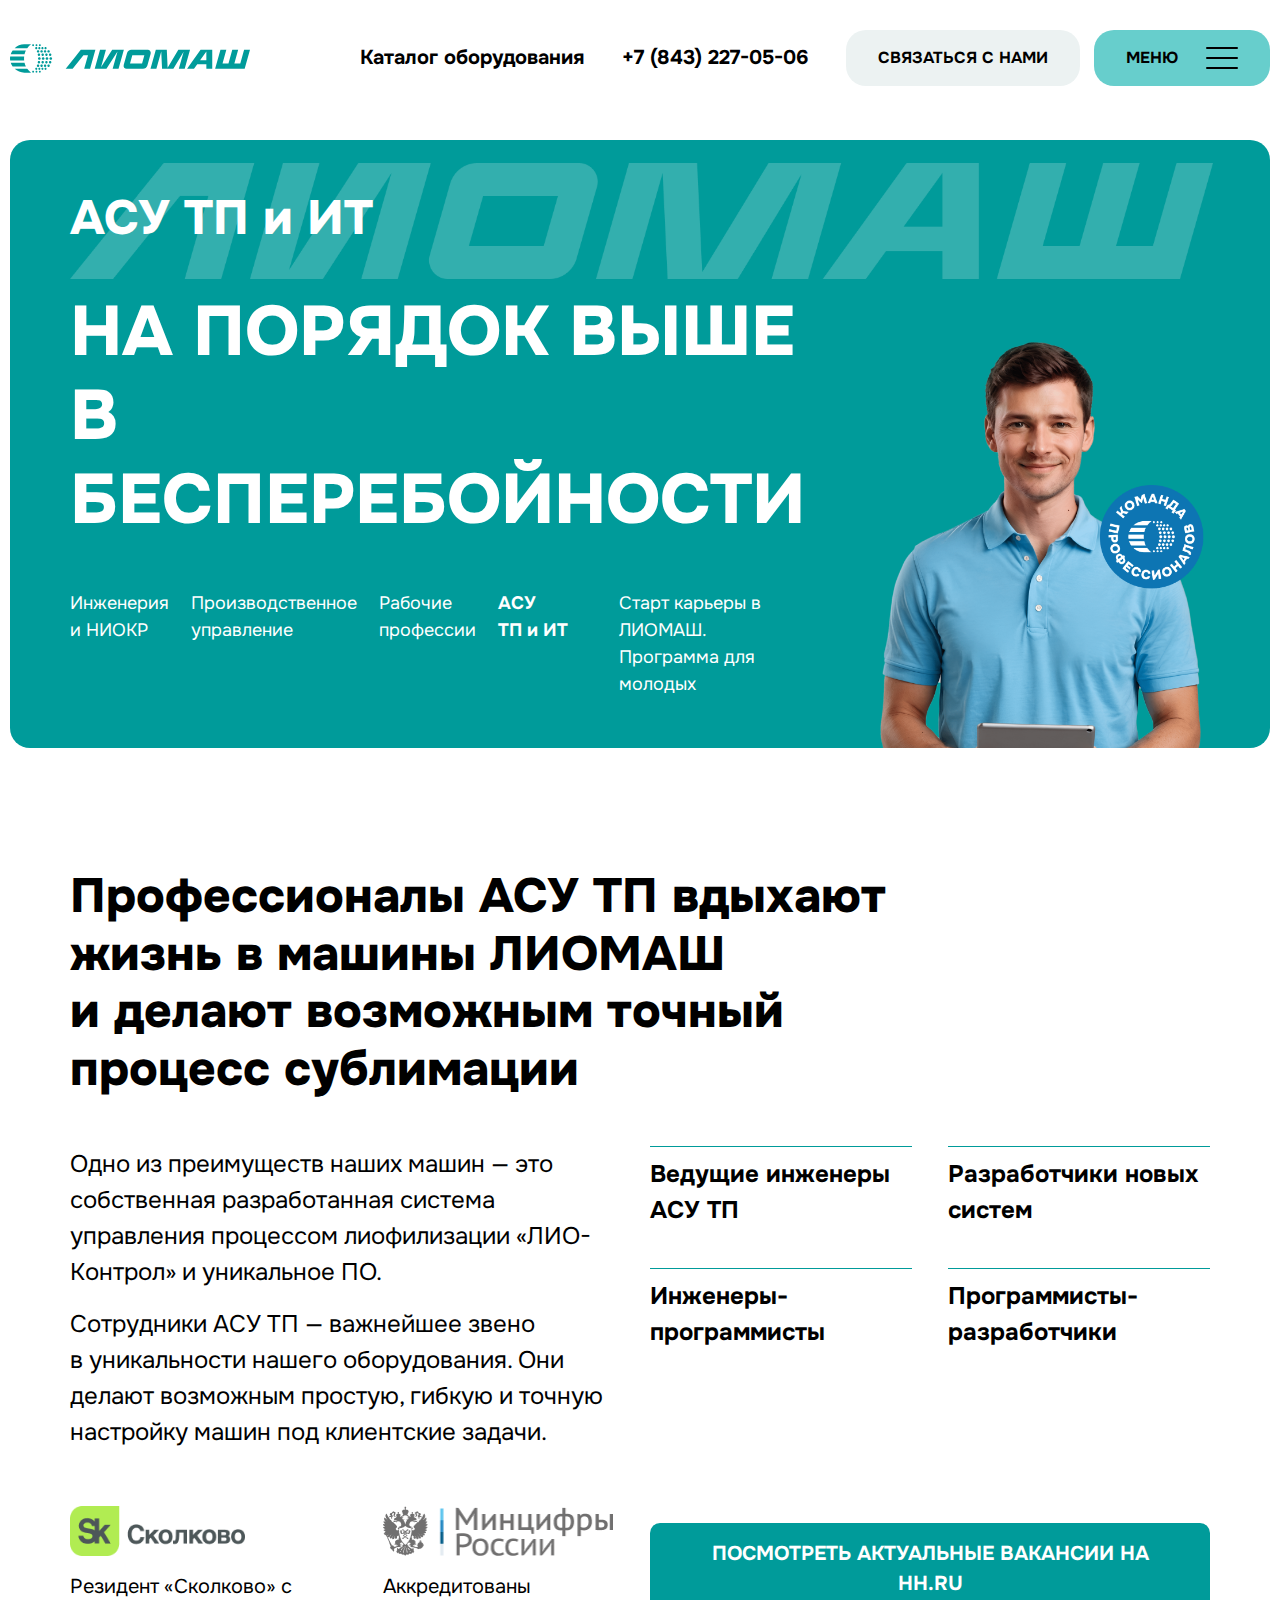
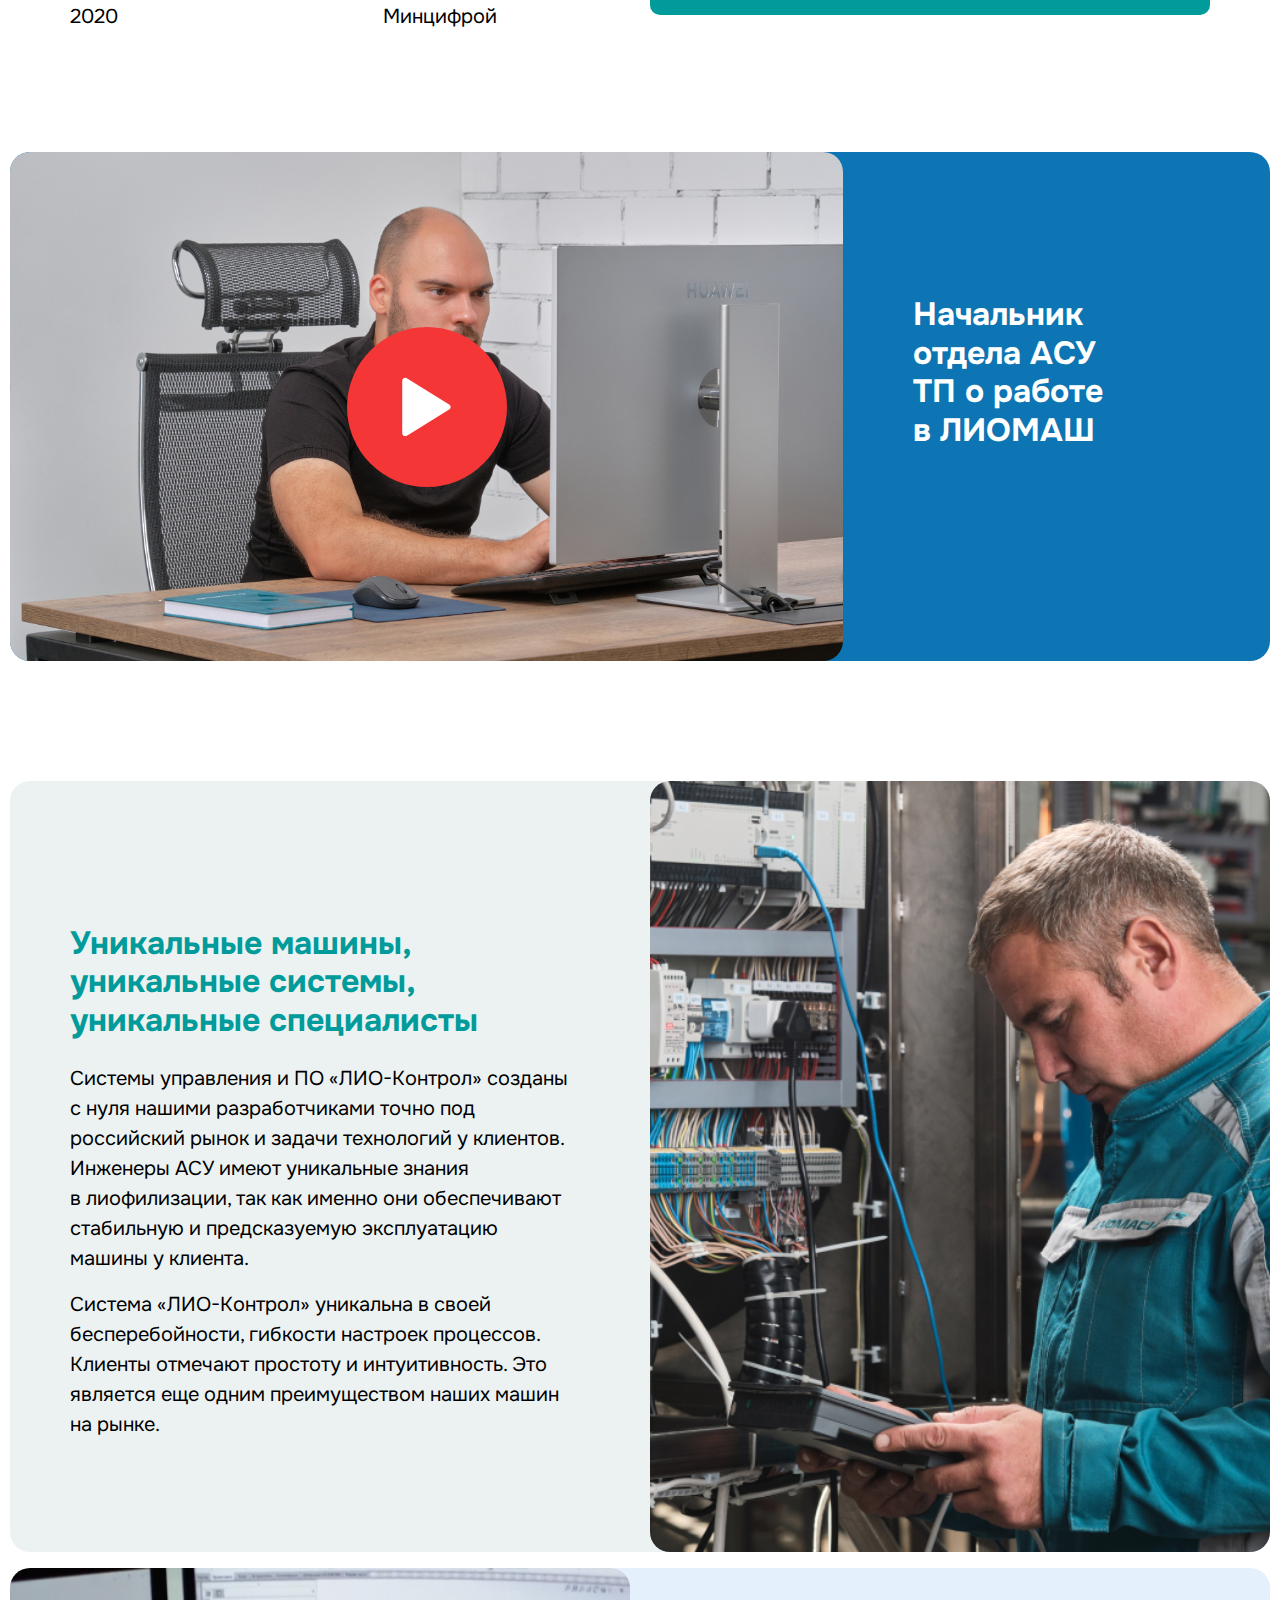
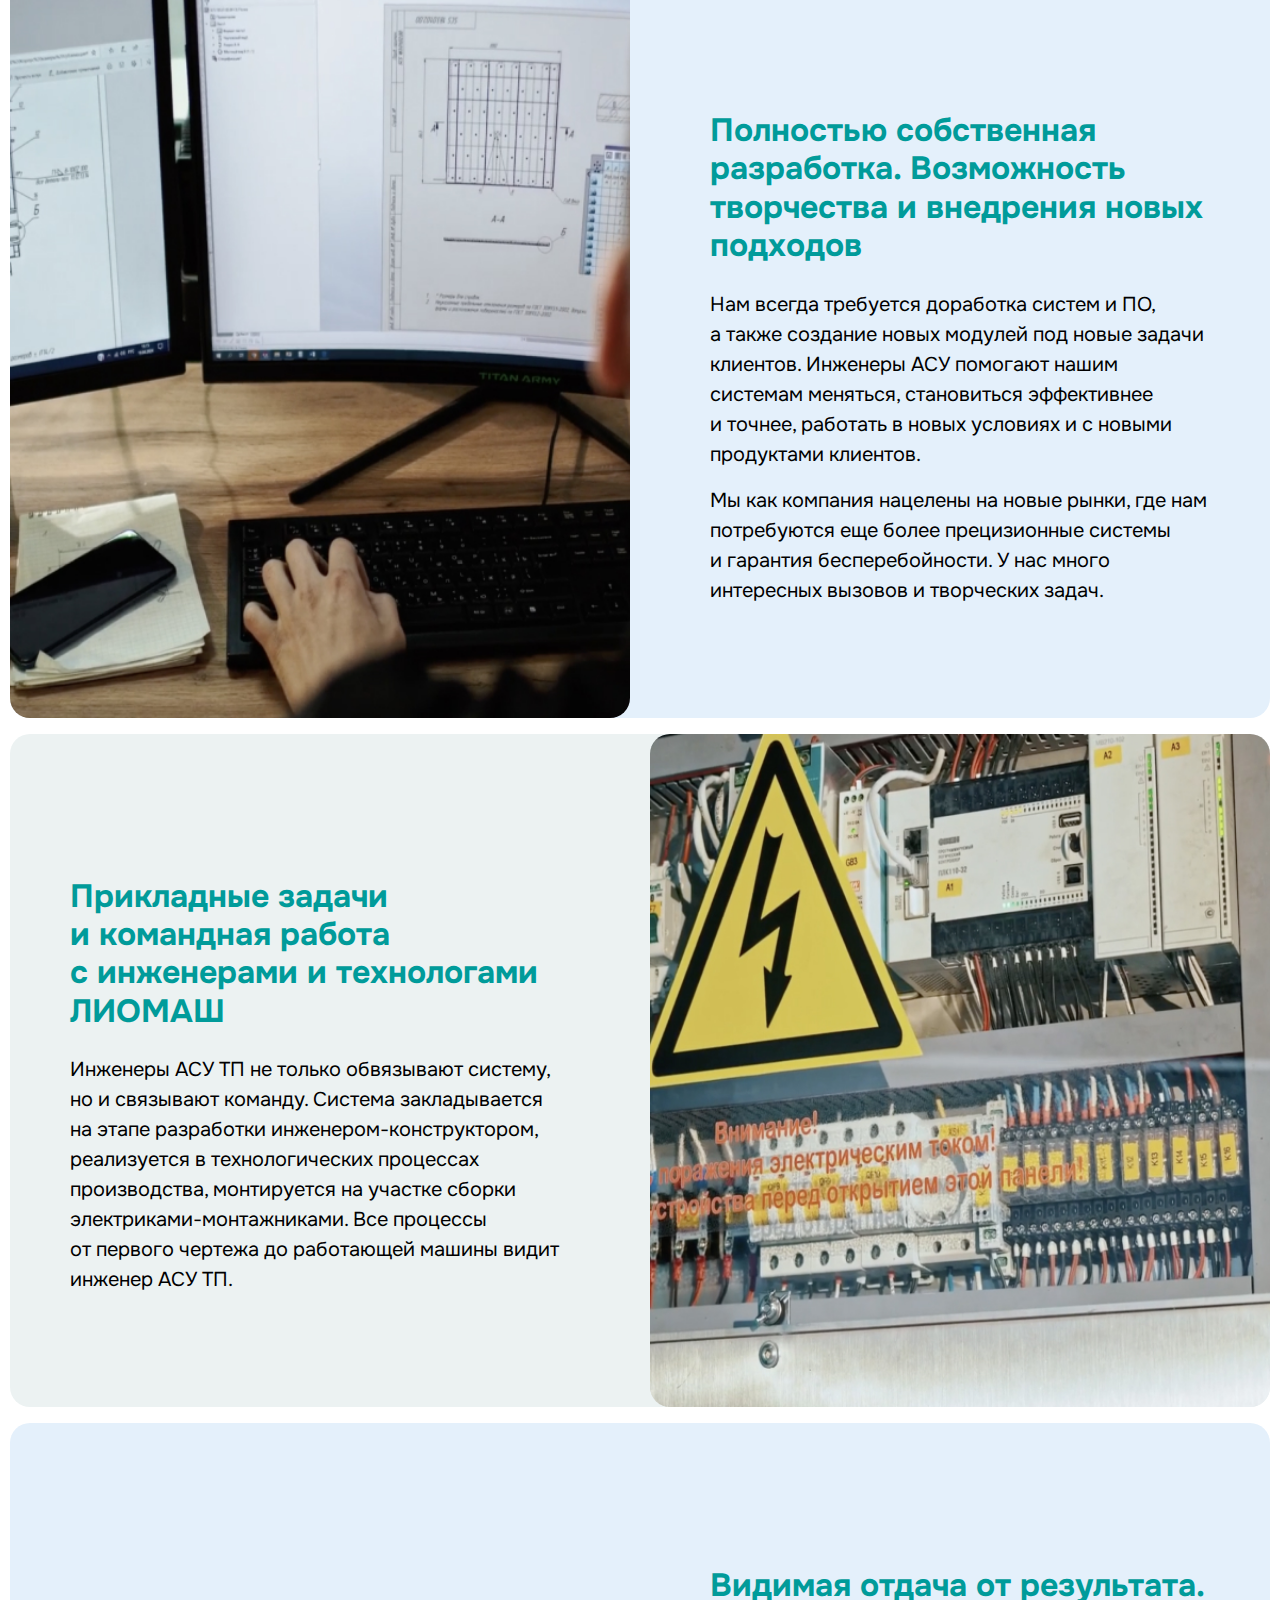
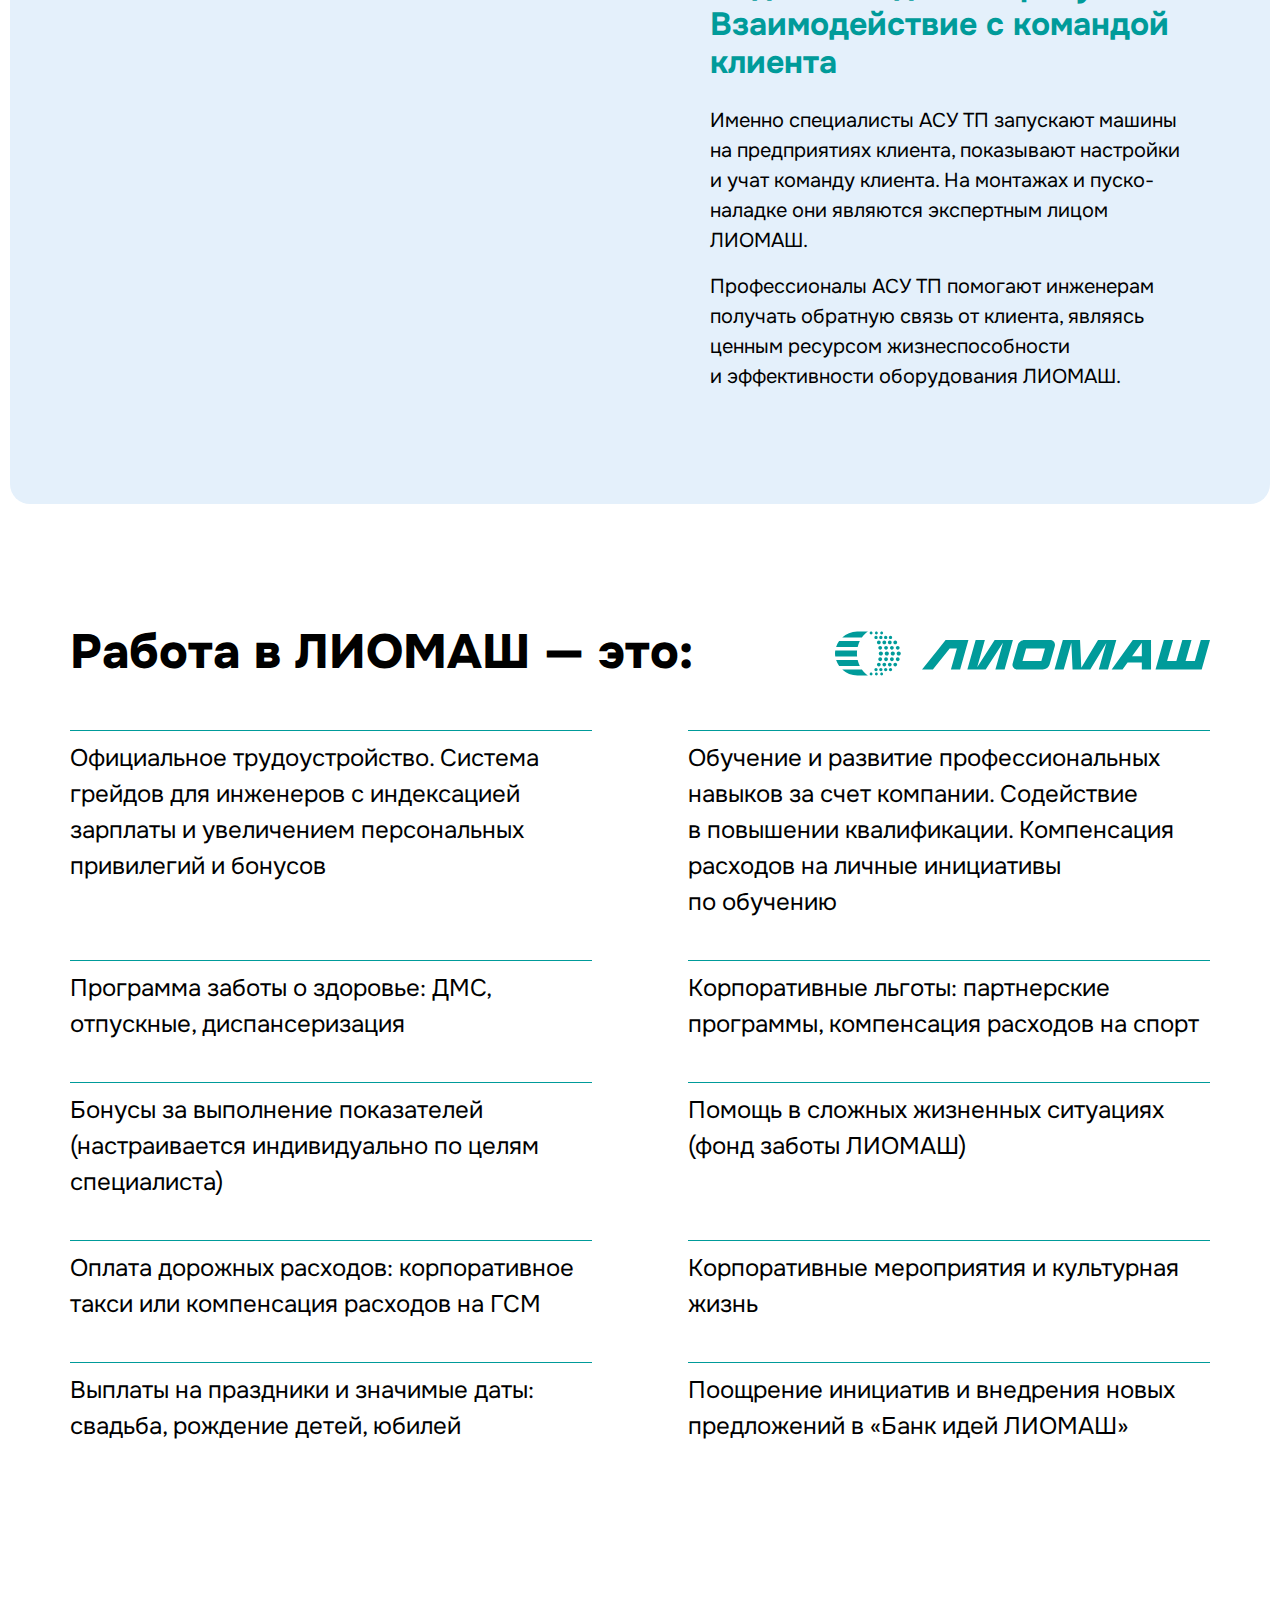
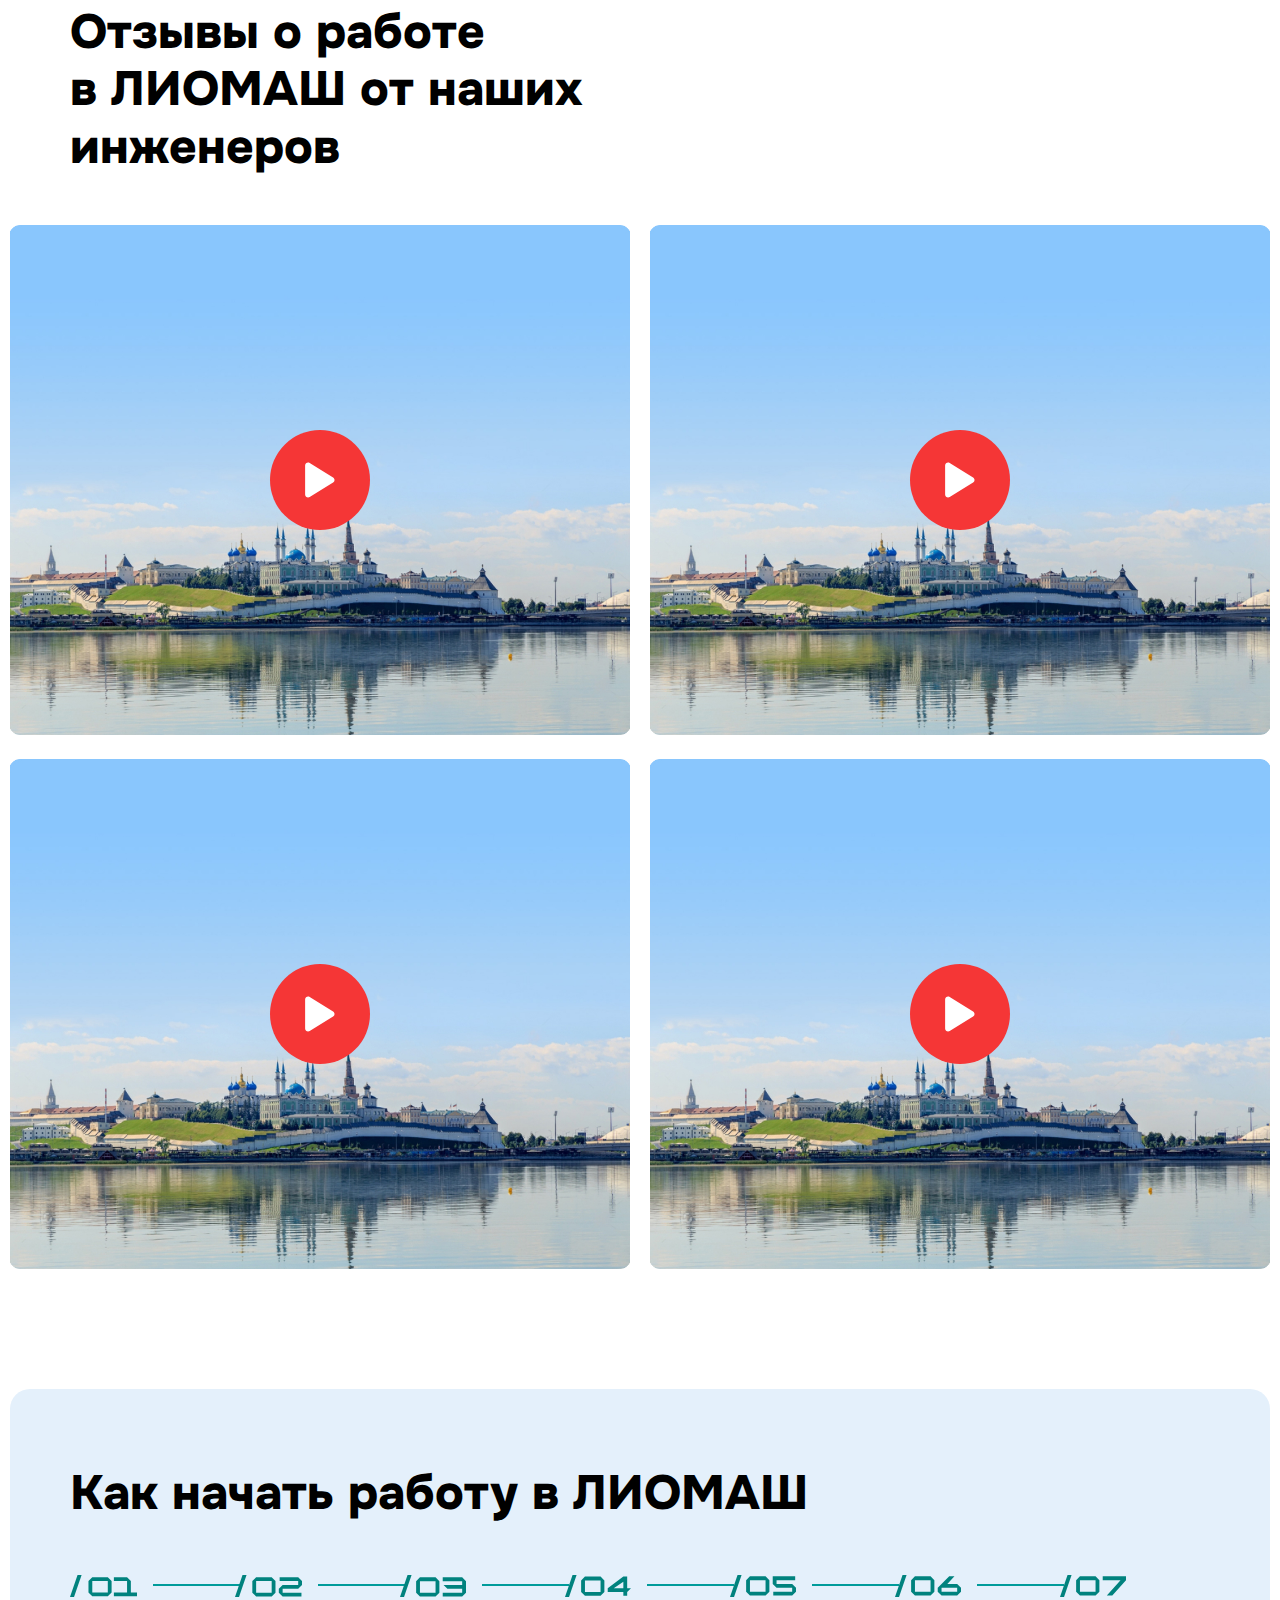
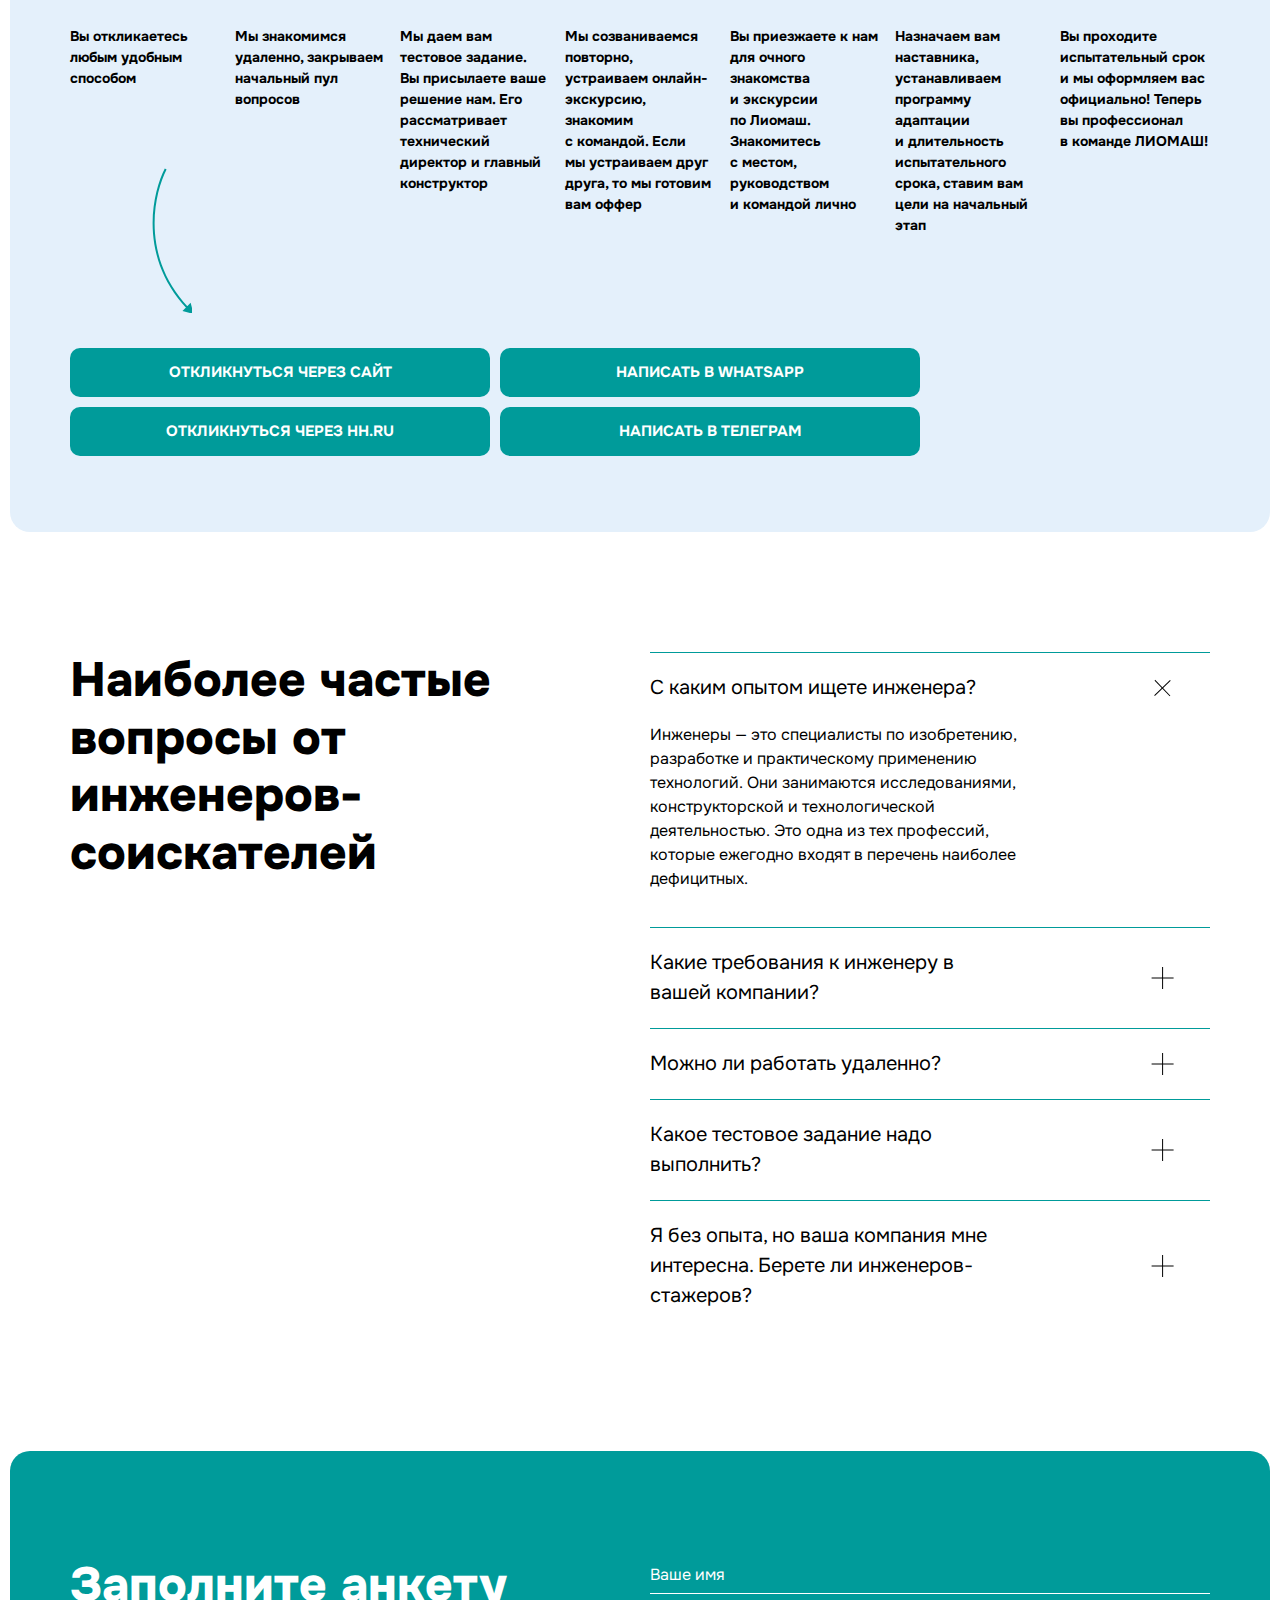
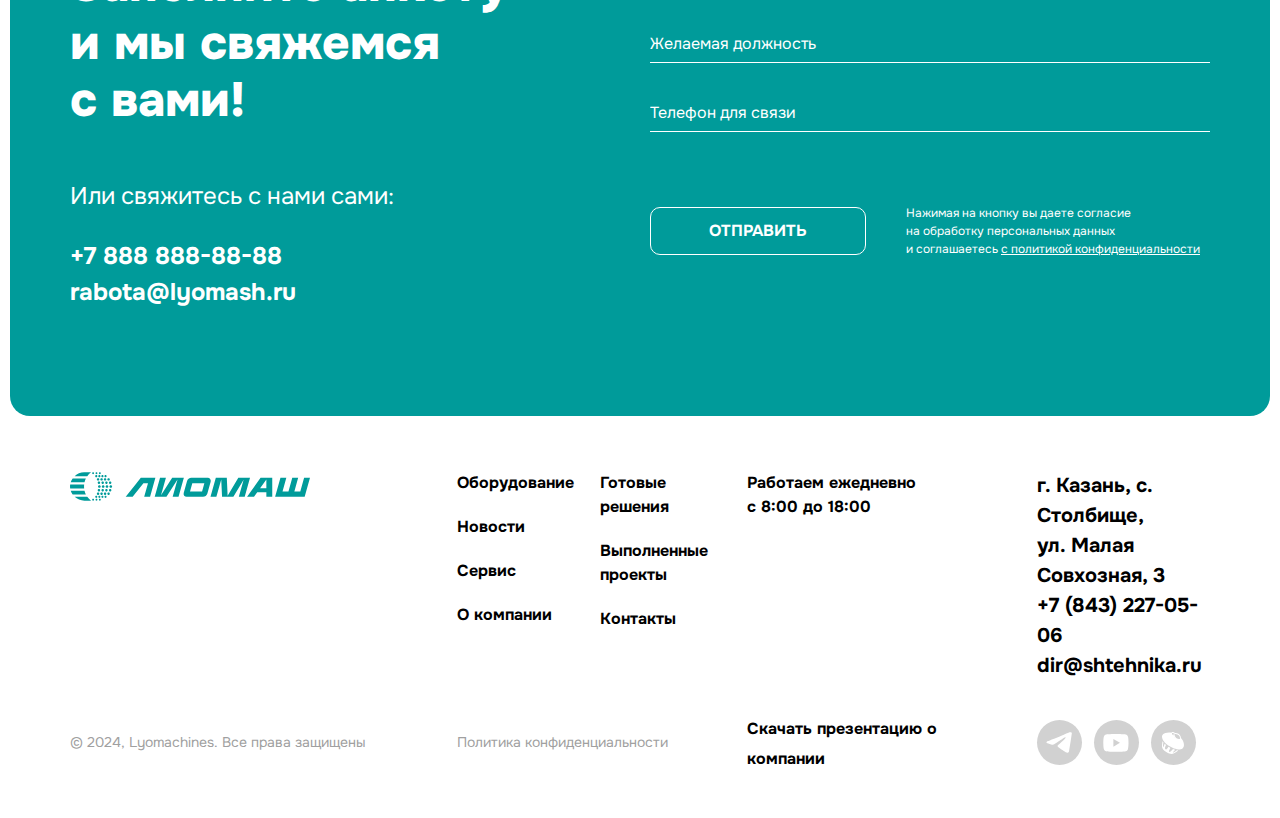
==== asu.html @ 0f443fe7 "markup1" ====
<!DOCTYPE html>
<html>

<head>

	<meta charset="utf-8">
	<!-- <base href="/"> -->

	<title>ЛИОМАШ - АСУ ТП и ТП</title>
	<meta name="description" content="">

	<meta name="viewport"
		content="width=device-width, initial-scale=1.0, minimum-scale=1.0, maximum-scale=1.0, user-scalable=no">

	<link rel="icon" href="images/favicon.png">

	<link rel="stylesheet" href="libs/bootstrap/css/bootstrap-reboot.min.css">
	<link rel="stylesheet" href="libs/bootstrap/css/bootstrap-grid.min.css">
	<link rel="stylesheet" href="libs/fancybox/fancybox.min.css">
	<link rel="stylesheet" href="libs/swiper/swiper-bundle.min.css">

	<link rel="stylesheet" href="css/main.css">
	<link rel="stylesheet" href="css/media.css">

	<script src="libs/jquery/jquery-3.6.0.min.js" defer></script>
	<script src="libs/fancybox/fancybox.umd.js" defer></script>
	<script src="libs/swiper/swiper-bundle.min.js" defer></script>

	<script src="js/common.js" defer></script>

</head>

<body>

	<div class="app">
		<header>
			<div class="container-fluid relative">
				<div class="row">
					<div class="col-12">
						<div class="d-flex align-items-center justify-content-between">
							<a href="#" class="logo">
								<img src="images/logo.svg" alt="">
							</a>
							<div class="d-flex align-items-center justify-content-end">
								<div class="header_items d-none d-xl-flex align-items-center">
									<nav>
										<ul class="d-flex align-items-center">
											<li><a href="#">Каталог оборудования</a></li>
											<li><a href="#">+7 (843) 227-05-06</a></li>
										</ul>
									</nav>
									<a href="#" class="btn gray_btn">Связаться с нами</a>
								</div>
								<div class="btn menu_button d-flex align-items-center">
									<span class="d-none d-xl-inline">Меню</span>
									<div class="menu_button_toggle">
										<span></span>
									</div>
								</div>
							</div>
						</div>
					</div>
				</div>
				<aside>
					<div class="container-fluid">
						<div class="row">
							<div class="col-12">
								<div class="aside_wrap">
									<ul>
										<li><a href="#">Главная</a></li>
										<li><a href="#">Производственное управление</a></li>
										<li><a href="#">Инженерия и ниокр</a></li>
										<li><a href="#">Рабочие профессии</a></li>
										<li><a href="#">Асу тп и ит</a></li>
										<li><a href="#">Старт карьеры для молодых</a></li>
										<li><a href="#">Контакты</a></li>
									</ul>
									<div>
										<a href="" class="md_text">+7 (843) 227-05-06</a>
										<div class="regular_text">
											<a href="mailto:dir@shtehnika.ru">dir@shtehnika.ru</a>
											<div class="mt-2">
												Респ. Татарстан, село Столбищи <br>
												(г. Казань), ул. Малая Совхозная, 3
											</div>
										</div>
									</div>
								</div>
							</div>
						</div>
					</div>
				</aside>
			</div>

		</header>



		<main>
			<div class="promo_widget container-fluid">
				<div class="row">
					<div class="col-12">
						<div class="promo_widget_wrapper ">
							<div class="row h-100 grid_widget promo_widget_wrapper_padding relative">
								<div class="layer_before"></div>
								<div class="col-lg-8 col-7 white_text d-flex flex-column justify-content-between ">
									<h1 class="two order-1 order-lg-0 mb-3 mb-lg-0">АСУ ТП и ИТ</h1>
									<div>
										<div class="mb-5 order-0 order-lg-1">
											<h2 class="one uppercase">НА ПОРЯДОК ВЫШЕ в бесперебойности</h2>
										</div>
										<div class="promo_widget_nav d-lg-flex d-none sm_text">
											<a href="#">Инженерия <br> и НИОКР</a>
											<a href="#">Производственное <br> управление</a>
											<a href="#">Рабочие <br> профессии</a>
											<a href="#" class="current">АСУ ТП и ИТ</a>
											<a href="#">Старт карьеры в ЛИОМАШ. <br>
												Программа для молодых</a>
										</div>
									</div>
								</div>
								<div class="col-lg-4 col-5 relative">
									<div class="promo_widget_image">
										<img src="images/asu.png" loading="lazy" alt="">
									</div>
								</div>
							</div>
						</div>
					</div>
				</div>
			</div>
			<section class="container-fluid">
				<div>
					<div class="row grid_widget">
						<div class="col-lg-9">
							<h2 class="mb-lg-5 mb-3">Профессионалы АСУ ТП вдыхают жизнь в машины ЛИОМАШ и делают возможным точный процесс сублимации</h2>
						</div>
					</div>
					<div class="row grid_widget">
						<div class="col-lg-6">
							<div class="lg_text">
								<p>Одно из преимуществ наших машин — это собственная разработанная система управления процессом лиофилизации «ЛИО-Контрол» и уникальное ПО. </p>
								<p>Сотрудники АСУ ТП — важнейшее звено в уникальности нашего оборудования. Они делают возможным простую, гибкую и точную настройку машин под клиентские задачи.</p>
							</div>
						</div>
						<div class="col-lg-6">
							<div class="grid_widget_two">
								<div class="line_item lg_text bold_text">
									Ведущие инженеры АСУ ТП
								</div>
								<div class="line_item lg_text bold_text">
									Разработчики новых систем
								</div>
								<div class="line_item lg_text bold_text">
									Инженеры-программисты
								</div>
								<div class="line_item lg_text bold_text">
									Программисты-разработчики
								</div>
							</div>
						</div>
					</div>
					<div class="row gy-4 align-items-center grid_widget mt-3">
						<div class="col-lg-6">
							<div class="d-flex flex-lg-row flex-column align-items-lg-center align-items-start partners_widget">
								<div>
									<img src="images/sk.png" loading="lazy" alt="">
									<div class="md_text mt-3">Резидент «Сколково» с 2020</div>
								</div>
								<div class="mt-lg-0 mt-4">
									<img src="images/mc.png" loading="lazy" alt="">
									<div class="md_text mt-3">Аккредитованы Минцифрой</div>
								</div>
							</div>
						</div>
						<div class="col-lg-6">
							<a href="#" class="btn d-flex justify-content-center">посмотреть актуальные вакансии на hh.ru</a>
						</div>
					</div>
				</div>
			</section>
			<section class="section_np">
				<div class="container-fluid">
					<div class="row">
						<div class="col-lg-12">
							<div class="section_video_widget bg_blue section_wrapper_radius">
								<div class="row">
									<div class="col-lg-8 relative order-1 order-lg-0">
										<div class="section_video_widget_item">
											<img src="images/video_bg.jpg" loading="lazy" alt="">
										</div>
										<a href="#" class="play_btn d-flex justify-content-center align-items-center"
											data-fancybox="gallery">
											<svg width="49" height="60" viewBox="0 0 49 60" fill="none" xmlns="http://www.w3.org/2000/svg">
												<path fill-rule="evenodd" clip-rule="evenodd"
													d="M4.80582 58.8321C2.80725 60.0695 0.226562 58.632 0.226562 56.2814V3.81642C0.226562 1.46593 2.80697 0.0284424 4.80555 1.26557L47.179 27.495C49.0736 28.6678 49.0737 31.4236 47.1793 32.5965L4.80582 58.8321Z"
													fill="white" />
											</svg>
										</a>
									</div>
									<div
										class="col-lg-4 order-0 order-lg-1 white_text video_padding d-flex flex-column justify-content-between">
										<div class="section_text section_with_image grid_widget  mb-lg-0 mb-4">
											<h3 class="mb-4">Начальник отдела АСУ ТП о работе в ЛИОМАШ</h3>
										</div>
										<div class="justify-content-end d-none d-xxl-flex">
											<svg width="176" height="117" viewBox="0 0 176 117" fill="none"
												xmlns="http://www.w3.org/2000/svg">
												<path
													d="M96.6035 0.0371094C94.488 0.0371094 92.7539 1.76942 92.7539 3.88284C92.7539 5.99625 94.488 7.72856 96.6035 7.72856C98.7191 7.72856 100.453 5.99625 100.453 3.88284C100.453 1.76942 98.7537 0.0371094 96.6035 0.0371094Z"
													fill="white" />
												<path
													d="M110.615 7.72856C112.731 7.72856 114.465 5.99625 114.465 3.88284C114.465 1.76942 112.731 0.0371094 110.615 0.0371094C108.5 0.0371094 106.766 1.76942 106.766 3.88284C106.766 5.99625 108.5 7.72856 110.615 7.72856Z"
													fill="white" />
												<path
													d="M124.623 7.72856C126.739 7.72856 128.473 5.99625 128.473 3.88284C128.473 1.76942 126.739 0.0371094 124.623 0.0371094C122.507 0.0371094 120.773 1.76942 120.773 3.88284C120.773 5.99625 122.507 7.72856 124.623 7.72856Z"
													fill="white" />
												<path
													d="M109.679 20.1288C112.072 20.1288 114.014 18.1886 114.014 15.7634C114.014 13.3728 112.072 11.4326 109.679 11.4326C107.286 11.4326 105.344 13.4074 105.344 15.798C105.344 18.1886 107.286 20.1288 109.679 20.1288Z"
													fill="white" />
												<path
													d="M122.511 20.1288C124.904 20.1288 126.881 18.1886 126.881 15.7634C126.881 13.3728 124.939 11.4326 122.511 11.4326C120.118 11.4326 118.176 13.3728 118.176 15.7634C118.176 18.1886 120.118 20.1288 122.511 20.1288Z"
													fill="white" />
												<path
													d="M135.375 20.1288C137.768 20.1288 139.71 18.1886 139.71 15.7634C139.71 13.3728 137.768 11.4326 135.375 11.4326C132.982 11.4326 131.04 13.3728 131.04 15.7634C131.005 18.1886 132.947 20.1288 135.375 20.1288Z"
													fill="white" />
												<path
													d="M148.21 20.1288C150.603 20.1288 152.545 18.1886 152.545 15.7634C152.545 13.3728 150.603 11.4326 148.21 11.4326C145.817 11.4326 143.84 13.3728 143.84 15.7634C143.84 18.1886 145.817 20.1288 148.21 20.1288Z"
													fill="white" />
												<path
													d="M112.137 29.0671C112.137 31.8735 114.426 34.1255 117.2 34.1255C119.975 34.1255 122.264 31.8388 122.264 29.0671C122.264 26.2608 119.975 24.0088 117.2 24.0088C114.426 24.0088 112.137 26.2608 112.137 29.0671Z"
													fill="white" />
												<path
													d="M136.799 29.0666C136.799 26.2603 134.51 24.0083 131.735 24.0083C128.926 24.0083 126.672 26.295 126.672 29.0666C126.672 31.873 128.961 34.125 131.735 34.125C134.544 34.1596 136.799 31.873 136.799 29.0666Z"
													fill="white" />
												<path
													d="M146.263 34.1621C149.072 34.1621 151.326 31.8754 151.326 29.1038C151.326 26.2974 149.038 24.0454 146.263 24.0454C143.454 24.0454 141.2 26.3321 141.2 29.1038C141.165 31.8754 143.454 34.1621 146.263 34.1621Z"
													fill="white" />
												<path
													d="M160.798 34.1621C163.607 34.1621 165.862 31.8754 165.862 29.1038C165.862 26.2974 163.573 24.0454 160.798 24.0454C157.989 24.0454 155.735 26.3321 155.735 29.1038C155.7 31.8754 157.989 34.1621 160.798 34.1621Z"
													fill="white" />
												<path
													d="M120.774 48.3999C123.584 48.3999 125.838 46.1132 125.838 43.3415C125.838 40.5699 123.549 38.2832 120.774 38.2832C117.965 38.2832 115.711 40.5699 115.711 43.3415C115.711 46.1132 117.965 48.3999 120.774 48.3999Z"
													fill="white" />
												<path
													d="M131.25 43.3419C131.25 46.1483 133.539 48.4003 136.313 48.4003C139.123 48.4003 141.377 46.1136 141.377 43.3419C141.377 40.5702 139.088 38.2836 136.313 38.2836C133.539 38.2489 131.25 40.5356 131.25 43.3419Z"
													fill="white" />
												<path
													d="M146.785 43.3419C146.785 46.1483 149.074 48.4003 151.849 48.4003C154.658 48.4003 156.912 46.1136 156.912 43.3419C156.912 40.5702 154.623 38.2836 151.849 38.2836C149.074 38.2489 146.785 40.5356 146.785 43.3419Z"
													fill="white" />
												<path
													d="M162.359 43.3419C162.359 46.1483 164.648 48.4003 167.423 48.4003C170.232 48.4003 172.486 46.1136 172.486 43.3419C172.486 40.5702 170.197 38.2836 167.423 38.2836C164.614 38.2489 162.359 40.5356 162.359 43.3419Z"
													fill="white" />
												<path
													d="M96.6035 117C98.7296 117 100.453 115.278 100.453 113.154C100.453 111.03 98.7296 109.309 96.6035 109.309C94.4774 109.309 92.7539 111.03 92.7539 113.154C92.7539 115.278 94.4774 117 96.6035 117Z"
													fill="white" />
												<path
													d="M110.615 117C112.741 117 114.465 115.278 114.465 113.154C114.465 111.03 112.741 109.309 110.615 109.309C108.489 109.309 106.766 111.03 106.766 113.154C106.766 115.278 108.489 117 110.615 117Z"
													fill="white" />
												<path
													d="M124.623 117C126.749 117 128.473 115.278 128.473 113.154C128.473 111.03 126.749 109.309 124.623 109.309C122.497 109.309 120.773 111.03 120.773 113.154C120.773 115.278 122.497 117 124.623 117Z"
													fill="white" />
												<path
													d="M109.679 105.566C112.073 105.566 114.014 103.627 114.014 101.235C114.014 98.8433 112.073 96.9043 109.679 96.9043C107.285 96.9043 105.344 98.8433 105.344 101.235C105.344 103.627 107.285 105.566 109.679 105.566Z"
													fill="white" />
												<path
													d="M126.881 101.236C126.881 98.845 124.939 96.8701 122.511 96.8701C120.118 96.8701 118.176 98.8103 118.176 101.236C118.176 103.661 120.118 105.601 122.511 105.601C124.939 105.566 126.881 103.626 126.881 101.236Z"
													fill="white" />
												<path
													d="M135.378 105.566C137.772 105.566 139.713 103.627 139.713 101.235C139.713 98.8433 137.772 96.9043 135.378 96.9043C132.984 96.9043 131.043 98.8433 131.043 101.235C131.043 103.627 132.984 105.566 135.378 105.566Z"
													fill="white" />
												<path
													d="M148.21 96.8701C145.817 96.8701 143.84 98.8103 143.84 101.236C143.84 103.661 145.782 105.601 148.21 105.601C150.603 105.601 152.545 103.661 152.545 101.236C152.545 98.8103 150.603 96.8701 148.21 96.8701Z"
													fill="white" />
												<path
													d="M117.2 92.9907C119.997 92.9907 122.264 90.726 122.264 87.9324C122.264 85.1387 119.997 82.874 117.2 82.874C114.404 82.874 112.137 85.1387 112.137 87.9324C112.137 90.726 114.404 92.9907 117.2 92.9907Z"
													fill="white" />
												<path
													d="M131.735 92.9907C134.532 92.9907 136.799 90.726 136.799 87.9324C136.799 85.1387 134.532 82.874 131.735 82.874C128.939 82.874 126.672 85.1387 126.672 87.9324C126.672 90.726 128.939 92.9907 131.735 92.9907Z"
													fill="white" />
												<path
													d="M146.267 92.9907C149.063 92.9907 151.33 90.726 151.33 87.9324C151.33 85.1387 149.063 82.874 146.267 82.874C143.47 82.874 141.203 85.1387 141.203 87.9324C141.203 90.726 143.47 92.9907 146.267 92.9907Z"
													fill="white" />
												<path
													d="M160.798 92.9907C163.594 92.9907 165.861 90.726 165.861 87.9324C165.861 85.1387 163.594 82.874 160.798 82.874C158.001 82.874 155.734 85.1387 155.734 87.9324C155.734 90.726 158.001 92.9907 160.798 92.9907Z"
													fill="white" />
												<path
													d="M115.711 73.6921C115.711 76.4985 118 78.7505 120.774 78.7505C123.584 78.7505 125.838 76.4638 125.838 73.6921C125.838 70.8858 123.549 68.6338 120.774 68.6338C117.965 68.6338 115.711 70.8858 115.711 73.6921Z"
													fill="white" />
												<path
													d="M136.313 78.7505C139.11 78.7505 141.377 76.4858 141.377 73.6921C141.377 70.8985 139.11 68.6338 136.313 68.6338C133.517 68.6338 131.25 70.8985 131.25 73.6921C131.25 76.4858 133.517 78.7505 136.313 78.7505Z"
													fill="white" />
												<path
													d="M151.884 78.7505C154.68 78.7505 156.947 76.4858 156.947 73.6921C156.947 70.8985 154.68 68.6338 151.884 68.6338C149.087 68.6338 146.82 70.8985 146.82 73.6921C146.82 76.4858 149.087 78.7505 151.884 78.7505Z"
													fill="white" />
												<path
													d="M167.423 78.7505C170.219 78.7505 172.486 76.4858 172.486 73.6921C172.486 70.8985 170.219 68.6338 167.423 68.6338C164.626 68.6338 162.359 70.8985 162.359 73.6921C162.359 76.4858 164.626 78.7505 167.423 78.7505Z"
													fill="white" />
												<path
													d="M128.059 58.4833C128.059 55.4345 125.597 52.9399 122.51 52.9399C119.458 52.9399 116.961 55.3998 116.961 58.4833C116.961 61.5668 119.423 64.0267 122.51 64.0267C125.597 64.0267 128.059 61.5668 128.059 58.4833Z"
													fill="white" />
												<path
													d="M138.361 52.9746C135.31 52.9746 132.812 55.4345 132.812 58.518C132.812 61.6015 135.275 64.0614 138.361 64.0614C141.413 64.0614 143.91 61.6015 143.91 58.518C143.91 55.4345 141.413 52.9746 138.361 52.9746Z"
													fill="white" />
												<path
													d="M148.66 58.4833C148.66 61.5322 151.123 64.0267 154.209 64.0267C157.261 64.0267 159.758 61.5668 159.758 58.4833C159.758 55.3998 157.296 52.9399 154.209 52.9399C151.157 52.9746 148.66 55.4345 148.66 58.4833Z"
													fill="white" />
												<path
													d="M170.057 52.9746C167.005 52.9746 164.508 55.4345 164.508 58.518C164.508 61.6015 166.97 64.0614 170.057 64.0614C173.109 64.0614 175.606 61.6015 175.606 58.518C175.606 55.4345 173.109 52.9746 170.057 52.9746Z"
													fill="white" />
												<path
													d="M59.4266 0.0346462C44.1322 0.311816 30.2598 6.27096 19.8555 15.9026H72.1199C76.5591 9.59699 81.9693 4.19219 88.0732 0.0346462L88.1079 0C79.9925 0 70.4205 0 60.467 0C60.1202 0 59.7734 0.0346462 59.4266 0.0346462Z"
													fill="white" />
												<path
													d="M66.5356 25.293H11.566C8.16727 30.1088 5.42747 35.4443 3.55469 41.1609H60.8825C62.2004 35.5829 64.1079 30.2474 66.5356 25.293Z"
													fill="white" />
												<path
													d="M58.9391 58.4828C58.9391 55.815 59.1125 53.1473 59.3553 50.5488H1.33377C0.917599 53.1473 0.674831 55.815 0.605469 58.4828C0.674831 61.1852 0.917599 63.853 1.33377 66.4514H59.3553C59.1125 63.853 58.9391 61.1852 58.9391 58.4828Z"
													fill="white" />
												<path
													d="M60.9172 75.8394H3.55469C5.42747 81.556 8.16727 86.8915 11.6007 91.7073H66.5702C64.1079 86.7876 62.2004 81.452 60.9172 75.8394Z"
													fill="white" />
												<path
													d="M72.1199 101.098H19.8555C30.5372 110.937 44.7912 116.966 60.467 116.966C70.4205 116.966 79.9578 116.966 88.1079 116.966C81.9693 112.808 76.5938 107.403 72.1199 101.098Z"
													fill="white" />
											</svg>
										</div>
									</div>
								</div>
							</div>
						</div>
					</div>
				</div>
			</section>
			<section class="section_np">
				<div class="container-fluid">
					<div class="row">
						<div class="col-lg-12">
							<div class="section_video_widget light_accent_bg section_wrapper_radius">
								<div class="row ">
									<div class="col-xxl-5 col-lg-6 d-flex flex-column justify-content-between">
										<div class="section_text section_with_image grid_widget  mb-lg-0 mb-4">
											<h3 class="mb-4 accent_text">Уникальные машины, уникальные системы, уникальные специалисты</h3>
											<p>Системы управления и ПО «ЛИО-Контрол» созданы с нуля нашими разработчиками точно под российский рынок и задачи технологий у клиентов. Инженеры АСУ имеют уникальные знания в лиофилизации, так как именно они обеспечивают стабильную и предсказуемую эксплуатацию машины у клиента.</p>
											<p>Система «ЛИО-Контрол» уникальна в своей бесперебойности, гибкости настроек процессов. Клиенты отмечают простоту и интуитивность. Это является еще одним преимуществом наших машин на рынке.</p>
										</div>
									</div>
									<div class="col-xxl-7 col-lg-6 relative">
										<div class="section_video_widget_item">
											<img src="images/s11.jpg" loading="lazy" alt="">
										</div>
									</div>
								</div>
							</div>
						</div>
					</div>
				</div>
			</section>
			<section class="mt-3 pt-0">
				<div class="container-fluid">
					<div class="row">
						<div class="col-lg-12">
							<div class="section_video_widget light_blue_bg section_wrapper_radius">
								<div class="row ">
									<div class="col-xxl-7 order-1 order-lg-0 col-lg-6 relative">
										<div class="section_video_widget_item">
											<img src="images/s12.jpg" loading="lazy" alt="">
										</div>
									</div>
									<div class="col-xxl-5 order-0 order-lg-1 col-lg-6 d-flex flex-column justify-content-between">
										<div class="section_text section_with_image grid_widget  mb-lg-0 mb-4">
											<h3 class="mb-4 accent_text">Полностью собственная разработка. Возможность творчества и внедрения
												новых подходов</h3>
											<p>Нам всегда требуется доработка систем и ПО, а также создание новых модулей под новые задачи клиентов. Инженеры АСУ помогают нашим системам меняться, становиться эффективнее и точнее, работать в новых условиях и с новыми продуктами клиентов.</p>
											<p>
												Мы как компания нацелены на новые рынки, где нам потребуются еще более прецизионные системы и гарантия бесперебойности. У нас много интересных вызовов и творческих задач.</p>
										</div>
									</div>
								</div>
							</div>
						</div>
					</div>
				</div>
			</section>
			<section class="mt-3 pt-0">
				<div class="container-fluid">
					<div class="row">
						<div class="col-lg-12">
							<div class="section_video_widget light_accent_bg section_wrapper_radius">
								<div class="row ">
									<div class="col-xxl-5 col-lg-6 d-flex flex-column justify-content-between">
										<div class="section_text section_with_image grid_widget  mb-lg-0 mb-4">
											<h3 class="mb-4 accent_text">Прикладные задачи и командная работа с инженерами и технологами ЛИОМАШ</h3>
											<p>Инженеры АСУ ТП не только обвязывают систему, но и связывают команду. Система закладывается на этапе разработки инженером-конструктором, реализуется в технологических процессах производства, монтируется на участке сборки электриками-монтажниками. Все процессы от первого чертежа до работающей машины видит инженер АСУ ТП.</p>
										</div>
									</div>
									<div class="col-xxl-7 col-lg-6 relative">
										<div class="section_video_widget_item">
											<img src="images/s13.jpg" loading="lazy" alt="">
										</div>
									</div>
								</div>
							</div>
						</div>
					</div>
				</div>
			</section>
			<section class="mt-3 pt-0">
				<div class="container-fluid">
					<div class="row">
						<div class="col-lg-12">
							<div class="section_video_widget light_blue_bg section_wrapper_radius">
								<div class="row ">
									<div class="col-xxl-7 order-1 order-lg-0 col-lg-6 relative">
										<div class="section_video_widget_item">
											<img src="images/s14.jpg" loading="lazy" alt="">
										</div>
									</div>
									<div class="col-xxl-5 order-0 order-lg-1 col-lg-6 d-flex flex-column justify-content-between">
										<div class="section_text section_with_image grid_widget  mb-lg-0 mb-4">
											<h3 class="mb-4 accent_text">Видимая отдача от результата. Взаимодействие с командой клиента</h3>
											<p>Именно специалисты АСУ ТП запускают машины на предприятиях клиента, показывают настройки и учат команду клиента. На монтажах и пуско-наладке они являются экспертным лицом ЛИОМАШ.</p>
											<p>Профессионалы АСУ ТП помогают инженерам получать обратную связь от клиента, являясь ценным ресурсом жизнеспособности и эффективности оборудования ЛИОМАШ.</p>
										</div>
									</div>
								</div>
							</div>
						</div>
					</div>
				</div>
			</section>
			<section class="container-fluid">
				<div class="container-fluid grid_widget">
					<div class="row">
						<div class="col-12">
							<div class="d-flex align-items-center justify-content-between mb-lg-5 mb-3">
								<h2 class="mb-0">Работа в ЛИОМАШ — это:</h2>
								<img src="images/logo.svg" class="d-none d-lg-block" alt="">
							</div>
						</div>
					</div>
					<div class="row">
						<div class="col-12">
							<div class="grid_widget_two grid_widget_full">
								<div class="line_item lg_text">
									Официальное трудоустройство. Система грейдов для инженеров с индексацией зарплаты и увеличением
									персональных привилегий и бонусов
								</div>
								<div class="line_item lg_text">
									Обучение и развитие профессиональных навыков за счет компании. Содействие в повышении квалификации.
									Компенсация расходов на личные инициативы по обучению
								</div>
								<div class="line_item lg_text">
									Программа заботы о здоровье: ДМС, отпускные, диспансеризация
								</div>
								<div class="line_item lg_text">
									Корпоративные льготы: партнерские программы, компенсация расходов на спорт
								</div>
								<div class="line_item lg_text">
									Бонусы за выполнение показателей (настраивается индивидуально по целям специалиста)
								</div>
								<div class="line_item lg_text">
									Помощь в сложных жизненных ситуациях (фонд заботы ЛИОМАШ)
								</div>
								<div class="line_item lg_text">
									Оплата дорожных расходов: корпоративное такси или компенсация расходов на ГСМ
								</div>
								<div class="line_item lg_text">
									Корпоративные мероприятия и культурная жизнь
								</div>
								<div class="line_item lg_text">
									Выплаты на праздники и значимые даты: свадьба, рождение детей, юбилей
								</div>
								<div class="line_item lg_text">
									Поощрение инициатив и внедрения новых предложений в «Банк идей ЛИОМАШ»
								</div>
							</div>
						</div>
					</div>
				</div>
			</section>
			<section class="container-fluid">
				<div class="container-fluid grid_widget mb-lg-5 mb-3">
					<div class="row">
						<div class="col-lg-6">
							<h2 class="mb-0">Отзывы о работе в ЛИОМАШ от наших инженеров</h2>
						</div>
					</div>
				</div>
				<div class="row gy-4 d-none d-xl-flex">
					<div class="col-lg-6">
						<div class="video_widget relative">
							<img src="images/city.jpg" loading="lazy" alt="">
							<a href="#" class="play_btn d-flex justify-content-center align-items-center" data-fancybox="gallery">
								<svg width="30" height="36" viewBox="0 0 30 36" fill="none" xmlns="http://www.w3.org/2000/svg">
									<path fill-rule="evenodd" clip-rule="evenodd"
										d="M4.70007 35.0009C2.70149 36.238 0.121094 34.8005 0.121094 32.45V3.49567C0.121094 1.14532 2.70122 -0.29219 4.6998 0.944647L28.0905 15.4202C29.9855 16.5928 29.9856 19.3491 28.0908 20.522L4.70007 35.0009Z"
										fill="white" />
								</svg>
							</a>
						</div>
					</div>
					<div class="col-lg-6">
						<div class="video_widget relative">
							<img src="images/city.jpg" loading="lazy" alt="">
							<a href="#" class="play_btn d-flex justify-content-center align-items-center" data-fancybox="gallery">
								<svg width="30" height="36" viewBox="0 0 30 36" fill="none" xmlns="http://www.w3.org/2000/svg">
									<path fill-rule="evenodd" clip-rule="evenodd"
										d="M4.70007 35.0009C2.70149 36.238 0.121094 34.8005 0.121094 32.45V3.49567C0.121094 1.14532 2.70122 -0.29219 4.6998 0.944647L28.0905 15.4202C29.9855 16.5928 29.9856 19.3491 28.0908 20.522L4.70007 35.0009Z"
										fill="white" />
								</svg>
							</a>
						</div>
					</div>
					<div class="col-lg-6">
						<div class="video_widget relative">
							<img src="images/city.jpg" loading="lazy" alt="">
							<a href="#" class="play_btn d-flex justify-content-center align-items-center" data-fancybox="gallery">
								<svg width="30" height="36" viewBox="0 0 30 36" fill="none" xmlns="http://www.w3.org/2000/svg">
									<path fill-rule="evenodd" clip-rule="evenodd"
										d="M4.70007 35.0009C2.70149 36.238 0.121094 34.8005 0.121094 32.45V3.49567C0.121094 1.14532 2.70122 -0.29219 4.6998 0.944647L28.0905 15.4202C29.9855 16.5928 29.9856 19.3491 28.0908 20.522L4.70007 35.0009Z"
										fill="white" />
								</svg>
							</a>
						</div>
					</div>
					<div class="col-lg-6">
						<div class="video_widget relative">
							<img src="images/city.jpg" loading="lazy" alt="">
							<a href="#" class="play_btn d-flex justify-content-center align-items-center" data-fancybox="gallery">
								<svg width="30" height="36" viewBox="0 0 30 36" fill="none" xmlns="http://www.w3.org/2000/svg">
									<path fill-rule="evenodd" clip-rule="evenodd"
										d="M4.70007 35.0009C2.70149 36.238 0.121094 34.8005 0.121094 32.45V3.49567C0.121094 1.14532 2.70122 -0.29219 4.6998 0.944647L28.0905 15.4202C29.9855 16.5928 29.9856 19.3491 28.0908 20.522L4.70007 35.0009Z"
										fill="white" />
								</svg>
							</a>
						</div>
					</div>
				</div>
				<div class="row d-xl-none d-flex gy-4">
					<div class="col-12">
						<div class="reviews_carousel">
							<div class="swiper-wrapper">
								<div class="swiper-slide">
									<div class="video_widget relative">
										<img src="images/city.jpg" loading="lazy" alt="">
										<a href="#" class="play_btn d-flex justify-content-center align-items-center" data-fancybox="gallery">
											<svg width="30" height="36" viewBox="0 0 30 36" fill="none" xmlns="http://www.w3.org/2000/svg">
												<path fill-rule="evenodd" clip-rule="evenodd"
													d="M4.70007 35.0009C2.70149 36.238 0.121094 34.8005 0.121094 32.45V3.49567C0.121094 1.14532 2.70122 -0.29219 4.6998 0.944647L28.0905 15.4202C29.9855 16.5928 29.9856 19.3491 28.0908 20.522L4.70007 35.0009Z"
													fill="white" />
											</svg>
										</a>
									</div>
								</div>
								<div class="swiper-slide">
									<div class="video_widget relative">
										<img src="images/city.jpg" loading="lazy" alt="">
										<a href="#" class="play_btn d-flex justify-content-center align-items-center" data-fancybox="gallery">
											<svg width="30" height="36" viewBox="0 0 30 36" fill="none" xmlns="http://www.w3.org/2000/svg">
												<path fill-rule="evenodd" clip-rule="evenodd"
													d="M4.70007 35.0009C2.70149 36.238 0.121094 34.8005 0.121094 32.45V3.49567C0.121094 1.14532 2.70122 -0.29219 4.6998 0.944647L28.0905 15.4202C29.9855 16.5928 29.9856 19.3491 28.0908 20.522L4.70007 35.0009Z"
													fill="white" />
											</svg>
										</a>
									</div>
								</div>
								<div class="swiper-slide">
									<div class="video_widget relative">
										<img src="images/city.jpg" loading="lazy" alt="">
										<a href="#" class="play_btn d-flex justify-content-center align-items-center" data-fancybox="gallery">
											<svg width="30" height="36" viewBox="0 0 30 36" fill="none" xmlns="http://www.w3.org/2000/svg">
												<path fill-rule="evenodd" clip-rule="evenodd"
													d="M4.70007 35.0009C2.70149 36.238 0.121094 34.8005 0.121094 32.45V3.49567C0.121094 1.14532 2.70122 -0.29219 4.6998 0.944647L28.0905 15.4202C29.9855 16.5928 29.9856 19.3491 28.0908 20.522L4.70007 35.0009Z"
													fill="white" />
											</svg>
										</a>
									</div>
								</div>
								<div class="swiper-slide">
									<div class="video_widget relative">
										<img src="images/city.jpg" loading="lazy" alt="">
										<a href="#" class="play_btn d-flex justify-content-center align-items-center" data-fancybox="gallery">
											<svg width="30" height="36" viewBox="0 0 30 36" fill="none" xmlns="http://www.w3.org/2000/svg">
												<path fill-rule="evenodd" clip-rule="evenodd"
													d="M4.70007 35.0009C2.70149 36.238 0.121094 34.8005 0.121094 32.45V3.49567C0.121094 1.14532 2.70122 -0.29219 4.6998 0.944647L28.0905 15.4202C29.9855 16.5928 29.9856 19.3491 28.0908 20.522L4.70007 35.0009Z"
													fill="white" />
											</svg>
										</a>
									</div>
								</div>
							</div>
						</div>
					</div>
				</div>
				<div class="container-fluid grid_widget mt-3  d-xl-none d-flex">
					<div class="row">
						<div class="col-12">
							<div class="d-flex">
								<div class="sl_nav prev_btn">
									<svg width="12" height="19" viewBox="0 0 12 19" fill="none" xmlns="http://www.w3.org/2000/svg">
										<path d="M11.2676 17.668L2.38193 9.42666L11.2676 1.18535" fill="#009B9A" />
										<path d="M11.2676 17.668L2.38193 9.42666L11.2676 1.18535" stroke="white" stroke-width="2" stroke-miterlimit="10" />
									</svg>
								</div>
								<div class="sl_nav next_btn">
									<svg width="12" height="18" viewBox="0 0 12 18" fill="none" xmlns="http://www.w3.org/2000/svg">
										<path d="M0.732422 0.761719L9.61807 9.00303L0.732422 17.2443" fill="#009B9A" />
										<path d="M0.732422 0.761719L9.61807 9.00303L0.732422 17.2443" stroke="white" stroke-width="2" stroke-miterlimit="10" />
									</svg>
								</div>
							</div>
						</div>
					</div>
				</div>
			</section>
			<section class="container-fluid">
				<div class="container-fluid grid_widget section_steps radius_widget light_blue_bg">
					<div class="row">
						<div class="col-lg-12">
							<h2 class="mb-lg-5 mb-4">Как начать работу в ЛИОМАШ</h2>
						</div>
					</div>
					<div class="row order-1 order-lg-0">
						<div class="col-12">
							<div class="d-flex flex-column flex-xl-row justify-content-between steps_widget">
								<div>
									<span>
										<svg width="67" height="22" viewBox="0 0 67 22" fill="none" xmlns="http://www.w3.org/2000/svg">
											<path
												d="M41.6012 17.4462V5.96877H41.603L37.8006 2.14358H22.2847L18.4823 5.96877H18.4804V17.4462L22.2828 21.2714H37.7987L41.6012 17.4462ZM22.2828 17.4462V5.96877H37.7987V17.4462H22.2828Z"
												fill="#00827E" />
											<path
												d="M60.8594 17.448V5.97057L57.0551 2.14349H43.8792V5.97057H57.0569H57.0551V17.448H43.8792V21.2732H67V17.448H60.8594Z"
												fill="#00827E" />
											<path d="M4.02911 22H0L7.54584 0H11.5982L4.02911 22Z" fill="#00827E" />
										</svg>
									</span>
									<div class="less_text bold_text">Вы откликаетесь любым удобным способом</div>
								</div>
								<div class="btn_grid relative mt-4 mb-4 d-grid d-xl-none">
									<a href="#" class="btn">откликнуться через сайт</a>
									<a href="#" class="btn">написать в Whatsapp</a>
									<a href="#" class="btn">откликнуться через HH.ru</a>
									<a href="#" class="btn">написать в телеграм</a>
								</div>
								<div>
									<span>
										<svg width="67" height="22" viewBox="0 0 67 22" fill="none" xmlns="http://www.w3.org/2000/svg">
											<path
												d="M40.4831 17.6496V6.09634H40.485L36.6774 2.2459H21.1402L17.3326 6.09634H17.3307V17.6496L21.1383 21.5H36.6755L40.4831 17.6496ZM21.1383 17.6496V6.09634H36.6755V17.6496H21.1383Z"
												fill="#00827E" />
											<path
												d="M67 9.94775V6.09768L63.1883 2.24573H44.6372V6.09768H63.1883V9.94775H47.6345L43.821 13.7997V17.6498H43.8228L47.6345 21.4998H66.4552L66.4571 17.6498H47.6345V13.7997H63.1883L67 9.94775Z"
												fill="#00827E" />
											<path d="M4.00816 22H0L7.50661 0H11.5379L4.00816 22Z" fill="#00827E" />
										</svg>
									</span>
									<div class="less_text bold_text">Мы знакомимся удаленно, закрываем начальный пул вопросов</div>
								</div>
								<div class="mt-4 mt-xl-0">
									<span>
										<svg width="66" height="22" viewBox="0 0 66 22" fill="none" xmlns="http://www.w3.org/2000/svg">
											<path d="M4.0246 22H0L7.53741 0H11.5853L4.0246 22Z" fill="#00827E" />
											<path
												d="M39.3743 17.7064V6.15321H39.3762L35.5529 2.30276H19.9521L16.1288 6.15321H16.127V17.7064L19.9502 21.5569H35.5511L39.3743 17.7064ZM19.9502 17.7064V6.15321H35.5511V17.7064H19.9502Z"
												fill="#00827E" />
											<path
												d="M66 6.15417L62.1708 2.30259H42.7259V6.15417H62.1727H62.1708V10.0039H43.5455L47.3728 13.8554H62.1708V17.7051H42.7259V21.5567L62.1708 21.5548L66 17.7051V6.15417Z"
												fill="#00827E" />
										</svg>
									</span>
									<div class="less_text bold_text">Мы даем вам тестовое задание. Вы присылаете ваше решение нам. Его
										рассматривает технический директор и главный конструктор</div>
								</div>
								<div class="mt-4 mt-xl-0">
									<span>
										<svg width="66" height="22" viewBox="0 0 66 22" fill="none" xmlns="http://www.w3.org/2000/svg">
											<path d="M4.0246 22H0L7.53741 0H11.5853L4.0246 22Z" fill="#00827E" />
											<path
												d="M39.3743 16.99V5.43681H39.3762L35.5529 1.58637H19.9521L16.1288 5.43681H16.127V16.99L19.9502 20.8405H35.5511L39.3743 16.99ZM19.9502 16.99V5.43681H35.5511V16.99H19.9502Z"
												fill="#00827E" />
											<path
												d="M62.1724 13.1396V1.58638H58.3447L42.7259 13.1396V16.99H58.3447V20.8405H62.1724V16.99L66 13.1396H62.1724ZM48.7399 13.1396L58.3447 6.63015V13.1396H48.7399Z"
												fill="#00827E" />
										</svg>
									</span>
									<div class="less_text bold_text">Мы созваниваемся повторно, устраиваем онлайн-экскурсию, знакомим
										с командой. Если мы устраиваем друг друга, то мы готовим вам оффер</div>
								</div>
								<div class="mt-4 mt-xl-0">
									<span>
										<svg width="66" height="22" viewBox="0 0 66 22" fill="none" xmlns="http://www.w3.org/2000/svg">
											<path d="M4.02458 22H0L7.53737 0H11.5852L4.02458 22Z" fill="#00827E" />
											<path
												d="M39.3741 16.7064V5.15321H39.376L35.5528 1.30276H19.952L16.1288 5.15321H16.1269V16.7064L19.9501 20.5569H35.5509L39.3741 16.7064ZM19.9501 16.7064V5.15321H35.5509V16.7064H19.9501Z"
												fill="#00827E" />
											<path
												d="M66 16.7068V12.8567L62.1724 9.00479H46.5536V5.15472H65.1803V1.30277H42.726V9.00479L46.5536 12.8567H62.1724V16.7068H43.2712V20.5569H62.1724L66 16.7068Z"
												fill="#00827E" />
										</svg>
									</span>
									<div class="less_text bold_text">Вы приезжаете к нам для очного знакомства и экскурсии по Лиомаш.
										Знакомитесь с местом, руководством и командой лично</div>
								</div>
								<div class="mt-4 mt-xl-0">
									<span>
										<svg width="66" height="22" viewBox="0 0 66 22" fill="none" xmlns="http://www.w3.org/2000/svg">
											<path d="M4.02459 22H0L7.53738 0H11.5852L4.02459 22Z" fill="#00827E" />
											<path
												d="M39.3741 16.7064V5.15321H39.376L35.5528 1.30276H19.952L16.1288 5.15321H16.1269V16.7064L19.9501 20.5569H35.5509L39.3741 16.7064ZM19.9501 16.7064V5.15321H35.5509V16.7064H19.9501Z"
												fill="#00827E" />
											<path
												d="M66 16.7034V12.8482L62.172 8.99292H52.3088L59.4533 1.28057H54.2453L42.7595 12.8084L42.7219 12.8463V16.7015L46.5499 20.5567H62.1701L65.9981 16.7015L66 16.7034ZM46.5499 16.7034V12.8482H62.1701V16.7034H46.5499Z"
												fill="#00827E" />
										</svg>
									</span>
									<div class="less_text bold_text">Назначаем вам наставника, устанавливаем программу адаптации
										и длительность испытательного срока, ставим вам цели на начальный этап</div>
								</div>
								<div class="mt-4 mt-xl-0">
									<span>
										<svg width="66" height="22" viewBox="0 0 66 22" fill="none" xmlns="http://www.w3.org/2000/svg">
											<path d="M4.0246 22H0L7.53741 0H11.5853L4.0246 22Z" fill="#00827E" />
											<path
												d="M39.3743 16.7064V5.15321H39.3762L35.5529 1.30276H19.9521L16.1288 5.15321H16.1269V16.7064L19.9502 20.5569H35.5511L39.3743 16.7064ZM19.9502 16.7064V5.15321H35.5511V16.7064H19.9502Z"
												fill="#00827E" />
											<path d="M66 5.1309V1.27536H42.7219V5.1309H60.534H60.5321L46.8397 20.5569H52.3076L66 5.1309Z"
												fill="#00827E" />
										</svg>
									</span>
									<div class="less_text bold_text">Вы проходите испытательный срок и мы оформляем вас официально! Теперь
										вы профессионал в команде ЛИОМАШ!</div>
								</div>
							</div>
						</div>
					</div>
					<div class="row mt-lg-5 mt-3 pt-lg-5 pt-0 order-0 order-lg-1 d-none d-xl-block">
						<div class="col-lg-9">
							<div class="btn_grid relative mt-3">
								<a href="#" class="btn">откликнуться через сайт</a>
								<a href="#" class="btn">написать в Whatsapp</a>
								<a href="#" class="btn">откликнуться через HH.ru</a>
								<a href="#" class="btn">написать в телеграм</a>
							</div>
						</div>
					</div>
				</div>
			</section>
			<section class="container-fluid">
				<div class="container-fluid grid_widget">
					<div class="row">
						<div class="col-lg-5">
							<h2 class="mb-4">Наиболее частые вопросы от инженеров-соискателей</h2>
						</div>
						<div class="col-lg-6 offset-lg-1">
							<div class="faq_widget">
								<div class="active">
									<div>
										<span>С каким опытом ищете инженера?</span>
										<svg width="23" height="22" viewBox="0 0 23 22" fill="none" xmlns="http://www.w3.org/2000/svg">
											<path d="M11.6055 0V22" stroke="black" />
											<path d="M22.6055 11L0.605469 11" stroke="black" />
										</svg>
									</div>
									<div class="regular_text">
										<p>Инженеры — это специалисты по изобретению, разработке и практическому применению технологий. Они
											занимаются исследованиями, конструкторской и технологической деятельностью. Это одна из тех
											профессий, которые ежегодно входят в перечень наиболее дефицитных.</p>
									</div>
								</div>
								<div>
									<div>
										<span>Какие требования к инженеру в вашей компании?</span>
										<svg width="23" height="22" viewBox="0 0 23 22" fill="none" xmlns="http://www.w3.org/2000/svg">
											<path d="M11.6055 0V22" stroke="black" />
											<path d="M22.6055 11L0.605469 11" stroke="black" />
										</svg>
									</div>
									<div class="regular_text">
										<p>Инженеры — это специалисты по изобретению, разработке и практическому применению технологий. Они
											занимаются исследованиями, конструкторской и технологической деятельностью. Это одна из тех
											профессий, которые ежегодно входят в перечень наиболее дефицитных.</p>
									</div>
								</div>
								<div>
									<div>
										<span>Можно ли работать удаленно?</span>
										<svg width="23" height="22" viewBox="0 0 23 22" fill="none" xmlns="http://www.w3.org/2000/svg">
											<path d="M11.6055 0V22" stroke="black" />
											<path d="M22.6055 11L0.605469 11" stroke="black" />
										</svg>
									</div>
									<div class="regular_text">
										<p>Инженеры — это специалисты по изобретению, разработке и практическому применению технологий. Они
											занимаются исследованиями, конструкторской и технологической деятельностью. Это одна из тех
											профессий, которые ежегодно входят в перечень наиболее дефицитных.</p>
									</div>
								</div>
								<div>
									<div>
										<span>Какое тестовое задание надо выполнить?</span>
										<svg width="23" height="22" viewBox="0 0 23 22" fill="none" xmlns="http://www.w3.org/2000/svg">
											<path d="M11.6055 0V22" stroke="black" />
											<path d="M22.6055 11L0.605469 11" stroke="black" />
										</svg>
									</div>
									<div class="regular_text">
										<p>Инженеры — это специалисты по изобретению, разработке и практическому применению технологий. Они
											занимаются исследованиями, конструкторской и технологической деятельностью. Это одна из тех
											профессий, которые ежегодно входят в перечень наиболее дефицитных.</p>
									</div>
								</div>
								<div>
									<div>
										<span>Я без опыта, но ваша компания мне интересна. Берете ли инженеров-стажеров?</span>
										<svg width="23" height="22" viewBox="0 0 23 22" fill="none" xmlns="http://www.w3.org/2000/svg">
											<path d="M11.6055 0V22" stroke="black" />
											<path d="M22.6055 11L0.605469 11" stroke="black" />
										</svg>
									</div>
									<div class="regular_text">
										<p>Инженеры — это специалисты по изобретению, разработке и практическому применению технологий. Они
											занимаются исследованиями, конструкторской и технологической деятельностью. Это одна из тех
											профессий, которые ежегодно входят в перечень наиболее дефицитных.</p>
									</div>
								</div>
							</div>
						</div>
					</div>
				</div>
			</section>
			<section class="container-fluid">
				<div class="grid_widget section_form radius_widget accent_bg">
					<div class="row white_text gy-4">
						<div class="col-lg-5">
							<h2 class="mb-lg-5 mb-3">Заполните анкету и мы свяжемся с вами!</h2>
							<div class="lg_text mb-4">Или свяжитесь с нами сами:</div>
							<div class="lg_text bold_text">
								+7 888 888-88-88
								<br>
								rabota@lyomash.ru
							</div>
						</div>
						<div class="col-lg-6 offset-lg-1">
							<form class="contact_form">
								<div class="form_group">
									<input type="text" placeholder="Ваше имя">
								</div>
								<div class="form_group">
									<input type="text" placeholder="Желаемая должность">
								</div>
								<div class="form_group">
									<input type="text" class="phone" placeholder="Телефон для связи">
								</div>
								<div class="d-flex align-items-start align-items-lg-center pt-4 mt-lg-5 mt-3 flex-column flex-lg-row">
									<button class="btn">Отправить</button>
									<p class="mb-0 mt-3 mt-lg-0">Нажимая на кнопку вы даете согласие на обработку персональных данных<br>
										и соглашаетесь <a href="#">с политикой конфиденциальности</a></p>
								</div>
							</form>
						</div>
					</div>
				</div>
			</section>
		</main>
		<footer class="container-fluid">
			<div class="container-fluid grid_widget">
				<div class="row gy-3">
					<div class="col-lg-4">
						<a href="#" class="logo mb-3 mb-lg-0 d-block">
							<img src="images/logo.svg" alt="">
						</a>
					</div>
					<div class="col-xl-3 col-lg-5 d-lg-flex d-none">
						<nav>
							<ul class="regular_text">
								<li><a href="#">Оборудование</a></li>
								<li><a href="#">Новости</a></li>
								<li><a href="#">Сервис</a></li>
								<li><a href="#">О компании</a></li>
								<li><a href="#">Готовые решения</a></li>
								<li><a href="#">Выполненные проекты</a></li>
								<li><a href="#">Контакты</a></li>
							</ul>
						</nav>

					</div>
					<div class="col-lg-3 col-xl-3 md_text d-lg-block d-none">
						<div class="regular_text">
							<div>Работаем ежедневно</div>
							<div>с 8:00 до 18:00</div>
						</div>
					</div>
					<div class="col-xl-2 d-flex flex-column">
						<div class="text_balance order-1 order-lg-0 d-flex">
							г. Казань, с. Столбище, ул. Малая Совхозная, 3
						</div>
						<div class="order-0 order-lg-1 d-flex flex-column mb-lg-0 mb-2">
							<a href="#" class="md_text phone">+7 (843) 227-05-06 </a>
							<a href="#" class="md_text">dir@shtehnika.ru</a>
						</div>
					</div>
				</div>
				<div class="row gy-3 mt-3 align-items-center">
					<div class="col-lg-4  order-lg-0 order-3">
						<div class="f_widget_sm less_text">© 2024, Lyomachines. Все права защищены</div>
					</div>
					<div class="col-lg-3  order-lg-0 order-2">
						<div class="f_widget_sm less_text">
							<a href="#">Политика конфиденциальности</a>
						</div>
					</div>
					<div class="col-lg-3">
						<a href="#" class="regular_text fw-normal">Скачать презентацию о компании</a>
					</div>
					<div class="col-lg-2 order-lg-0 order-1">
						<div class="f_widget_social d-flex align-items-center">
							<a href="#">
								<svg width="26" height="21" viewBox="0 0 26 21" fill="none" xmlns="http://www.w3.org/2000/svg">
									<path
										d="M2.05187 9.10724C2.05187 9.10724 13.247 4.57966 17.1296 2.98539C18.618 2.34774 23.6655 0.307065 23.6655 0.307065C23.6655 0.307065 25.9952 -0.585652 25.801 1.58246C25.7362 2.47527 25.2186 5.59991 24.7009 8.9797C23.9243 13.7624 23.0831 18.9915 23.0831 18.9915C23.0831 18.9915 22.9537 20.4582 21.8536 20.7133C20.7535 20.9683 18.9415 19.8206 18.618 19.5654C18.3591 19.3741 13.7646 16.5045 12.0822 15.1015C11.6292 14.719 11.1115 13.9538 12.1468 13.061C14.4765 10.9566 17.259 8.34205 18.9415 6.68406C19.7181 5.91878 20.4946 4.13326 17.259 6.30138C12.6646 9.42611 8.13475 12.3595 8.13475 12.3595C8.13475 12.3595 7.09934 12.9972 5.15802 12.4232C3.21661 11.8494 0.9517 11.0841 0.9517 11.0841C0.9517 11.0841 -0.601287 10.1276 2.05187 9.10724Z"
										fill="white" />
								</svg>
							</a>
							<a href="#">
								<svg width="26" height="18" viewBox="0 0 26 18" fill="none" xmlns="http://www.w3.org/2000/svg">
									<path
										d="M25.004 2.79085C24.714 1.70589 23.8594 0.851261 22.7744 0.561248C20.8079 0.0341796 12.9218 0.0341797 12.9218 0.0341797C12.9218 0.0341797 5.03566 0.0341796 3.06917 0.561248C1.98421 0.851261 1.12958 1.70589 0.839568 2.79085C0.3125 4.75734 0.3125 8.86068 0.3125 8.86068C0.3125 8.86068 0.3125 12.964 0.839568 14.9305C1.12958 16.0155 1.98421 16.8701 3.06917 17.1601C5.03566 17.6872 12.9218 17.6872 12.9218 17.6872C12.9218 17.6872 20.8079 17.6872 22.7744 17.1601C23.8594 16.8701 24.714 16.0155 25.004 14.9305C25.5311 12.964 25.5311 8.86068 25.5311 8.86068C25.5311 8.86068 25.5311 4.75734 25.004 2.79085Z"
										fill="white" />
									<path d="M10.3984 12.6437L16.9497 8.86091L10.3984 5.07812V12.6437Z" fill="#D1D1D1" />
								</svg>
							</a>
							<a href="#">
								<svg width="22" height="22" viewBox="0 0 22 22" fill="none" xmlns="http://www.w3.org/2000/svg">
									<path
										d="M10.6855 0.00439219C10.5781 -0.00146406 10.4766 -0.00146406 10.3789 0.00439219C9.98633 0.0336729 9.66211 0.189836 9.44922 0.398705C9.29688 0.549012 9.21289 0.711032 9.1543 0.863291C9.16602 0.830106 9.16992 0.802777 9.1875 0.769593C7.9707 0.529491 7.04883 0.511923 7 0.511923C1.28516 0.511923 0 3.47317 0 4.5097C0 11.0822 11.0723 17.5025 17.4922 17.5025H17.5117C17.7324 17.5025 19.5332 17.4635 20.7969 16.22C21.5957 15.4333 22 14.3519 22 12.9972C21.998 12.8371 21.9102 9.0443 18.9785 6.11624C18.9844 6.21188 18.9902 6.30558 18.9941 6.39928C18.9609 4.31645 17.9883 2.90513 16.7695 2.09308C15.5801 1.30445 14.2129 1.05069 13.1543 1.03117C12.4609 0.54706 11.8008 0.267918 11.791 0.265966C11.3672 0.109803 11.0039 0.0239129 10.6855 0.00439219ZM10.4531 1.00189C10.6465 0.988221 10.9727 1.02531 11.4512 1.20295C11.457 1.20685 11.4629 1.2088 11.4688 1.21075C11.4688 1.21075 12.0312 1.39425 12.6953 1.90568C12.7832 1.974 12.8906 2.01109 13 2.01109C13.9062 2.01109 15.2012 2.25314 16.2168 2.9266C17.2305 3.60005 18 4.65611 18 6.5086C18 6.51055 18 6.51445 18 6.5164C18.0039 6.66086 17.9863 6.72918 17.8945 6.80726C17.8027 6.88729 17.5566 7.00832 17 7.00832C15.4766 7.00832 14.3809 6.27825 13.625 5.33347C12.8691 4.38868 12.5 3.20574 12.5 2.54205C12.5039 2.36051 12.4082 2.19263 12.2539 2.10284C12.0977 2.01109 11.9043 2.01109 11.748 2.10284C11.5938 2.19263 11.498 2.36051 11.5 2.54205C11.5 2.84266 11.6211 3.20379 11.7031 3.5493C10.6211 2.97345 10.2383 2.41321 10.0977 2.03842C10.0273 1.85102 10.0156 1.70267 10.0156 1.60507C10.0176 1.50942 10.0234 1.50356 10.0234 1.50356C10.0391 1.45476 10.0469 1.40205 10.0469 1.3513C10.0469 1.3513 10.0586 1.19904 10.1484 1.10925C10.1953 1.0663 10.2578 1.01555 10.4531 1.00189ZM9.04688 1.29274C9.04688 1.2986 9.04883 1.2986 9.04688 1.30445C9.04688 1.31226 9.04688 1.31031 9.04492 1.32007C9.04688 1.31226 9.04688 1.30055 9.04688 1.29274ZM9.04297 1.33178C9.03516 1.38058 9.02734 1.45086 9.02344 1.51918C9.02734 1.44305 9.03516 1.38058 9.04297 1.33178ZM9.02344 1.67924C9.02539 1.73 9.0293 1.7827 9.03516 1.83931C9.0293 1.78075 9.02539 1.73 9.02344 1.67924ZM10.1016 3.67423C10.2031 3.76207 10.3125 3.84991 10.4316 3.93776C10.5508 4.02365 10.6777 4.11149 10.8164 4.19738C10.9551 4.28132 11.1016 4.36721 11.2598 4.44919H11.2617C11.2617 4.45114 11.2637 4.45114 11.2637 4.4531C11.2637 4.4531 11.3105 4.47652 11.3184 4.48042C11.3105 4.47652 11.2637 4.4531 11.2598 4.45114C11.0996 4.36721 10.9551 4.28132 10.8164 4.19738C10.6777 4.10954 10.5508 4.02365 10.4316 3.93776C10.3125 3.84991 10.2031 3.76207 10.1016 3.67423ZM11.7773 4.71076C11.9375 4.78885 12.1074 4.87278 12.2578 4.9372C12.4434 5.28076 12.584 5.63018 12.8438 5.95617C12.9453 6.08305 13.0527 6.20408 13.166 6.32315C12.75 5.88199 12.4023 5.39398 12.1426 4.8923C11.9961 4.82789 11.9258 4.78494 11.7773 4.71076ZM13.2305 6.39147C13.9922 7.17229 15.0215 7.78913 16.2988 7.95896C15.0176 7.79304 13.998 7.18205 13.2305 6.39147ZM19 6.50274C19 6.50469 19 6.50664 19 6.5086C19.0039 6.81116 18.9238 7.08445 18.7715 7.31284C18.9434 7.04931 19.0039 6.7487 19 6.50274ZM18.752 7.33431C18.7129 7.38897 18.6738 7.44362 18.625 7.49242C18.6133 7.50414 18.5977 7.5139 18.584 7.52561C18.6484 7.4651 18.7051 7.40263 18.752 7.33431ZM18.0918 7.82622C18.0391 7.84574 17.9922 7.86917 17.9355 7.88674C17.9902 7.86917 18.0391 7.84574 18.0918 7.82622ZM16.3652 7.96677C16.5703 7.99215 16.7812 8.00776 17 8.00776C17.0625 8.00776 17.1152 7.99996 17.1719 7.998C17.1133 7.99996 17.0625 8.00776 17 8.00776C16.7812 8.00776 16.5703 7.9902 16.3652 7.96677ZM0.53711 9.18875C0.271485 10.442 0 12.2691 0 14.5042C0 18.6269 7.17188 22 9.5 22C11.1289 22 13.7559 20.577 16.2031 18.4297C15.7734 18.3848 15.332 18.3165 14.8809 18.2287C13.5273 19.3237 12.1426 20.1866 11.0059 20.6414C10.9551 20.0597 11.6406 19.5014 11.6406 19.5014L13.2188 17.8324C12.502 17.6294 11.7734 17.3795 11.0449 17.0926C10.2559 18.0881 8.63477 20.0011 7.83398 20.0011C7.28906 20.0011 7.00586 19.7005 7 19.2476C6.99023 18.3263 7.85547 16.7822 8.41211 15.8862C7.75586 15.5407 7.10938 15.1679 6.48242 14.7696C5.89258 15.7632 4.76758 17.4517 3.91797 17.5005C3.77344 17.5084 3.63672 17.4654 3.51172 17.3619C2.38477 16.4191 3.37891 14.1313 3.99609 12.966C3.52539 12.5755 3.07617 12.1695 2.65234 11.7518C2.25781 13.0831 1.59375 15.0039 1.0625 15.0039C1.05859 15.0039 1.05664 15.0019 1.05078 15.0019C1.01953 14.836 1 14.672 1 14.5042C1 12.8547 1.1582 11.4277 1.34766 10.3112C1.05273 9.94419 0.783203 9.5694 0.53711 9.18875Z"
										fill="white" />
								</svg>
							</a>
						</div>
					</div>
				</div>
			</div>
		</footer>
	</div>
</body>

</html>
---- css/main.css ----
/* USER VARIABLES SECTION */

:root {
	--accent: #009B9A;
	--accent-alt: #67CECC;
	--text: #000;
	--blue: #0D75B3;
	--light_blue: #E4F0FB;
	--gray: #ECF2F2;
	--radius: 20px;
	--sm_radius: 10px;
	--regular-text: 20px;
	--lineheight: 1.5;
	--userfont: Onest, sans-serif;
	--systemfont: -apple-system, BlinkMacSystemFont, Arial, sans-serif;
	--sm_text: 14px;
	--md_text: 20px;
	--lg_text: 24px;
	--bold: 700;
	--ebold: 800;
		--transition: 0.2s ease all;
	--index: calc(1vw + 1vh);
}

/* BOOTSTRAP SETTINGS SECTION */

/* gutter 20px (10px + 10px). Comment this code for default gutter start at 1.5rem (24px) wide. */
.container, .container-fluid, .container-lg, .container-md, .container-sm, .container-xl, .container-xxl { --bs-gutter-x: .625rem; }
.row, .row > * { --bs-gutter-x: 1.25rem; }

/* FONTS LOAD SECTION */

@font-face { src: url("../fonts/Onest-Regular.woff2") format("woff2"); font-family: "Onest"; font-weight: 400; font-style: normal; }
@font-face { src: url("../fonts/Onest-Bold.woff2") format("woff2"); font-family: "Onest"; font-weight: 700; font-style: normal; }
@font-face { src: url("../fonts/Onest-ExtraBold.woff2") format("woff2"); font-family: "Onest"; font-weight: 800; font-style: normal; }
/* GENERAL CSS SETTINGS */

::placeholder,label { color: #fff; }
::selection { background-color: var(--accent); color: #fff; }
input, textarea { outline: none; }
/* input:focus:required:invalid, textarea:focus:required:invalid { border-color: red; }
input:required:valid, textarea:required:valid { border-color: green; } */

body {
	font-family: var(--userfont);
	font-size: var(--regular-text);
	line-height: var(--lineheight);
	color: var(--text);
	min-width: 320px;
	position: relative;
	overflow-x: hidden;
}
body.lock{
	overflow: hidden;
}
.h-100{
	height: 100%;
}
.lh-1{
	line-height: 1;
}
.relative{
	position: relative;
}
.uppercase{
	text-transform: uppercase;
}
/* fix full height page */
html, body {
	height: 100%;
}
.app {
	min-height: 100%;
	display: flex;
	flex-direction: column;
}
main {
	flex: 1 1 auto;
	overflow: hidden;
	margin-top: 140px;
}
/* text styles */
.white_text{
	color: #fff;
}
.accent_text{
	color: var(--accent);
}
.accent_light_text{
	color: #67CECC;
}
.blue_text{
	color: var(--blue);
}
.lg_text{
	font-size: 24px;
}
.md_text{
	font-size: 20px;
}
.sm_text{
	font-size: 18px;
}
.regular_text{
	font-size: 16px;
}
.less_text{
	font-size: 14px;
}
.bold_text{
	font-weight: var(--bold);
}
.ebold_text{
	font-weight: var(--ebold);
}
.section_title{
	font-size: 48px;
	font-weight: 800;
}
h1,.one{
	font-size: 100px;
	font-weight: 800;
}
h2,.two{
	font-size: 48px;
	font-weight: 800;
}
h3,.three{
	font-size: 32px;
	font-weight: 700;
}
h4,.four{
	font-size: 24px;
	font-weight: 700;
}
h5,.five{
	font-size: 18px;
	font-weight: 700;
}
.text_balance{
	text-wrap: balance;
}
/* buttons */
a{
	transition: 0.2s ease all;
}
.btn{
	display: inline-block;
	text-align: center;
	text-decoration: none;
	text-transform: uppercase;
	font-size: var(--md_text);
	font-weight: var(--bold);
	color: #fff;
	background: var(--accent);
	padding: 18px 50px;
	border-radius: var(--sm_radius);
	transition: 0.2s ease all;
}
.gray_btn{
	color: var(--text);
	background: var(--gray);
}
.blue_btn{
	color: #fff;
	background: var(--blue);
}
.menu_button{
	background: var(--accent-alt);
	color: #000;
	padding-right: 90px;
	padding: 20px 28px 20px 36px;
	cursor: pointer;
}
.menu_button_toggle{
	width: 32px;
    height: 22px;
    position: relative;
    z-index: 99;
		margin-left: 28px;
}
header .menu_button_toggle:after, header .menu_button_toggle:before, header .menu_button_toggle span {
	width: 100%;
	height: 2px;
	background: #000;
	transition: all .3s ease;
	border-radius: 3px;
	left: 0;
}
.menu_button_toggle:before {
	content: '';
	position: absolute;
	bottom: 0;
}
.menu_button_toggle:after {
	content: '';
	position: absolute;
	top: 0;
}
.menu_button_toggle span {
	position: absolute;
	top: 10px;
}
.menu_button_toggle.active::before {
	-webkit-transform: rotate(45deg);
	-ms-transform: rotate(45deg);
	transform: rotate(45deg);
	-webkit-transition: .2s ease;
	-o-transition: .2s ease;
	transition: .2s ease;
	bottom: 9px;
}
.menu_button_toggle.active span {
	-webkit-transform: scale(0);
	-ms-transform: scale(0);
	transform: scale(0);
	-webkit-transition: .2s ease;
	-o-transition: .2s ease;
	transition: .2s ease;
}
.menu_button_toggle.active::after {
	width: 100%;
	-webkit-transition: .2s ease;
	-o-transition: .2s ease;
	transition: .2s ease;
	-webkit-transform: rotate(-45deg);
	-ms-transform: rotate(-45deg);
	transform: rotate(-45deg);
	top: 10px;
}
.play_btn{
	position: absolute;
	left: 0;
	right: 0;
	top: 0;
	bottom: 0;
	margin: auto;
	z-index: 1;
	background: #f53636;
	width: 160px;
	height: 160px;
	border-radius: 50%;
}
.btn_grid{
	display: grid;
	grid-template-columns: repeat(2, 1fr);
	grid-gap: 10px;
}
.btn_grid::before{
	content: '';
	height: 145px;
	width: 40px;
	background: url('../images/arrow.svg') no-repeat;
	left: 82px;
	position: absolute;
	top: -180px;
}
.btn_grid .btn{
	font-size: var(--regular-text);
	width: 100%;
	padding: 13px 44px;
}
/* other */
section{
	padding-top: 120px;
	position: relative;
	overflow: hidden;
}
.section_row{
	margin-left: 35px;
	margin-right: 35px;
}
.section_steps{
	padding: 76px 0;
}
.section_form{
	padding: 106px 0;
}
.radius_widget{
	border-radius: var(--radius);
}
.section_wrapper_radius{
	border-radius: var(--radius);
}
.section_np{
	padding-top: 0;
	margin-top: 120px;
}
.text_bg_widget{
	padding: 52px 88px;
}
.text_bg_widget p:last-of-type{
	margin-bottom: 0;
}
.bg_blue{
	background: var(--blue);
}
.accent_bg{
	background: var(--accent);
}
.light_accent_bg{
	background: #ECF2F2;
}
.accent_alt_bg{
	background: #67CECC;
}
.light_blue_bg{
	background: var(--light_blue);
}
.blue_bg{
	background: var(--blue) !important;
}
.image{
	max-width: 100%;
	object-fit: cover;
	border-radius: var(--radius);
	height: 500px;
	width: 100%;
}
header{
	padding: 30px 0 30px 0;
	background: #fff;
	position: fixed;
	top: 0;
	left: 0;
	width: 100%;
	z-index: 2;
	transition: 0.2s ease all;
}
header.active{
	box-shadow: 0 0.125rem 0.5rem 0 rgba(0, 4, 0, 0.1);
}
header a{
	color: var(--text);
	font-weight: var(--bold);
	text-decoration: none;
}
header ul{
	list-style: none;
	padding-left: 0;
	margin-bottom: 0;
	list-style: none;
}
header .btn{
	border-radius: var(--radius);
}
aside{
	
	position: relative;
	z-index: 2;
	opacity: 0;
	visibility: hidden;
	transition: 0.2s ease all;
	
}
.aside_wrap{
	padding: 56px 0;
	min-width: 700px;
	border-radius: var(--sm_radius);
	background: var(--gray);
	position: absolute;
	overflow: auto;
	right: 0;
	top: 28px;
	overflow-x: hidden;
}
.aside_wrap ul li a{
	padding-left: 46px;
	padding-right: 46px;
}
aside.active{
	opacity: 1;
	visibility: visible;
}
aside ul{
	list-style: none;
	padding-left: 0;
	margin-bottom: 0;
}
aside ul + div{
	padding-left: 46px;
	padding-right: 46px;
}
aside ul li{
	width: 100%;
}
aside ul li a{
	color: #000;
	font-size: var(--regular-text);
	text-transform: uppercase;
	padding: 24px 0;
	display: block;
	width: 100%;
	border-bottom: 1px solid #000;
	text-decoration: none;
	font-weight: 800;
}
aside ul li:last-child a{
	border-bottom: none;
}
.start_widget > div + *{
	margin-top: 26px;
}
.start_widget > div svg{
	margin-right: 24px;
}
.promo_widget{
	position: relative;
}
.promo_widget h1 br{
	display: none;
}
.promo_widget_wrapper{
	border-radius: var(--radius);
	 padding: 50px 0; 
	background: var(--accent);
	position: relative;
	overflow: hidden;
	min-height: 745px;
	height: 100%;
	z-index: 1;
}


.promo_widget_image {
	position: absolute;
	right: 0;
	bottom: 0;
	bottom: -53px;
}
.promo_widget_image img{
	width: 100%;
}
.promo_widget_nav > a.current{
	font-weight: 700;
}
.promo_widget_nav > a{
	color: #fff;
	text-decoration: none;
}
.promo_widget_nav > a + *{
	margin-left: 62px;
}
.line_item{
	border-top: 1px solid var(--accent);
	padding-top: 9px;
	padding-bottom: 40px;
}
.grid_widget_two{
	display: grid;
	grid-template-columns: repeat(2, 1fr);
	grid-gap: 0 36px;
}
.grid_widget_two.grid_widget_full{
	grid-gap: 0 96px;
}
.partners_widget img{
	max-width: 230px;
	max-height: 50px;
	height: 100%;
	object-fit: contain;
}
.section_video_widget_item{
	height: 100%;
}
.section_video_widget_item img{
	border-radius: var(--radius);
	object-fit: cover;
	width: 100%;
	max-height: 800px;
	height: 100%;
}
.section_video_widget_item_absolute{
	position: absolute;
	right: 0;
	top: 0;
	bottom: 0;
	height: 100%;
	max-width: 632px;
	width: 100%;
}
.section_with_image{
	position: relative;
	padding: 144px 0 96px 0;
}
.section_with_image img{
	position: absolute;
	top: 0;
	bottom: 0;
	margin: auto;
	max-width: 1060px;
	width: 100%;
	height: 100%;
	object-fit: cover;
	border-radius: var(--radius);
	padding: 0;
}
.section_with_image.with_image_left img{
	left: 0;
}
.section_with_image.with_image_right img{
	right: 0;
}
.section_text{
	max-width: 730px;
}
.video_padding{
	padding: 0 50px 60px 0;
}
.cases_wrap{
	padding: 0 96px;
}
.bordered{
	border: 2px solid var(--accent);
	padding: 30px 120px;
	border-radius: 35px;
}
.bordered svg{
	min-width: 50px;
	height: 50px;
}
.bordered_alt{
	padding: 30px 90px;
	border-radius: 90px;
}
.city_widget{
	z-index: 1;
	min-height: 900px;
	border-radius: var(--radius);
	overflow: hidden;
	padding-top: 62px;
	padding-bottom: 62px;
	height: 100%;
}
.city_widget > img{
	position: absolute;
	z-index: -1;
	width: 100%;
	object-fit: cover;
	height: 100%;
	left: 0;
	top: 0;
}
.grid_widget{
	padding-left: 60px;
	padding-right: 60px;
}
.grid_widget_alt{
	margin-left: 60px;
	margin-right: 60px;
}
.city_widget_grid .line_item,.grade_card .line_item{
	border-color: #fff;
}
.grade_card .line_item{
	padding: 20px 0;
}
.medal_widget_image{
	width: 100%;
	object-fit: cover;
	max-height: 590px;
	height: 100%;
}
.grade_card_content .line_item:first-of-type{
	border: none;
}
.city_widget_grid .line_item:first-child,.city_widget_grid .line_item:nth-child(2),.grade_card .line_item:first-of-type{
	border-color: transparent;
}
/* Карточка .grade_card */
.grade_card {
	display: flex;
	flex-direction: column; /* Вертикальное расположение элементов */
	flex: 1 1 0;
}
.medal_widget img{
	margin-right: 40px;
	max-width: 252px;
	width: 100%;
	object-fit: contain;
}


.video_widget .play_btn{
	width: 100px;
	height: 100px;
}
.video_widget img{
	width: 100%;
	object-fit: cover;
	height: 100%;
}
.video_widget{
	height: 510px;
	background: #d9d9d9;
}
.steps_widget > div > div{
	width: 180px;
}
.steps_widget > div + *{
	margin-left: 12px;
}
.steps_widget span{
	position: relative;
	display: inline;
}
.steps_widget span + div{
	margin-top: 26px;
}
.steps_widget span::after{
	content: '';
	background: var(--accent);
	height: 2px;
	width: calc(var(--index)* 4);
	max-width: 140px;
	top: 0;
	bottom: 0;
	margin-left: 16px !important;
	margin: auto;
	position: absolute;
}
.steps_widget > div:last-child span::after{
	content: none;
}
form{
	position: relative;
}
form button.btn{
	outline: none;
	font-size: 16px;
	border: 1px solid #fff;
	padding: 11px 58px;
}
form p{
	font-size: 12px;
}
form p a{
	color: #fff;
	text-decoration: underline;
}
form .form_group input{
	width: 100%;
	background: transparent;
	border: none;
	font-size: 16px;
	border-bottom: 1px solid #fff;
	color: #fff;
	padding: 6px 0;
}
form .form_group + *{
	margin-top: 32px;
}
form .form_group input::placeholder{
	font-size: 16px;
}
.faq_widget{

}
.faq_widget > div > div{
	position: relative;
}
.faq_widget svg{
	position: absolute;
	right: 0;
	top: 0;
	bottom: 0;
	margin: auto;
	transition: 0.2s ease all;
}
.faq_widget > div{
	border-top: 1px solid var(--accent);
	padding: 20px 36px 20px 0;
	cursor: pointer;
}
.faq_widget > div.active{
	cursor:initial;
}
.faq_widget > div.active svg{
	transform: rotate(136deg);
}
.faq_widget .regular_text{
	margin-top: 20px;
	margin-right: 240px;
}
.faq_widget span{
	display: block;
	width: 90%;
}
.sl_nav{
	padding: 7px 24px;
	border-radius: var(--sm_radius);
	background: var(--accent);
	display: flex;
	align-items: center;
	justify-content: center;
}
.section_button{
	position: absolute;
	width: 86% !important;
	bottom: 40px;
	left: 0;
	right: 0;
	margin: auto;
	z-index: 1;
}
.padding_section_widget{
}
.sl_nav + *{
	margin-left: 10px;
}
.image_none_wrap {
	display: flex;
	flex-direction: column; /* Вертикальное расположение */
	align-items: stretch; /* Растянуть элементы по высоте */
}

/* Блок с текстом */
.text-container {
	flex-grow: 1; /* Заполнить доступное пространство */
	display: flex;
	flex-direction: column; /* Оставить текстовые элементы друг под другом */
	justify-content: space-between; /* Распределить содержимое */
}
.card_item svg{
	height: 100%;
	max-height: 90px;
}

/* footer new */
footer{
	padding: 55px 0 45px 0;
}
footer a, footer *{
	font-weight: 700;
	text-decoration: none;
	color: #000;
}
footer ul{
	list-style: none;
	padding-left: 0;
	margin-bottom: 0;
	column-count: 2;
	column-fill: balance;
}
footer ul li{
	margin-bottom: 20px;
}
footer nav + div{
	margin-left: 50px;
}
.f_widget_sm a,.f_widget_sm{
	color: #a0a0a0;
	font-weight: 400;
}
.f_widget_social a{
	width: 45px;
	height: 45px;
	display: flex;
	align-items: center;
	justify-content: center;
	border-radius: 50%;
	background: #D1D1D1;
}
.f_widget_social a + *{
	margin-left: 12px;
}
---- css/media.css ----
/* === DESKTOP FIRST === */

/* xl <= Extra extra large (xxl) */
@media (max-width : 1400px) {
	.logo img{
		max-width: 300px;
		width: 100%;
	}
	.btn{
		padding: 16px 32px;
	}
	header .btn{
		font-size: 16px;
	}
	.logo img {
		max-width: 240px;
		width: 100%;
}
.btn_grid .btn{
	font-size: calc(var(--index)* 0.7);
}
.steps_widget > div > div{
	width: 150px;
}
.bordered{
	padding: 30px 60px;
	border-radius: var(--sm_radius);
}
.image_none_wrap .image{
	height: 350px;
}
h1, .one{
	font-size: 70px;
}
.promo_widget_nav > a + *{
	margin-left: 22px;
}
.promo_widget_wrapper{
	min-height: 608px;
}
.faq_widget .regular_text{
	margin-right: 140px;
}
.bordered_alt{
	border-radius: 40px;
}
}

/* lg <= Extra large (xl) */
@media (max-width : 1200px) {
	.faq_widget .regular_text{
		margin-right: 40px;
	}
	h1, .one{
		font-size: calc(var(--index)* 2.5);
	}
	h2, .two{
		font-size: calc(var(--index)* 2);
	}
	section{
		padding-top: 56px;
	}
	.section_np{
		margin-top: 56px;
	}
	header{
		padding: 20px 0;
	}
	.menu_button{
		padding: 0;
		background: none;
	}
	main{
		margin-top: 80px;
	}
	.aside_wrap{
		top: 19px;
	}
	.steps_widget span::after{
		content: none;
	}
	.steps_widget > div > div{
		width: 100%;
		margin-top: 12px;
	}
	.steps_widget > div + *{
		margin-left: 0;
	}
	.btn_grid::before{
		content: none;
	}
	.section_with_image{
		padding-top: 40px;
		padding-bottom: 40px;
	}
	.promo_widget_nav > a{
		font-size: 16px;
	}
}

/* md <= Large (lg) */
@media (max-width : 992px) {
	.bordered_alt{
		padding: 30px 30px;
	}
	.section_button{
		bottom: 30px;
	}
	header .btn{
		padding: 0;
	}
	.section_text{
		max-width: 100%;
	}
	.grid_widget_alt{
		margin-left: 18px;
		margin-right: 18px;
	}
	.grid_widget{
		padding-left: 18px !important;
		padding-right: 18px !important;
	}
	.layer_before{
		position: initial;
	}
	.promo_widget_image{
		bottom: -14px;
		position: relative;
		height: 100%;
	}
	.promo_widget_image img{
		width: 110%;
		max-width: 300px;
		display: block;
		margin-left: auto;
		object-fit: contain;
		object-position: bottom;
		height: 100%;
	}
	.promo_widget_wrapper{
		min-height: 165px;
		padding: 18px 0 0 0;
	}
	.promo_widget_image::before{
		width: 100%;
		width: calc(var(--index)* 5);
		height: calc(var(--index)* 5);
		background-size: cover;
		bottom: calc(var(--index)* 2.5);
	}
	.promo_widget h1 br{
		display: block;
	}
	.grid_widget_two{
		grid-template-columns: repeat(1, 1fr);
		grid-gap: 0 18px;
	}
	aside ul li a{
		font-size: calc(var(--index)* 1);
	}
	.phone{
		font-size: calc(var(--index)* 1.7) !important;
	}
	body,.regular_text{
		font-size: calc(var(--index)* 1.5);
	}
	.less_text,.section_text{
		font-size: calc(var(--index)* 1.2);
	}
	.lg_text{
		font-size: calc(var(--index)* 1.5);
	}
	.md_text{
		font-size: calc(var(--index)* 1.5);
	}
	.promo_widget_wrapper h2{
		font-size: calc(var(--index)* 1.5);
		font-weight: 700;
	}
	.promo_widget_wrapper h1{
		font-size: calc(var(--index)* 1.4);
		font-weight: 700;
	}
	.promo_widget_wrapper{
		border-radius: var(--sm_radius);
	}
	footer ul{
		column-count: 1;
	}
	.f_widget_social a{
		background: var(--accent-alt);
	}
	h1, h2, h3, h4, h5, h6{
		font-weight: 700;
	}
	.section_form,.section_steps{
		padding: 54px 18px;
	}
	form p br{
		display: none;
	}
	h2, .two{
		font-size: calc(var(--index)* 2.1);
	}
	h3,.three{
		font-size: calc(var(--index)* 1.7);
	}
	h4,.four{
		font-size: calc(var(--index)* 1.4);
	}
	.faq_widget p{
		font-size: calc(var(--index)* 1.3);
	}
	.faq_widget > div{
		padding: 14px 4px 14px 0;
	}
	.line_item{
		font-size: calc(var(--index)* 1.5);
	}
	.faq_widget > div{
		font-size: calc(var(--index)* 1.5);
	}
	.line_item{
		padding: 14px 0 16px 0;
	}
	.btn_grid .btn,.btn{
		font-size: calc(var(--index)* 1.1);
		padding: 14px 12px;
	}
	.text_bg_widget{
		padding: 27px 18px;
	}
	.h-100{
		height: auto;
	}
	.none_margin{
		margin-bottom: -20px;
		z-index: 1;
	}
	.city_widget{
		min-height: 540px;
	}
	.city_widget_grid .line_item:nth-child(2){
		border-color: #fff;
	}
	.city_widget_grid .line_item:first-child{
		padding-top: 0;
	}
	.city_widget_grid .line_item{
		padding: 8px 0;
		font-size: calc(var(--index)* 1.2);
	}
	.bordered{
		padding-top: 24px;
		padding-bottom: 24px;
	}
	.lg_text p br{
		display: none;
	}
	.fw-normal{
		font-weight: 400;
	}
	.cases_wrap{
		padding: 0 18px;
	}
	.image_none_wrap{
		max-width: none;
		width: 110%;
		margin-left: -18px;
		margin-right: -18px;
	}
	.image_none_wrap > div{
		margin-left: 18px;
		margin-right: 18px;
	}
	.image{
		border-radius: var(--sm_radius);
	}
	.section_with_image{
		padding: 36px 0 0 0;
		border-radius: var(--sm_radius);
	}
	.section_with_image.with_image_right img{
		position: relative;
		border-radius: var(--sm_radius);
	}
	.video_padding{
		padding: 0 18px;
	}
	.section_video_widget_item img{
		max-height: 300px;
	}
	.card_item svg{
		height: 100%;
		max-height: 60px;
		max-width: 60px;
	}
}

/* sm <= Medium (md) */
@media (max-width : 768px) {
	.aside_wrap{
		min-width: 100%;
		top: 19px;
		left: 0;
		height: 100%;
		min-height: 100vh;
		position: absolute;
	}
	aside ul{
		display: grid;
		grid-template-columns: repeat(2, 1fr);
	}
	aside ul li {
    width: 100%;
    height: 100%;
    display: flex
	}
	.aside_wrap ul li a{
		padding: 20px 8px;
	}
	aside ul + div{
		padding-left: 8px;
		padding-right: 8px;
	}
	.btn_grid{
		grid-template-columns: repeat(1, 1fr);
	}
	.video_widget{
		height: 264px;
	}
	.play_btn{
		width: 70px;
		height: 70px;
	}
	.play_btn svg{
		max-width: 20px;
	}
	.image_none_wrap .image{
		height: 192px;
	}
	.medal_widget_image{
		max-height: 390px;
	}
}

/* xs <= Small (sm) */
@media (max-width : 576px) {
	.btn{
		width: 100%;
	}
	.video_widget{
		height: 164px;
	}
	.medal_widget img{
		margin-right: 10px;
		max-width: 250px;
		width: 100%;
	}
	.medal_widget_image{
		max-height: 240px;
	}
}


/* === MOBILE FIRST === */

/* Custom (xs) */
@media (min-width : 0) {

}

/* Small (sm) */
@media (min-width : 576px) {

}

/* Medium (md) */
@media (min-width : 768px) {

}

/* Large (lg) */
@media (min-width : 992px) {
	.layer_before {
		position: absolute;
		top: 0;
		left: 0px;
		right: 0;
		bottom: 0;
		z-index: -1;
		margin: inherit;
}

.layer_before::after {
	content: '';
	position: absolute;
	z-index: -1;
	width: calc(94% - 60px);
	height: calc(100% - 60px);
	background: url(../images/logo_layer.png) no-repeat top center;
	background-size: contain;
	top: -27px;
	left: 20px;
	left: 80px;
}
	.partners_widget > div + *{
		margin-left: 58px;
	}
	form p{
		margin-left: 30px;
	}
	.faq_widget span{
		width: 65%;
	}
	.menu_button,.header_items  * + *{
		margin-left: 14px;
	}
	.header_items nav ul li{
		margin-right: 22px;
	}
	.card_item{
		margin-right: 60px;
	}
}

/* Extra large (xl) */
@media (min-width : 1200px) {
	.menu_button,.header_items  * + *{
		margin-left: 14px;
	}
	.header_items nav ul li{
		margin-right: 24px;
	}
	form p{
		margin-left: 40px;
	}
}

/* Extra extra large (xxl) */
@media (min-width : 1400px) {
	.text {
		font-size: 22px;
	}
	form p{
		margin-left: 52px;
	}
}
@media (hover: hover) {
	.btn:hover{
		color: #fff;
		opacity: 0.8;
	}
	.menu_button:hover{
		opacity: 0.8;
		color: #000;
	}
	.gray_btn:hover{
		color: #000;
		opacity: 0.8;
	}
	a:hover{
		color: #000;
		opacity: 0.8;
	}
	.promo_widget_nav > a:hover{
		color: #fff;
		opacity: 0.8;
	}
}

@media (hover: none){
	.btn:active{
		color: #fff;
		opacity: 0.8;
	}
	.menu_button:active{
		opacity: 0.8;
		color: #000;
	}
	.gray_btn:active{
		color: #000;
		opacity: 0.8;
	}
	a:active{
		color: #000;
		opacity: 0.8;
	}
	.promo_widget_nav > a:active{
		color: #fff;
		opacity: 0.8;
	}
}
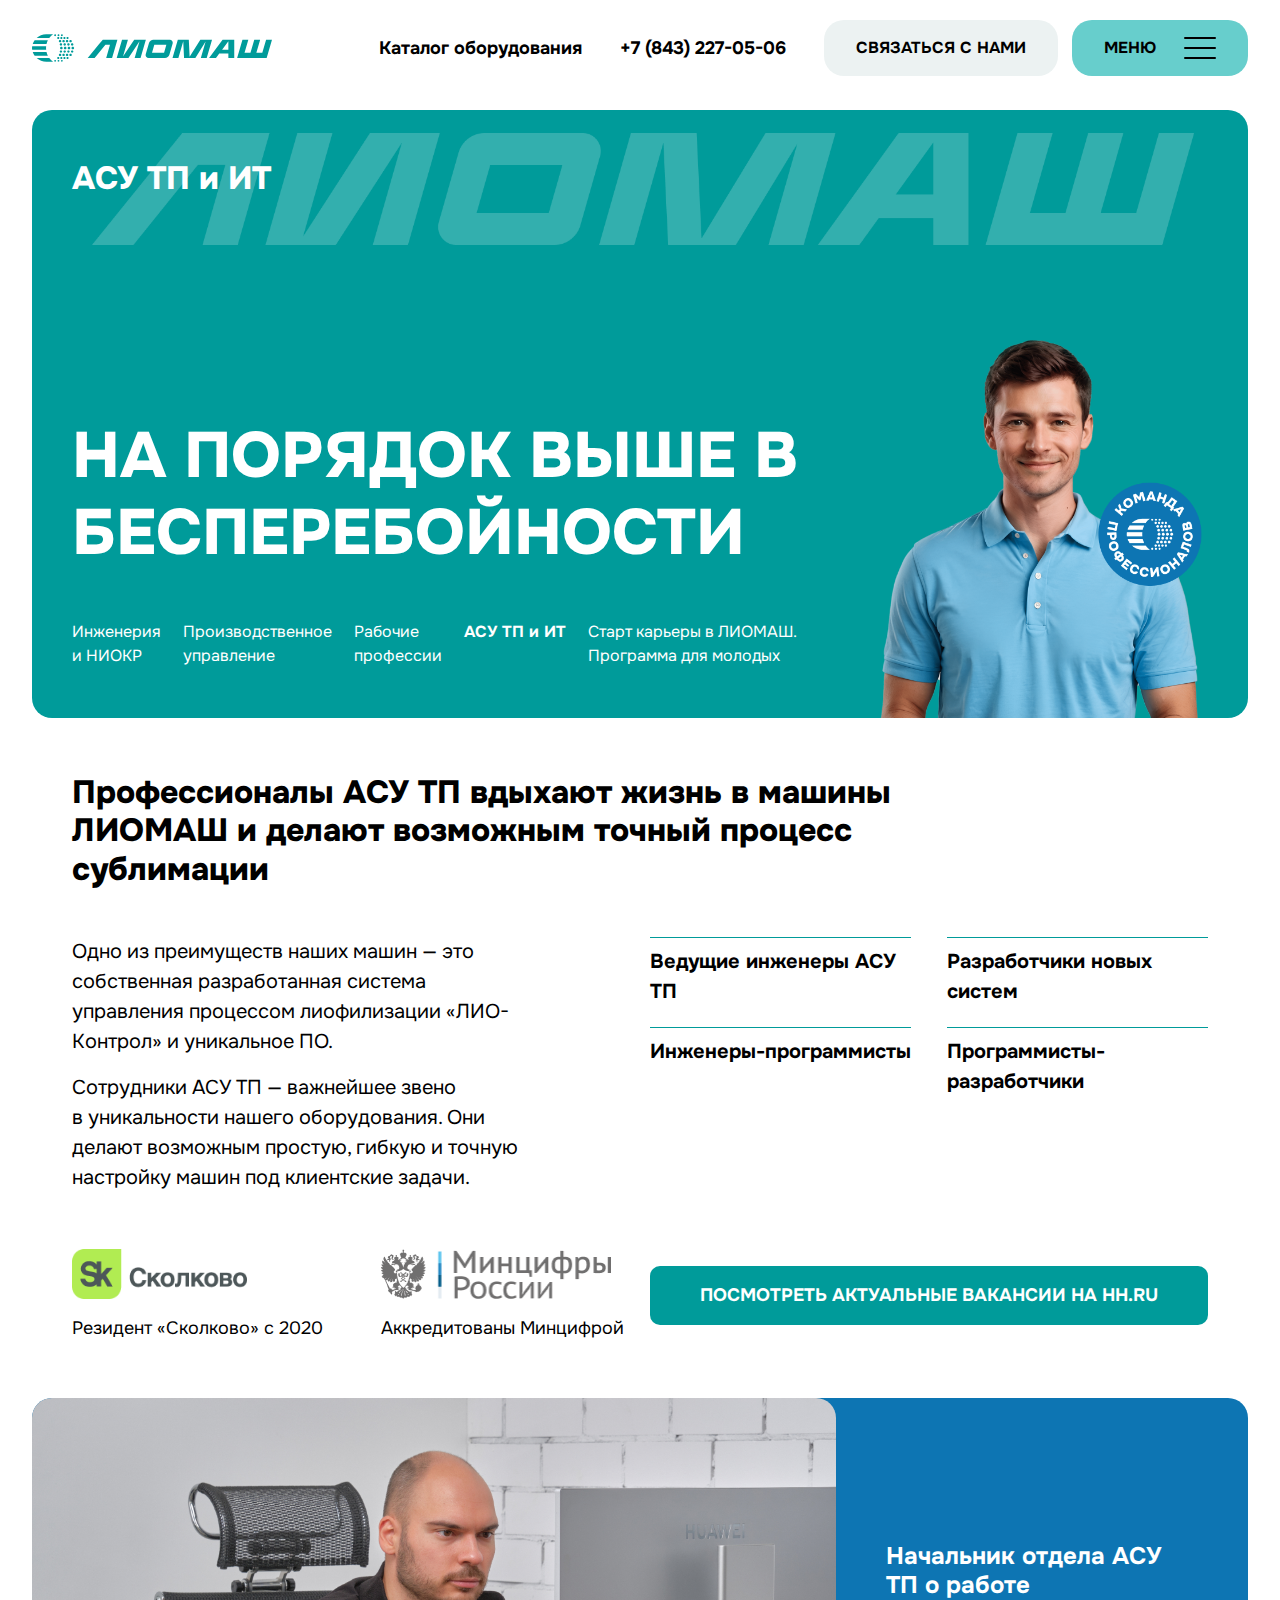
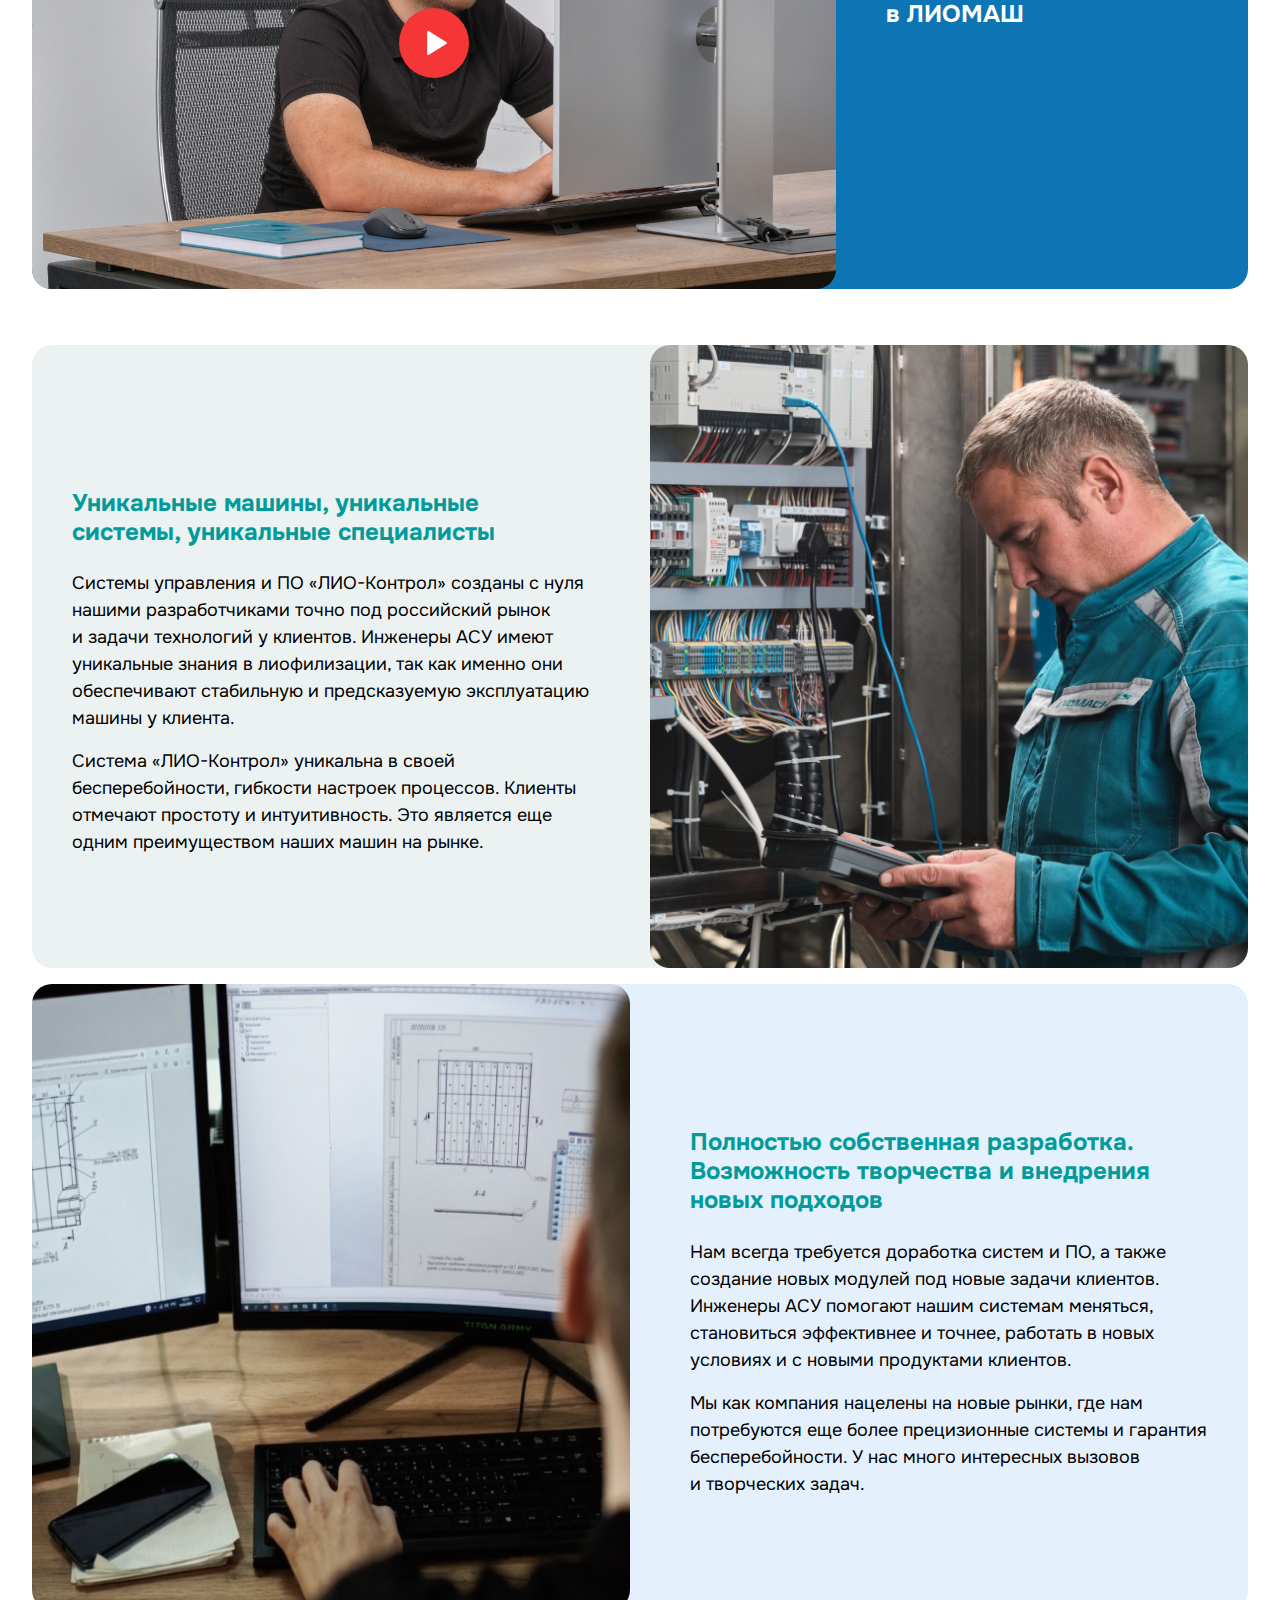
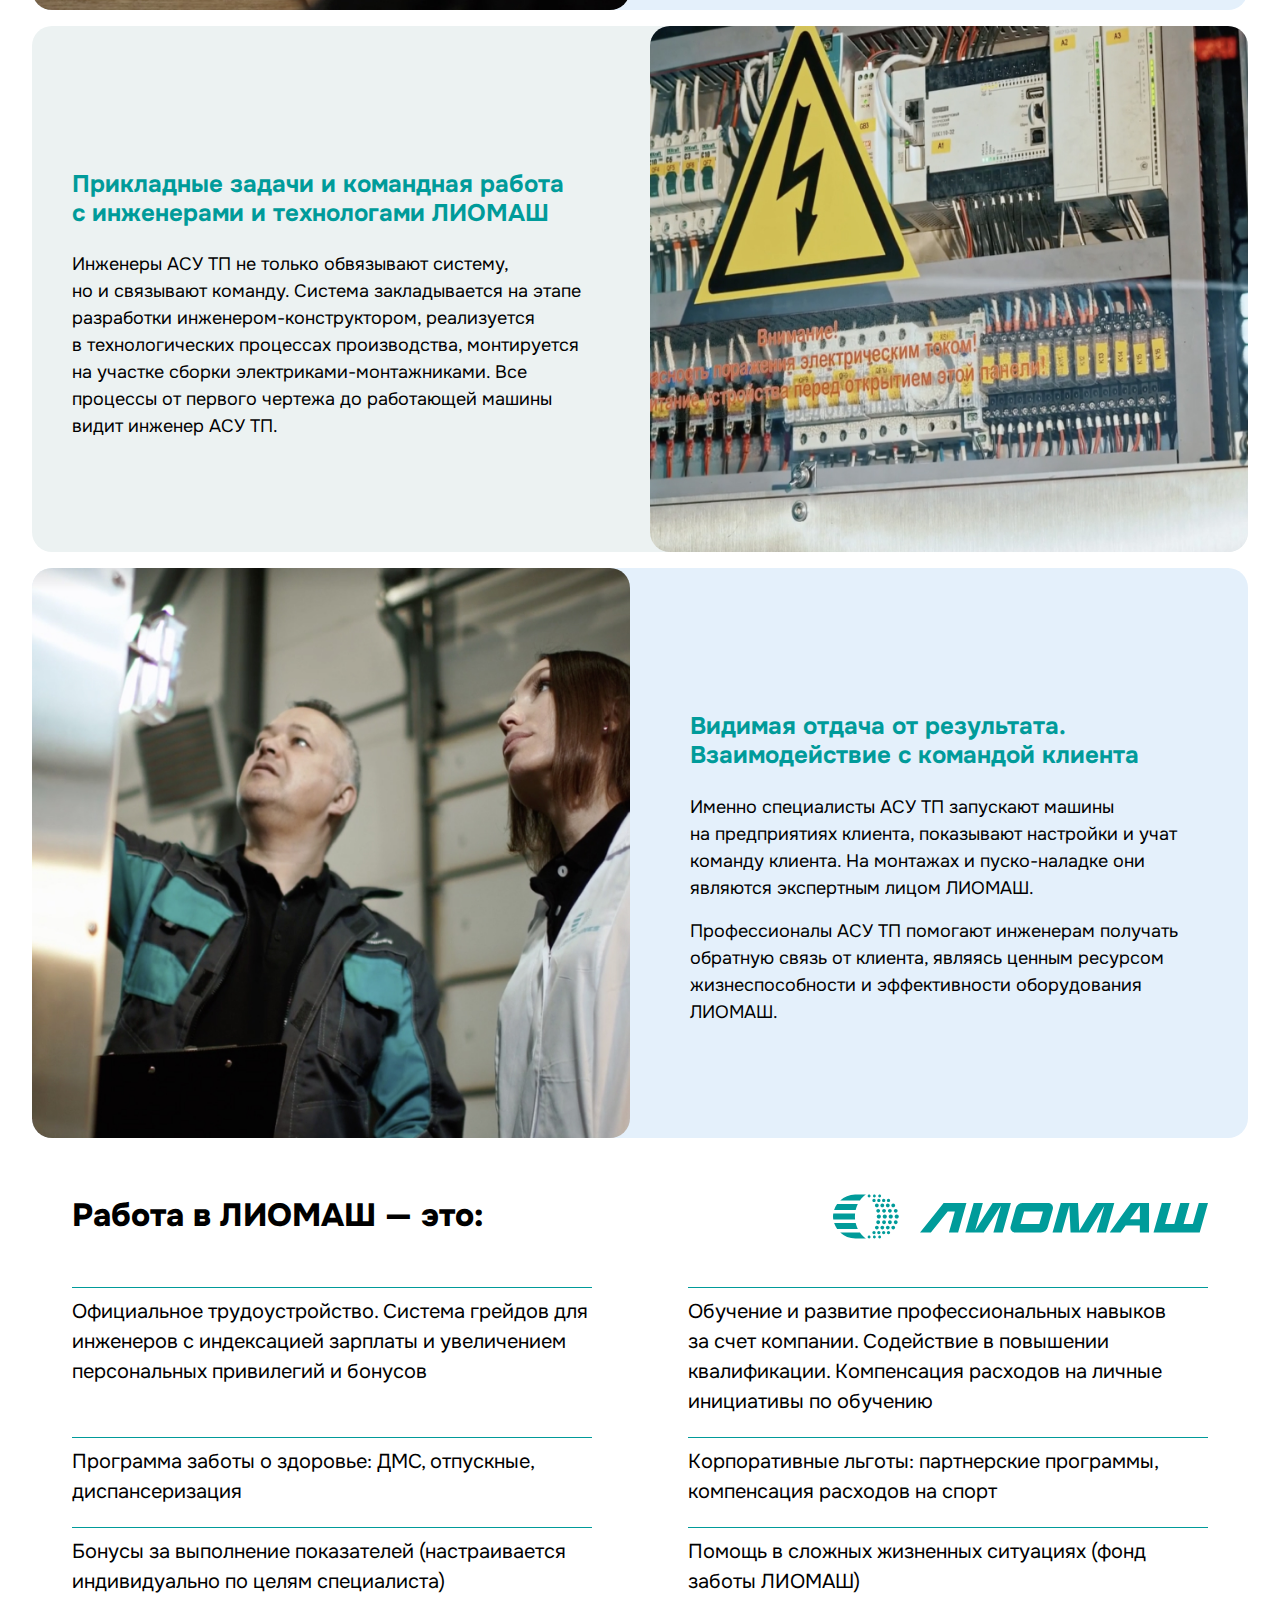
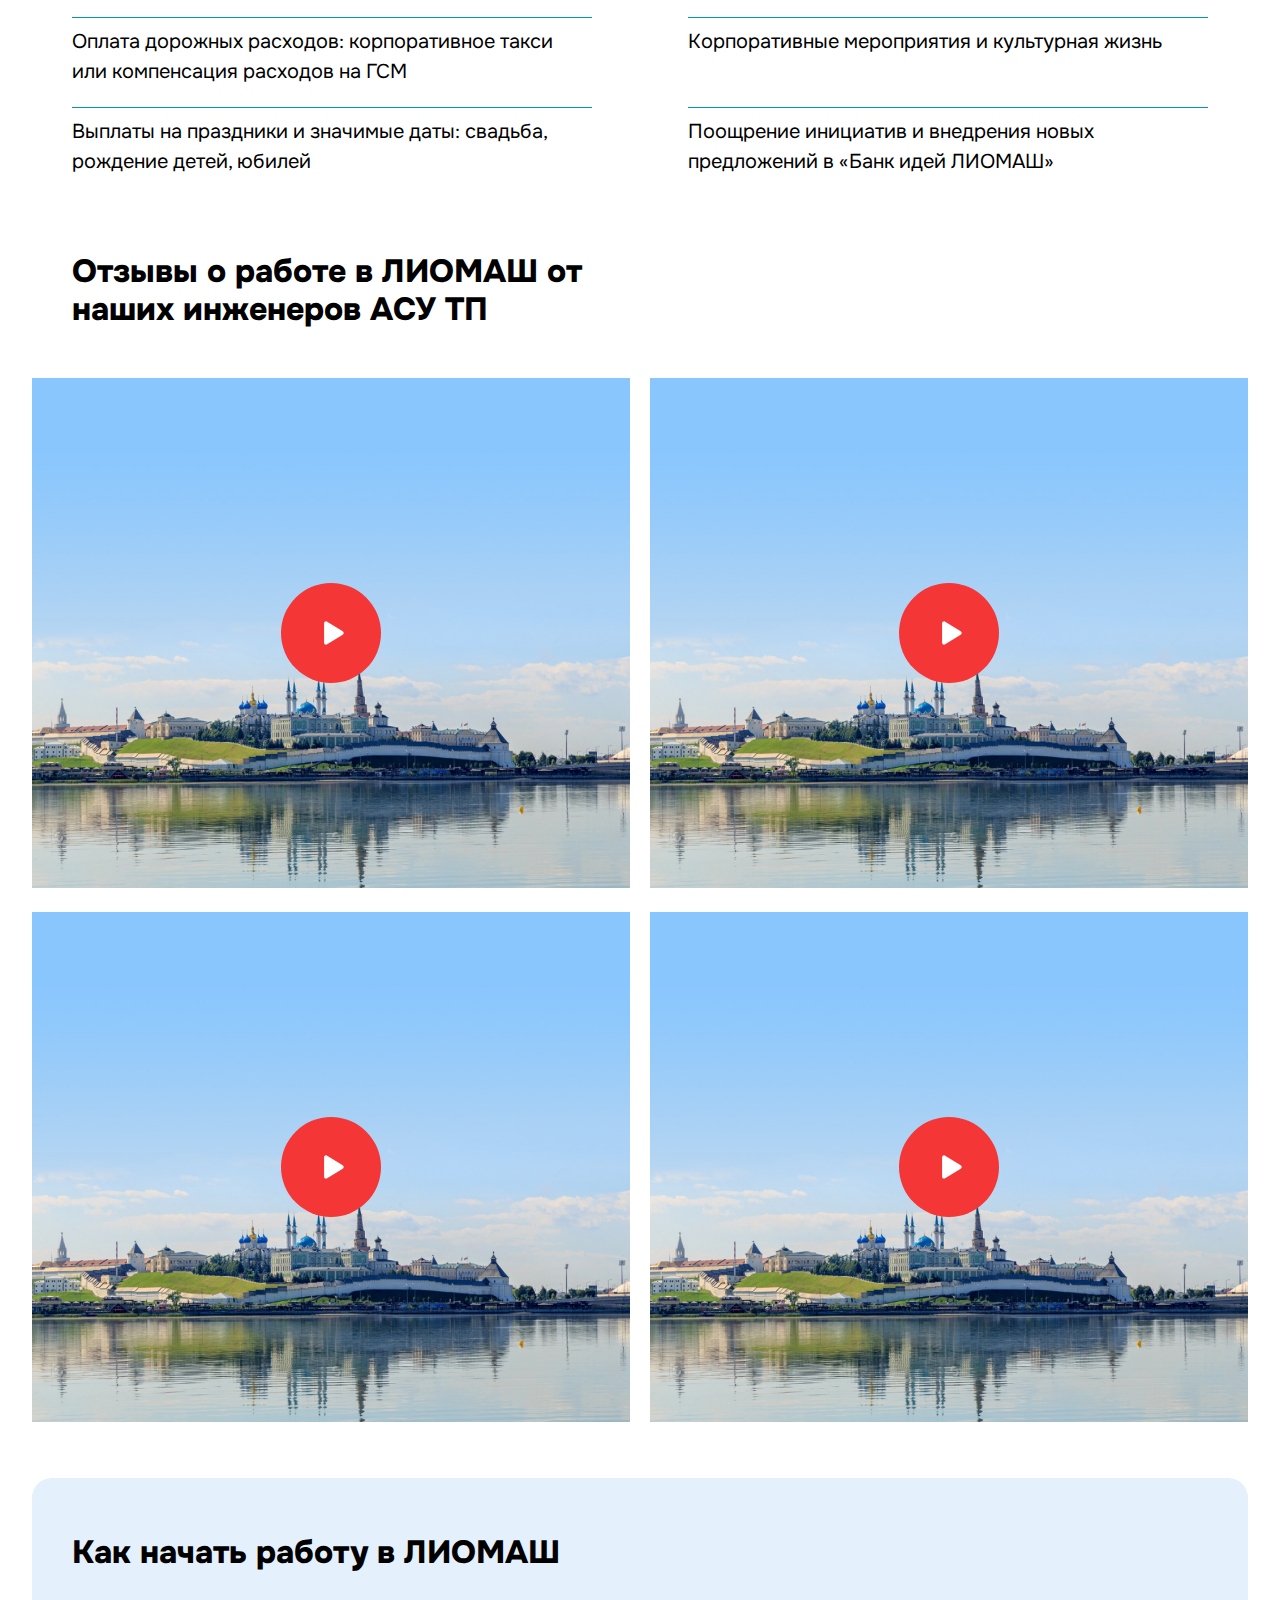
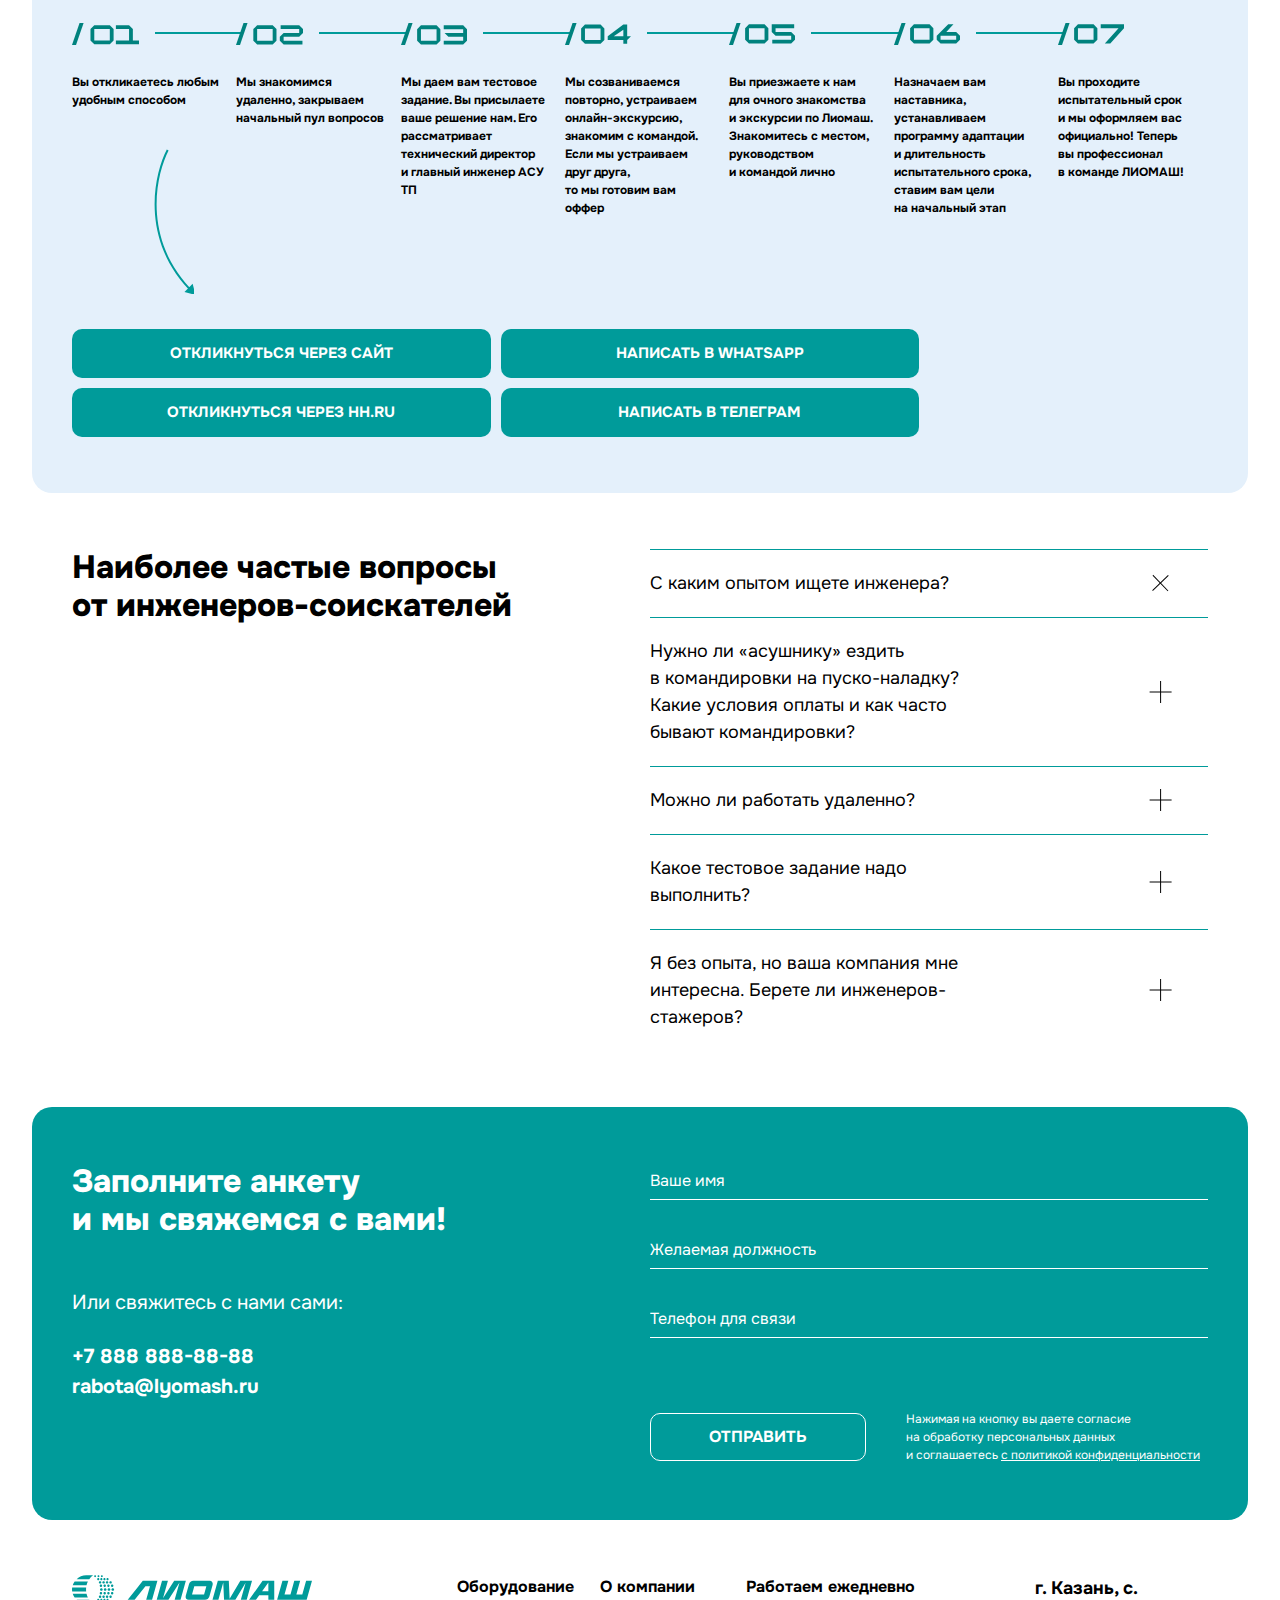
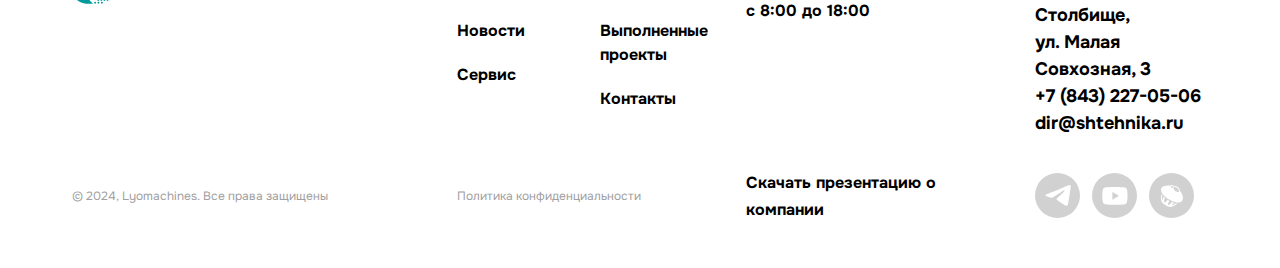
==== commit 7e1dc5a4: "fix_new1" ====
--- a/asu.html
+++ b/asu.html
@@ -12,7 +12,7 @@
 	<meta name="viewport"
 		content="width=device-width, initial-scale=1.0, minimum-scale=1.0, maximum-scale=1.0, user-scalable=no">
 
-	<link rel="icon" href="images/favicon.png">
+	<link rel="icon" href="images/favicon.ico">
 
 	<link rel="stylesheet" href="libs/bootstrap/css/bootstrap-reboot.min.css">
 	<link rel="stylesheet" href="libs/bootstrap/css/bootstrap-grid.min.css">
@@ -38,7 +38,7 @@
 				<div class="row">
 					<div class="col-12">
 						<div class="d-flex align-items-center justify-content-between">
-							<a href="#" class="logo">
+							<a href="/lio/index.html" class="logo">
 								<img src="images/logo.svg" alt="">
 							</a>
 							<div class="d-flex align-items-center justify-content-end">
@@ -49,7 +49,7 @@
 											<li><a href="#">+7 (843) 227-05-06</a></li>
 										</ul>
 									</nav>
-									<a href="#" class="btn gray_btn">Связаться с нами</a>
+									<a href="#contact" class="btn gray_btn">Связаться с нами</a>
 								</div>
 								<div class="btn menu_button d-flex align-items-center">
 									<span class="d-none d-xl-inline">Меню</span>
@@ -67,12 +67,12 @@
 							<div class="col-12">
 								<div class="aside_wrap">
 									<ul>
-										<li><a href="#">Главная</a></li>
-										<li><a href="#">Производственное управление</a></li>
-										<li><a href="#">Инженерия и ниокр</a></li>
-										<li><a href="#">Рабочие профессии</a></li>
-										<li><a href="#">Асу тп и ит</a></li>
-										<li><a href="#">Старт карьеры для молодых</a></li>
+										<li><a href="/lio">Главная</a></li>
+										<li><a href="/lio/upravlenie.html">Производственное управление</a></li>
+										<li><a href="/lio/eng.html">Инженерия и ниокр</a></li>
+										<li><a href="/lio/works.html">Рабочие профессии</a></li>
+										<li><a href="/lio/asu.html">Асу тп и ит</a></li>
+										<li><a href="/lio/molodym.html">Старт карьеры для молодых</a></li>
 										<li><a href="#">Контакты</a></li>
 									</ul>
 									<div>
@@ -91,7 +91,6 @@
 					</div>
 				</aside>
 			</div>
-
 		</header>
 
 
@@ -137,13 +136,13 @@
 						</div>
 					</div>
 					<div class="row grid_widget">
-						<div class="col-lg-6">
+						<div class="col-lg-5">
 							<div class="lg_text">
 								<p>Одно из преимуществ наших машин — это собственная разработанная система управления процессом лиофилизации «ЛИО-Контрол» и уникальное ПО. </p>
 								<p>Сотрудники АСУ ТП — важнейшее звено в уникальности нашего оборудования. Они делают возможным простую, гибкую и точную настройку машин под клиентские задачи.</p>
 							</div>
 						</div>
-						<div class="col-lg-6">
+						<div class="col-lg-6 offset-lg-1">
 							<div class="grid_widget_two">
 								<div class="line_item lg_text bold_text">
 									Ведущие инженеры АСУ ТП
@@ -483,7 +482,8 @@
 				<div class="container-fluid grid_widget mb-lg-5 mb-3">
 					<div class="row">
 						<div class="col-lg-6">
-							<h2 class="mb-0">Отзывы о работе в ЛИОМАШ от наших инженеров</h2>
+							<h2 class="mb-0">Отзывы о работе в ЛИОМАШ 
+								от наших инженеров АСУ ТП</h2>
 						</div>
 					</div>
 				</div>
@@ -670,8 +670,7 @@
 												fill="#00827E" />
 										</svg>
 									</span>
-									<div class="less_text bold_text">Мы даем вам тестовое задание. Вы присылаете ваше решение нам. Его
-										рассматривает технический директор и главный конструктор</div>
+									<div class="less_text bold_text">Мы даем вам тестовое задание. Вы присылаете ваше решение нам. Его рассматривает технический директор и главный инженер АСУ ТП</div>
 								</div>
 								<div class="mt-4 mt-xl-0">
 									<span>
@@ -685,8 +684,7 @@
 												fill="#00827E" />
 										</svg>
 									</span>
-									<div class="less_text bold_text">Мы созваниваемся повторно, устраиваем онлайн-экскурсию, знакомим
-										с командой. Если мы устраиваем друг друга, то мы готовим вам оффер</div>
+									<div class="less_text bold_text">Мы созваниваемся повторно, устраиваем онлайн-экскурсию, знакомим с командой. Если мы устраиваем друг друга, то мы готовим вам оффер</div>
 								</div>
 								<div class="mt-4 mt-xl-0">
 									<span>
@@ -700,8 +698,7 @@
 												fill="#00827E" />
 										</svg>
 									</span>
-									<div class="less_text bold_text">Вы приезжаете к нам для очного знакомства и экскурсии по Лиомаш.
-										Знакомитесь с местом, руководством и командой лично</div>
+									<div class="less_text bold_text">Вы приезжаете к нам для очного знакомства и экскурсии по Лиомаш. Знакомитесь с местом, руководством и командой лично</div>
 								</div>
 								<div class="mt-4 mt-xl-0">
 									<span>
@@ -715,8 +712,7 @@
 												fill="#00827E" />
 										</svg>
 									</span>
-									<div class="less_text bold_text">Назначаем вам наставника, устанавливаем программу адаптации
-										и длительность испытательного срока, ставим вам цели на начальный этап</div>
+									<div class="less_text bold_text">Назначаем вам наставника, устанавливаем программу адаптации и длительность испытательного срока, ставим вам цели на начальный этап</div>
 								</div>
 								<div class="mt-4 mt-xl-0">
 									<span>
@@ -764,14 +760,12 @@
 										</svg>
 									</div>
 									<div class="regular_text">
-										<p>Инженеры — это специалисты по изобретению, разработке и практическому применению технологий. Они
-											занимаются исследованиями, конструкторской и технологической деятельностью. Это одна из тех
-											профессий, которые ежегодно входят в перечень наиболее дефицитных.</p>
+										<p>Инженеры — это специалисты по изобретению, разработке и практическому применению технологий. Они занимаются исследованиями, конструкторской и технологической деятельностью. Это одна из тех профессий, которые ежегодно входят в перечень наиболее дефицитных.</p>
 									</div>
 								</div>
 								<div>
 									<div>
-										<span>Какие требования к инженеру в вашей компании?</span>
+										<span>Нужно ли «асушнику» ездить в командировки на пуско-наладку? Какие условия оплаты и как часто бывают командировки?</span>
 										<svg width="23" height="22" viewBox="0 0 23 22" fill="none" xmlns="http://www.w3.org/2000/svg">
 											<path d="M11.6055 0V22" stroke="black" />
 											<path d="M22.6055 11L0.605469 11" stroke="black" />
@@ -868,20 +862,19 @@
 			<div class="container-fluid grid_widget">
 				<div class="row gy-3">
 					<div class="col-lg-4">
-						<a href="#" class="logo mb-3 mb-lg-0 d-block">
+						<a href="/lio" class="logo mb-3 mb-lg-0 d-block">
 							<img src="images/logo.svg" alt="">
 						</a>
 					</div>
 					<div class="col-xl-3 col-lg-5 d-lg-flex d-none">
 						<nav>
 							<ul class="regular_text">
-								<li><a href="#">Оборудование</a></li>
-								<li><a href="#">Новости</a></li>
-								<li><a href="#">Сервис</a></li>
-								<li><a href="#">О компании</a></li>
-								<li><a href="#">Готовые решения</a></li>
-								<li><a href="#">Выполненные проекты</a></li>
-								<li><a href="#">Контакты</a></li>
+								<li><a href="https://lyomachines.ru/catalog/">Оборудование</a></li>
+								<li><a href="https://lyomachines.ru/news/">Новости</a></li>
+								<li><a href="https://lyomachines.ru/konsalting-i-opredelenie-tekhnicheskogo-zadaniya/">Сервис</a></li>
+								<li><a href="https://lyomachines.ru/about/">О компании</a></li>
+								<li><a href="https://lyomachines.ru/projects/">Выполненные проекты</a></li>
+								<li><a href="https://lyomachines.ru/contacts/">Контакты</a></li>
 							</ul>
 						</nav>
 
--- a/css/main.css
+++ b/css/main.css
@@ -25,7 +25,7 @@
 /* BOOTSTRAP SETTINGS SECTION */
 
 /* gutter 20px (10px + 10px). Comment this code for default gutter start at 1.5rem (24px) wide. */
-.container, .container-fluid, .container-lg, .container-md, .container-sm, .container-xl, .container-xxl { --bs-gutter-x: .625rem; }
+.container, .container-fluid, .container-lg, .container-md, .container-sm, .container-xl, .container-xxl { --bs-gutter-x: 2rem; }
 .row, .row > * { --bs-gutter-x: 1.25rem; }
 
 /* FONTS LOAD SECTION */
@@ -53,6 +53,9 @@
 body.lock{
 	overflow: hidden;
 }
+.overflow-hidden{
+	overflow: hidden;
+}
 .h-100{
 	height: 100%;
 }
@@ -80,6 +83,15 @@
 	margin-top: 140px;
 }
 /* text styles */
+.text_normal{
+	text-transform: none !important;
+}
+.h-f{
+	height: 52px;
+}
+.h_full{
+	height: 100%;
+}
 .white_text{
 	color: #fff;
 }
@@ -116,6 +128,9 @@
 .section_title{
 	font-size: 48px;
 	font-weight: 800;
+}
+.promo_widget_wrapper .one{
+	font-size: 80px;
 }
 h1,.one{
 	font-size: 100px;
@@ -165,12 +180,40 @@
 	color: #fff;
 	background: var(--blue);
 }
+.arrows_btn::before,.arrows_btn::after{
+	content: '';
+	position: absolute;
+	top: 0;
+	z-index: 1;
+}
+.arrows_btn::before{
+	background: url('../images/btn_before.svg') no-repeat center center;
+	width: 145px;
+	height: 100px;
+	left: -160px;
+	top: -60px;
+	background-size: contain;
+}
+.arrows_btn::after{
+	background: url('../images/btn_after.svg') no-repeat center center;
+	width: 145px;
+	height: 100px;
+	right: -160px;
+	top: -60px;
+	background-size: contain;
+}
+.bordered_white_btn{
+	color: #fff;
+	border: 1px solid #fff;
+	background: transparent;
+}
 .menu_button{
 	background: var(--accent-alt);
 	color: #000;
 	padding-right: 90px;
 	padding: 20px 28px 20px 36px;
 	cursor: pointer;
+	font-size: 18px;
 }
 .menu_button_toggle{
 	width: 32px;
@@ -314,11 +357,42 @@
 	max-width: 100%;
 	object-fit: cover;
 	border-radius: var(--radius);
-	height: 500px;
-	width: 100%;
-}
+	min-height: 500px;
+	height: 100%;
+	width: 100%;
+}
+.section_widget_special{
+	margin-bottom: 0px;
+	bottom: -34px;
+	position: relative;
+	height: 100%;
+	z-index: -1;
+	margin-top: -34px;
+}
+.bg_absolute{
+	position: absolute;
+	right: 0;
+	top: 0;
+	width: 100%;
+	height: 100%;
+}
+.image_large{
+	min-height: 600px;
+}
+.bg_image{
+	background-repeat: no-repeat !important;
+	background-size: cover;
+}
+.section_widgets{
+	min-height: 460px;
+	background-repeat: no-repeat;
+	background-size: initial
+}
+/* .flex-1{
+	flex: 1;
+} */
 header{
-	padding: 30px 0 30px 0;
+	padding: 21px 0 16px 0;
 	background: #fff;
 	position: fixed;
 	top: 0;
@@ -334,7 +408,9 @@
 	color: var(--text);
 	font-weight: var(--bold);
 	text-decoration: none;
-}
+	font-size: 18px;
+}
+
 header ul{
 	list-style: none;
 	padding-left: 0;
@@ -343,6 +419,7 @@
 }
 header .btn{
 	border-radius: var(--radius);
+	font-size: 18px;
 }
 aside{
 	
@@ -404,6 +481,79 @@
 .start_widget > div svg{
 	margin-right: 24px;
 }
+.promo_widget_image.promo_widget_image{
+	bottom: -80px;
+	left: 0;
+	right: 0;
+	margin: auto;
+	position: absolute;
+}
+.promo_widget_image {
+	position: relative;
+}
+
+.image-container{
+	display: flex;
+	position: relative;
+	justify-content: space-between;
+}
+.image-container a{
+	position: relative;
+	display: flex;
+			align-items: center;
+			justify-content: center;
+			transition: opacity 0.3s;
+}
+.image-container:hover > :not(:hover){
+	opacity: 0.2;
+}
+.image-container a:hover{
+	z-index: 2;
+}
+.image-container .btn{
+	position: absolute;
+	left: 0;
+	right: 0;
+	margin: auto;
+	bottom: 56px;
+	/* font-size: calc(var(--index)* 0.8); */
+	font-size: 18px;
+	font-weight: 400;
+	padding: 10px;
+	max-width: 202px;
+	margin-left: 0 !important;
+	text-transform: none;
+	display: flex;
+	justify-content: center;
+	align-items: center;
+	margin-left: auto !important;
+	height: 66px;
+	background: #00827E;
+	z-index: 1;
+}
+.image-container a + *{
+	margin-left: -70px;
+}
+.promo_full img {
+	max-height: 100%;
+	max-width: 404px;
+	object-fit: contain;
+	width: calc(100% - 20px) !important;
+	height: 100%;
+}
+.promo_widget_image + *{
+	margin-left: -20px;
+}
+.promo_links_full{
+	position: absolute;
+	bottom: 20px;
+	left: 0;
+	right: 0;
+	margin: auto;
+}
+.promo_full img{
+	width: 100%;
+}
 .promo_widget{
 	position: relative;
 }
@@ -441,6 +591,26 @@
 .promo_widget_nav > a + *{
 	margin-left: 62px;
 }
+.line_items_alt div{
+	padding: 44px 0 16px 0;
+	border-bottom: 1px solid #000;
+}
+.text_widget div + *{
+	margin-top: 24px;
+}
+.bg_overlay{
+	z-index: 1;
+}
+.bg_overlay::after{
+	content: '';
+	z-index: -1;
+	position: absolute;
+	left: 0;
+	top: 0;
+	width: 100%;
+	height: 100%;
+	background: rgba(0, 0, 0, 0.3);
+}
 .line_item{
 	border-top: 1px solid var(--accent);
 	padding-top: 9px;
@@ -451,6 +621,16 @@
 	grid-template-columns: repeat(2, 1fr);
 	grid-gap: 0 36px;
 }
+.column_two{
+	column-count: 2;
+	column-fill: balance;
+}
+.column_two.column_auto{
+	column-count: 1;
+}
+.column_two div + * {
+	margin-top: 20px;
+}
 .grid_widget_two.grid_widget_full{
 	grid-gap: 0 96px;
 }
@@ -469,6 +649,7 @@
 	width: 100%;
 	max-height: 800px;
 	height: 100%;
+	min-height: 100%;
 }
 .section_video_widget_item_absolute{
 	position: absolute;
@@ -482,6 +663,10 @@
 .section_with_image{
 	position: relative;
 	padding: 144px 0 96px 0;
+}
+
+.section_with_image_alt{
+	padding: 64px 0;
 }
 .section_with_image img{
 	position: absolute;
@@ -522,6 +707,9 @@
 .bordered_alt{
 	padding: 30px 90px;
 	border-radius: 90px;
+}
+.city_widget.city_widget_alt{
+	min-height: 700px;
 }
 .city_widget{
 	z-index: 1;
@@ -570,17 +758,88 @@
 /* Карточка .grade_card */
 .grade_card {
 	display: flex;
-	flex-direction: column; /* Вертикальное расположение элементов */
-	flex: 1 1 0;
-}
+	flex-flow: column;
+	flex: 1;
+}
+.grade_card > div:first-child{
+	display: flex;flex-direction: column;
+}
+
 .medal_widget img{
 	margin-right: 40px;
 	max-width: 252px;
 	width: 100%;
 	object-fit: contain;
 }
-
-
+.work_other{
+	display: block;
+	height: 100%;
+	color: #000;
+	text-decoration: none;
+	overflow: hidden;
+	transition: var(--transition);
+	
+}
+.work_other div{
+	background: #E4F0FB;
+}
+.work_other .four{
+	padding: 24px 24px 35px;
+}
+
+
+
+
+.image-container img {
+  width: 100%;
+  height: 100%;
+  object-fit: cover;
+}
+
+.widget_icon{
+	z-index: 1;
+}
+.widget_icon::before{
+	content: '';
+	z-index: -1;
+	position: absolute;
+	width: 184px;
+	height: 184px;
+	right: 36px;
+	bottom: 36px;
+	background-size: contain !important;
+}
+.widget_icon_ruble::before{
+	background: url('../images/ruble.svg') no-repeat right bottom;
+}
+.widget_icon_gift::before{
+	background: url('../images/gift.svg') no-repeat right bottom;
+}
+.widget_icon_plane::before{
+	background: url('../images/plane.svg') no-repeat right bottom;
+}
+.work_other img {
+	position: absolute;
+	z-index: 1;
+	right: -20px;
+	top: 0;
+	max-width: 190px;
+	width: 100%;
+	height: 100%;
+	object-fit: contain;
+}
+.image-overlay{
+	position: absolute;
+	top: -10px; /* отрицательное значение, чтобы выходить за пределы блока */
+	left: -10px; /* отрицательное значение, чтобы выходить за пределы блока */
+	  right: -10px; /* отрицательное значение, чтобы выходить за пределы блока */
+	  bottom: -10px; /* отрицательное значение, чтобы выходить за пределы блока */
+	  background: rgba(0, 0, 0, 0); /* прозрачный фон - можно изменить на нужный вам цвет или изображение */
+	  border-radius: 20px;
+}
+.play_btn svg{
+	margin-left: 6px;
+}
 .video_widget .play_btn{
 	width: 100px;
 	height: 100px;
--- a/css/media.css
+++ b/css/media.css
@@ -6,6 +6,12 @@
 		max-width: 300px;
 		width: 100%;
 	}
+	.widget_icon::before{
+		right: 20px;
+		bottom: 20px;
+		width: 124px;
+		height: 124px;
+	}
 	.btn{
 		padding: 16px 32px;
 	}
@@ -29,8 +35,8 @@
 .image_none_wrap .image{
 	height: 350px;
 }
-h1, .one{
-	font-size: 70px;
+h1, .one,.promo_widget_wrapper .one{
+	font-size: 64px;
 }
 .promo_widget_nav > a + *{
 	margin-left: 22px;
@@ -44,25 +50,121 @@
 .bordered_alt{
 	border-radius: 40px;
 }
+.aside_wrap{
+	min-height: 400px;
+	height: 100%;
+	overflow-y: scroll;
+	padding: 24px 0;
+}
+.btn{
+	font-size: 18px;
+}
+h2, .two{
+	font-size: 32px;
+}
+h3,.three{
+	font-size: 24px;
+}
+h4,.four{
+	font-size: 22px;
+}
+h5,.five{
+	font-size: 18px;
+}
+.md_text{
+	font-size: 18px;
+}
+.lg_text{
+	font-size: 20px;
+}
+.less_text{
+	font-size: 12px;
+}
+body{
+	font-size: 18px;
+}
+.grade_card .line_item{
+	padding: 12px 0;
+}
+.play_btn{
+	width: 70px;
+	height: 70px;
+}
+.play_btn svg{
+	max-width: 20px;
+}
+.grid_widget{
+	padding-left: 40px;
+	padding-right: 40px;
+}
+.city_widget{
+	padding-top: 40px;
+	padding-bottom: 40px;
+}
+.grid_widget_alt{
+	margin-left: 40px;
+	margin-right: 40px;
+}
+section{
+	padding-top: 56px;
+}
+.section_steps,.section_form{
+	padding-top: 56px;
+	padding-bottom: 56px;
+}
+.section_np{
+	margin-top: 56px;
+}
+.line_item{
+	padding-bottom: 20px;
+}
+header{
+	padding: 20px 0;
+}
+.promo_widget_nav > a{
+	font-size: 16px;
+}
+main{
+	margin-top: 110px;
+}
+.line_items_alt div{
+	padding: 24px 0 8px 0;
+}
+.image-container .btn{
+	font-size: calc(var(--index)* 0.8);
+	max-width: 184px;
+	height: 50px;
+}
+.work_other .four {
+	/* padding: 40px 40px 40px 10px; */
+}
+h4,.four{
+	font-size: 18px;
+}
+.work_other img{
+	max-width: 150px;
+	
+}
+.section_widget_special{
+	background-size: initial;
+}
 }
 
 /* lg <= Extra large (xl) */
 @media (max-width : 1200px) {
+	.image-container .btn{
+		max-width: 150px;
+	}
 	.faq_widget .regular_text{
 		margin-right: 40px;
 	}
-	h1, .one{
+	h1, .one,.promo_widget_wrapper .one{
 		font-size: calc(var(--index)* 2.5);
 	}
 	h2, .two{
 		font-size: calc(var(--index)* 2);
 	}
-	section{
-		padding-top: 56px;
-	}
-	.section_np{
-		margin-top: 56px;
-	}
+
 	header{
 		padding: 20px 0;
 	}
@@ -96,10 +198,67 @@
 	.promo_widget_nav > a{
 		font-size: 16px;
 	}
+	.container, .container-fluid, .container-lg, .container-md, .container-sm, .container-xl, .container-xxl{ --bs-gutter-x: .625rem; }
 }
 
 /* md <= Large (lg) */
 @media (max-width : 992px) {
+	.work_other img{
+		max-width: 195px;
+	}
+	.image-container a:first-child {
+		margin-left: -20px;
+}
+.image-container a:hover{
+	z-index: 0;
+	opacity: 1;
+}
+.image-container:hover > :not(:hover){
+	opacity: 1;
+}
+	.image-container .btn{
+		display: none;
+	}
+	.promo_widget_image.promo_widget_image{
+		position: relative;
+		bottom: inherit;
+	}
+	.text_widget div + *{
+		margin-top: 14px;
+	}
+	.line_items_alt div{
+		padding: 14px 0 6px 0;
+	}
+	.arrows_btn::before,.arrows_btn::after{
+		content: none;
+	}
+	.section_widgets{
+		height: auto;
+	}
+	.column_two div + * {
+		margin-top: 10px;
+	}
+	.column_two{
+		column-count: 1;
+	}
+	.widget_icon::before{
+		right: 16px;
+		bottom: 16px;
+		width: 62px;
+		height: 62px;
+	}
+	.flex-1{
+		flex: auto;
+	}
+	.section_widgets{
+		min-height: 210px;
+	}
+	.image_large{
+		min-height: 400px;
+	}
+	.grade_card > div:first-child > *{
+		flex: 0;
+	}
 	.bordered_alt{
 		padding: 30px 30px;
 	}
@@ -116,7 +275,11 @@
 		margin-left: 18px;
 		margin-right: 18px;
 	}
-	.grid_widget{
+	.city_widget{
+		padding-top: 18px;
+		padding-bottom: 18px;
+	}
+	.grid_widget,.grid_widget_mobile{
 		padding-left: 18px !important;
 		padding-right: 18px !important;
 	}
@@ -133,7 +296,7 @@
 		max-width: 300px;
 		display: block;
 		margin-left: auto;
-		object-fit: contain;
+		object-fit: cover;
 		object-position: bottom;
 		height: 100%;
 	}
@@ -165,7 +328,7 @@
 		font-size: calc(var(--index)* 1.5);
 	}
 	.less_text,.section_text{
-		font-size: calc(var(--index)* 1.2);
+		font-size: calc(var(--index)* 1.4);
 	}
 	.lg_text{
 		font-size: calc(var(--index)* 1.5);
@@ -200,16 +363,26 @@
 		display: none;
 	}
 	h2, .two{
+		font-size: calc(var(--index)* 2.3);
+	}
+	h3,.three{
 		font-size: calc(var(--index)* 2.1);
 	}
-	h3,.three{
-		font-size: calc(var(--index)* 1.7);
-	}
 	h4,.four{
-		font-size: calc(var(--index)* 1.4);
+		font-size: 16px;
+	}
+	.work_other > div{
+		padding-top: 18px !important;
+		padding-bottom: 18px !important;
+		padding-left: 0;
+		padding-right: 0;
+	}
+	.work_other .four{
+		min-height: 134px;
+		padding: 0;
 	}
 	.faq_widget p{
-		font-size: calc(var(--index)* 1.3);
+		font-size: calc(var(--index)* 1.6);
 	}
 	.faq_widget > div{
 		padding: 14px 4px 14px 0;
@@ -224,7 +397,7 @@
 		padding: 14px 0 16px 0;
 	}
 	.btn_grid .btn,.btn{
-		font-size: calc(var(--index)* 1.1);
+		font-size: calc(var(--index)* 1.5);
 		padding: 14px 12px;
 	}
 	.text_bg_widget{
@@ -239,6 +412,9 @@
 	}
 	.city_widget{
 		min-height: 540px;
+	}
+	.city_widget.city_widget_alt{
+		min-height: 330px;
 	}
 	.city_widget_grid .line_item:nth-child(2){
 		border-color: #fff;
@@ -306,6 +482,9 @@
 		height: 100%;
 		min-height: 100vh;
 		position: absolute;
+		overflow: auto;
+		padding-bottom: 90px;
+		padding-top: 10px;
 	}
 	aside ul{
 		display: grid;
@@ -329,13 +508,7 @@
 	.video_widget{
 		height: 264px;
 	}
-	.play_btn{
-		width: 70px;
-		height: 70px;
-	}
-	.play_btn svg{
-		max-width: 20px;
-	}
+
 	.image_none_wrap .image{
 		height: 192px;
 	}
@@ -359,6 +532,9 @@
 	}
 	.medal_widget_image{
 		max-height: 240px;
+	}
+	.image_large{
+		min-height: 300px;
 	}
 }
 
@@ -449,16 +625,34 @@
 @media (hover: hover) {
 	.btn:hover{
 		color: #fff;
-		opacity: 0.8;
+		background: #00827E;
+		opacity: 1;
+	}
+	.btn.blue_btn:hover{
+		color: #fff;
+		background: #035B8F;
+	}
+	.btn.gray_btn:hover{
+		background: #D9E2E2;
+		color: #000;
 	}
 	.menu_button:hover{
-		opacity: 0.8;
+		opacity: 1;
 		color: #000;
+		background: #009B9A;
+	}
+	.btn.bordered_white_btn:hover{
+		background: #fff;
+		color: #0D75B3;
 	}
 	.gray_btn:hover{
 		color: #000;
 		opacity: 0.8;
 	}
+	form button.btn:hover{
+		background: #fff;
+		color: #00827E;
+	}
 	a:hover{
 		color: #000;
 		opacity: 0.8;
@@ -467,16 +661,46 @@
 		color: #fff;
 		opacity: 0.8;
 	}
+	.work_other:hover div {
+		background: #BFD9F0;
+	}
+	.work_other:hover{
+		opacity: 1;
+	}
+	header a:hover{
+		color: #009B9A;
+	}
+	.sl_nav:hover{
+		background: #00827E;
+	}
 }
 
 @media (hover: none){
 	.btn:active{
 		color: #fff;
-		opacity: 0.8;
+		background: #00827E;
+		opacity: 1;
+	}
+	.btn.blue_btn:active{
+		color: #fff;
+		background: #035B8F;
+	}
+	.btn.gray_btn:active{
+		background: #D9E2E2;
+		color: #000;
 	}
 	.menu_button:active{
-		opacity: 0.8;
+		opacity: 1;
 		color: #000;
+		background: #009B9A;
+	}
+	.btn.bordered_white_btn:active{
+		background: #fff;
+		color: #0D75B3;
+	}
+	form button.btn:active{
+		background: #fff;
+		color: #00827E;
 	}
 	.gray_btn:active{
 		color: #000;
@@ -490,4 +714,16 @@
 		color: #fff;
 		opacity: 0.8;
 	}
-}
+	.work_other:active div {
+		background: #BFD9F0;
+	}
+	.work_other:active{
+		opacity: 1;
+	}
+	header a:active{
+		color: #009B9A;
+	}
+	.sl_nav:active{
+		background: #00827E;
+	}
+}
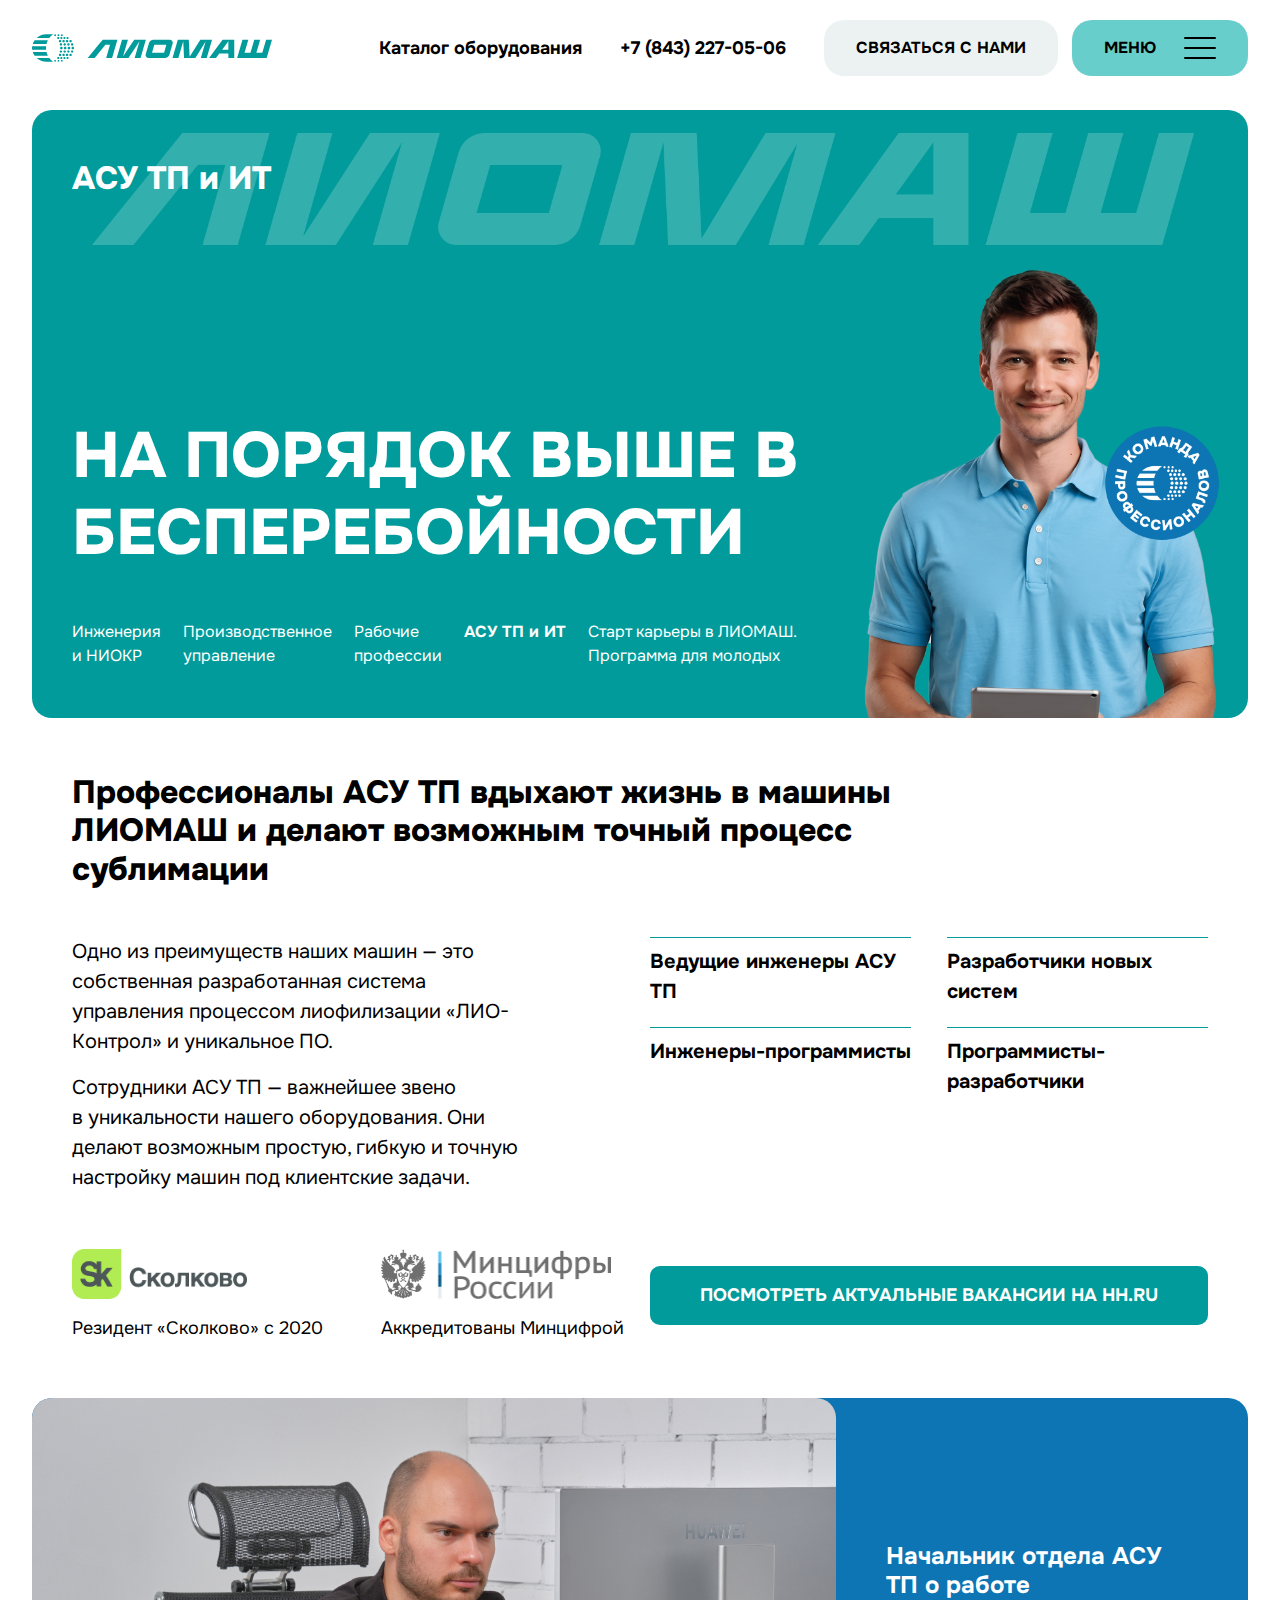
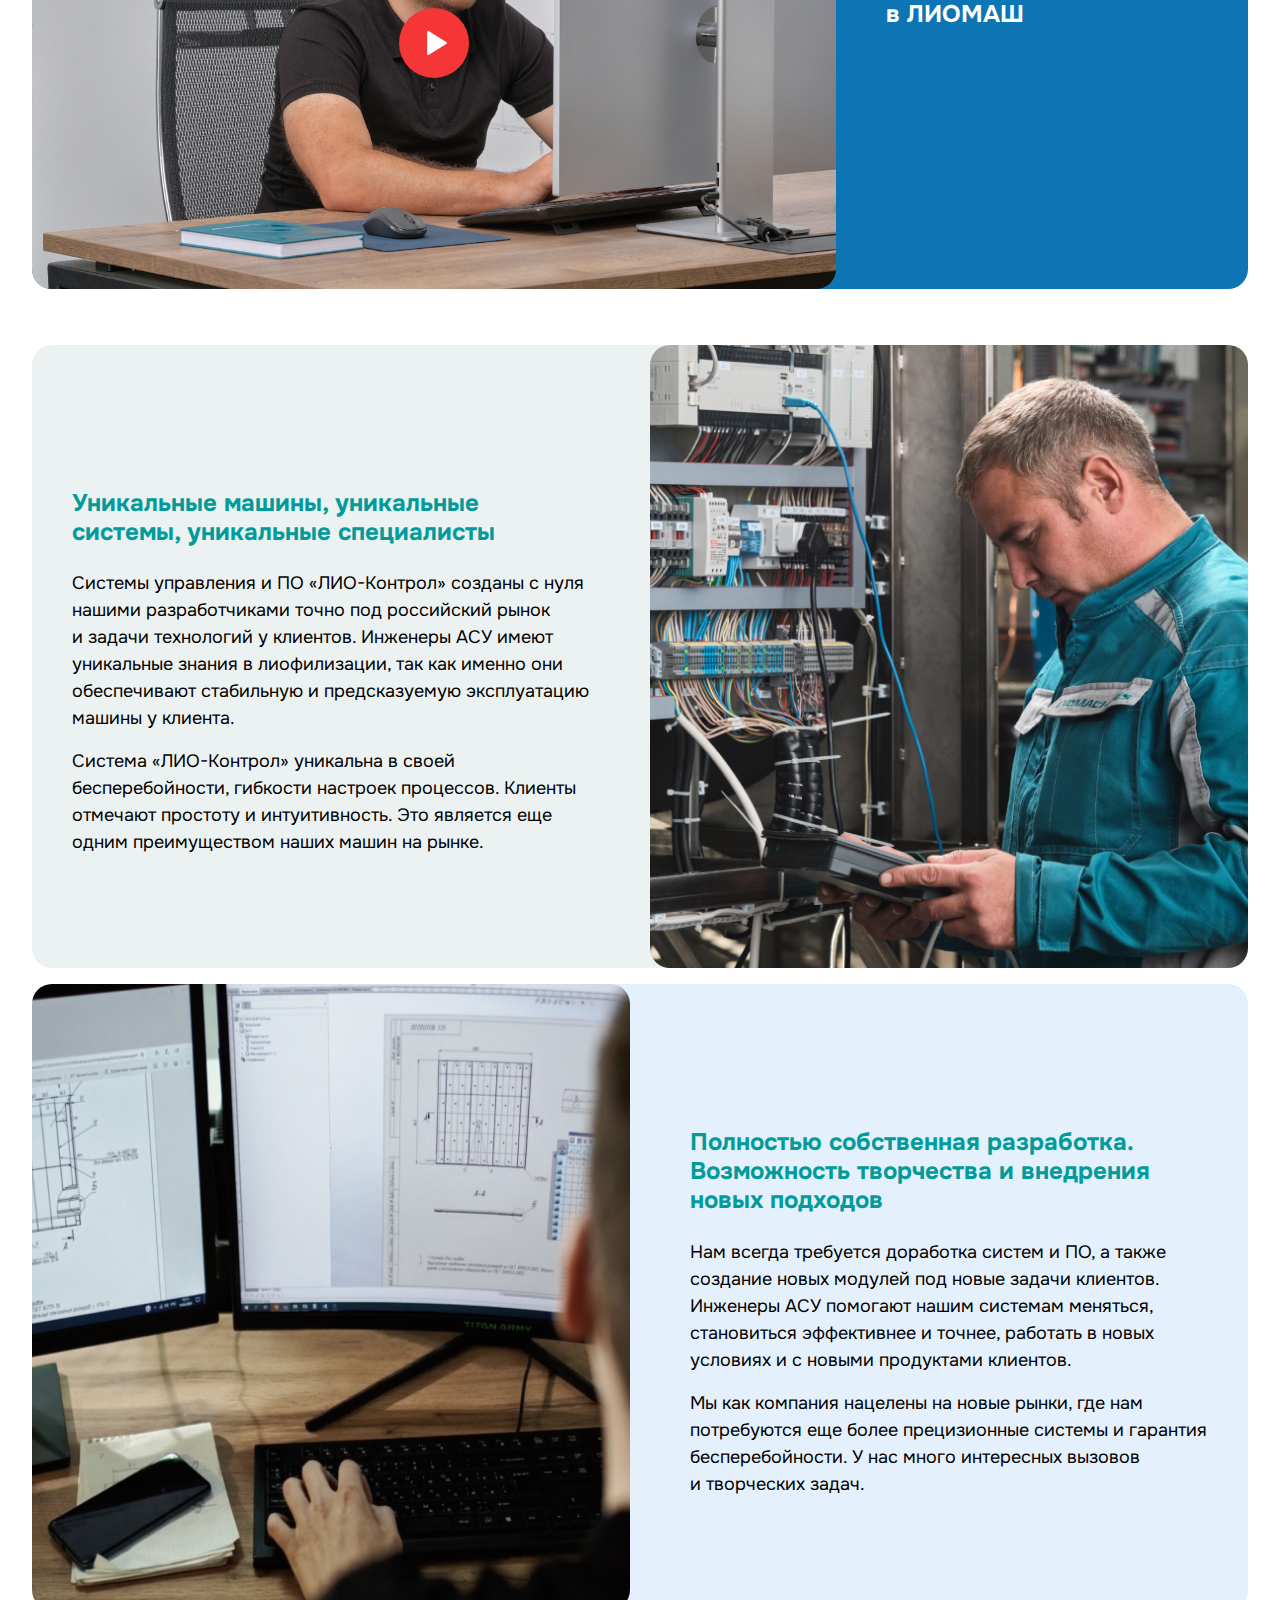
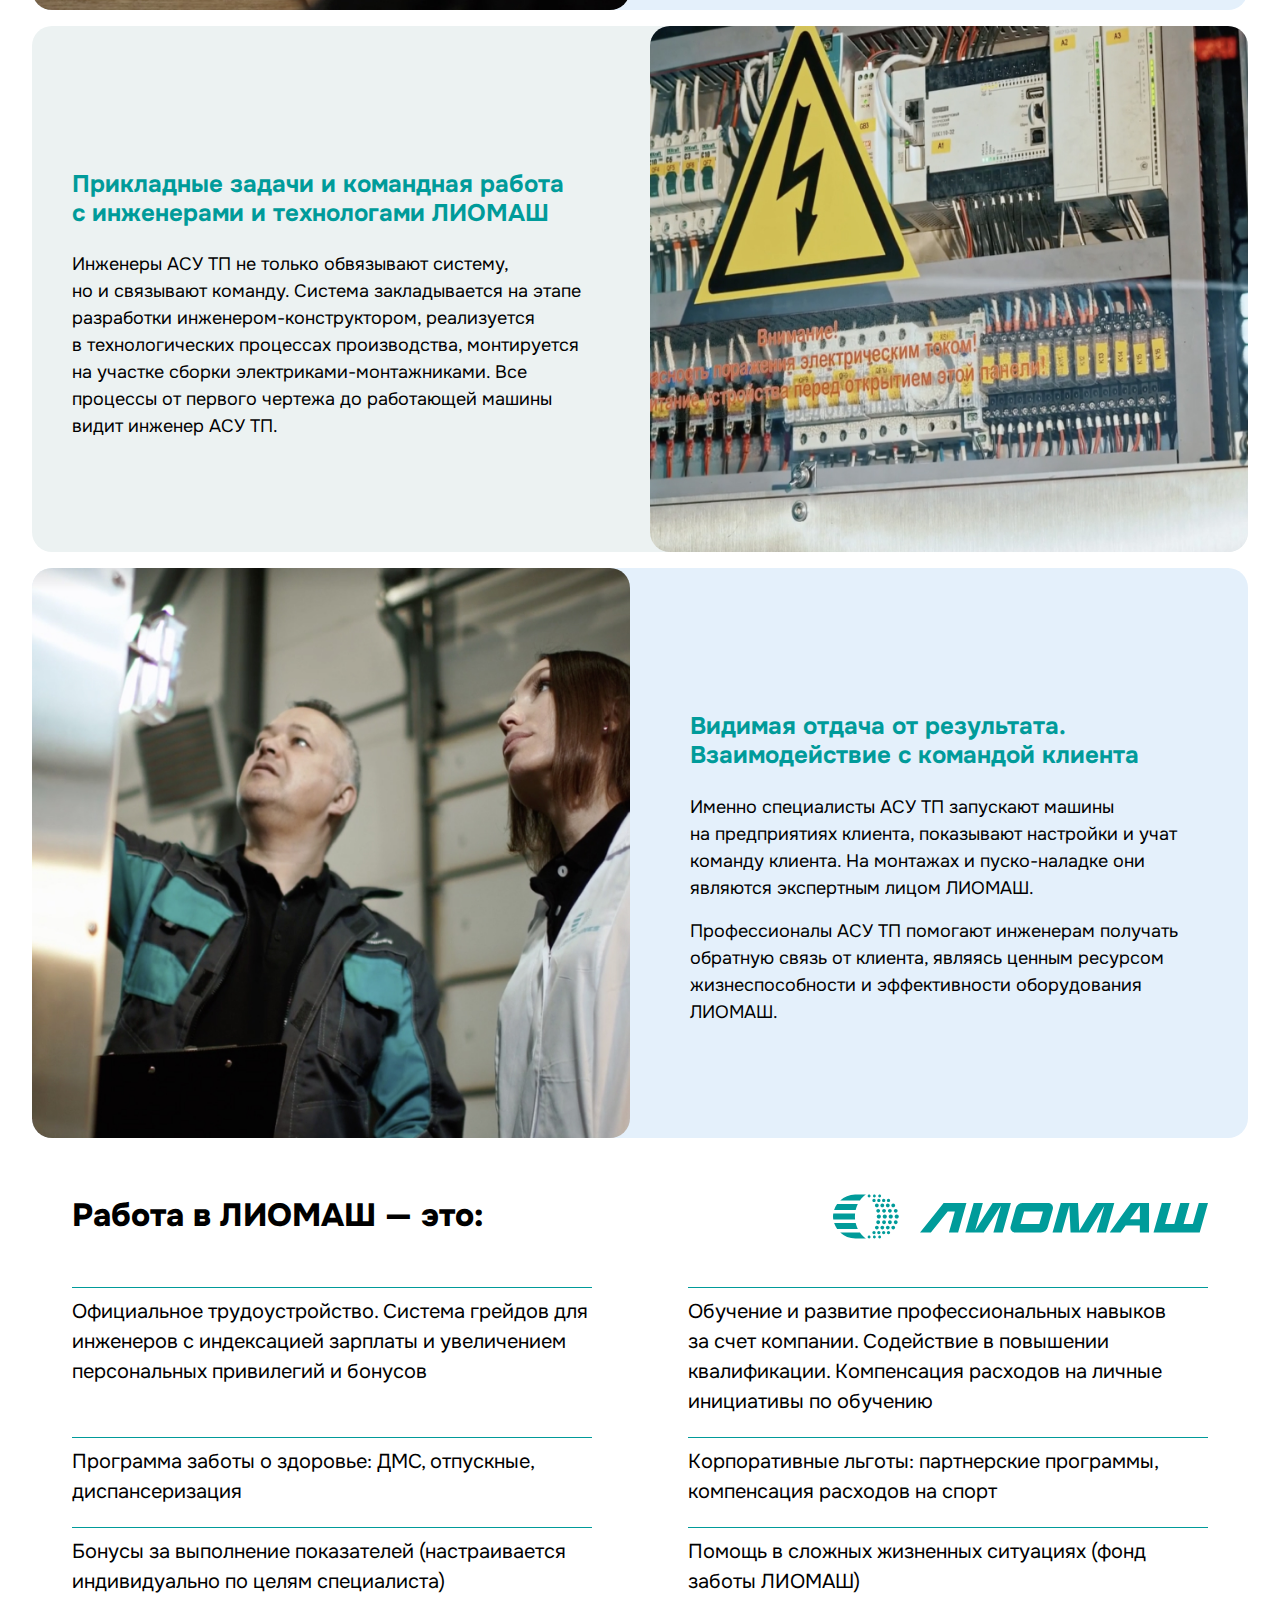
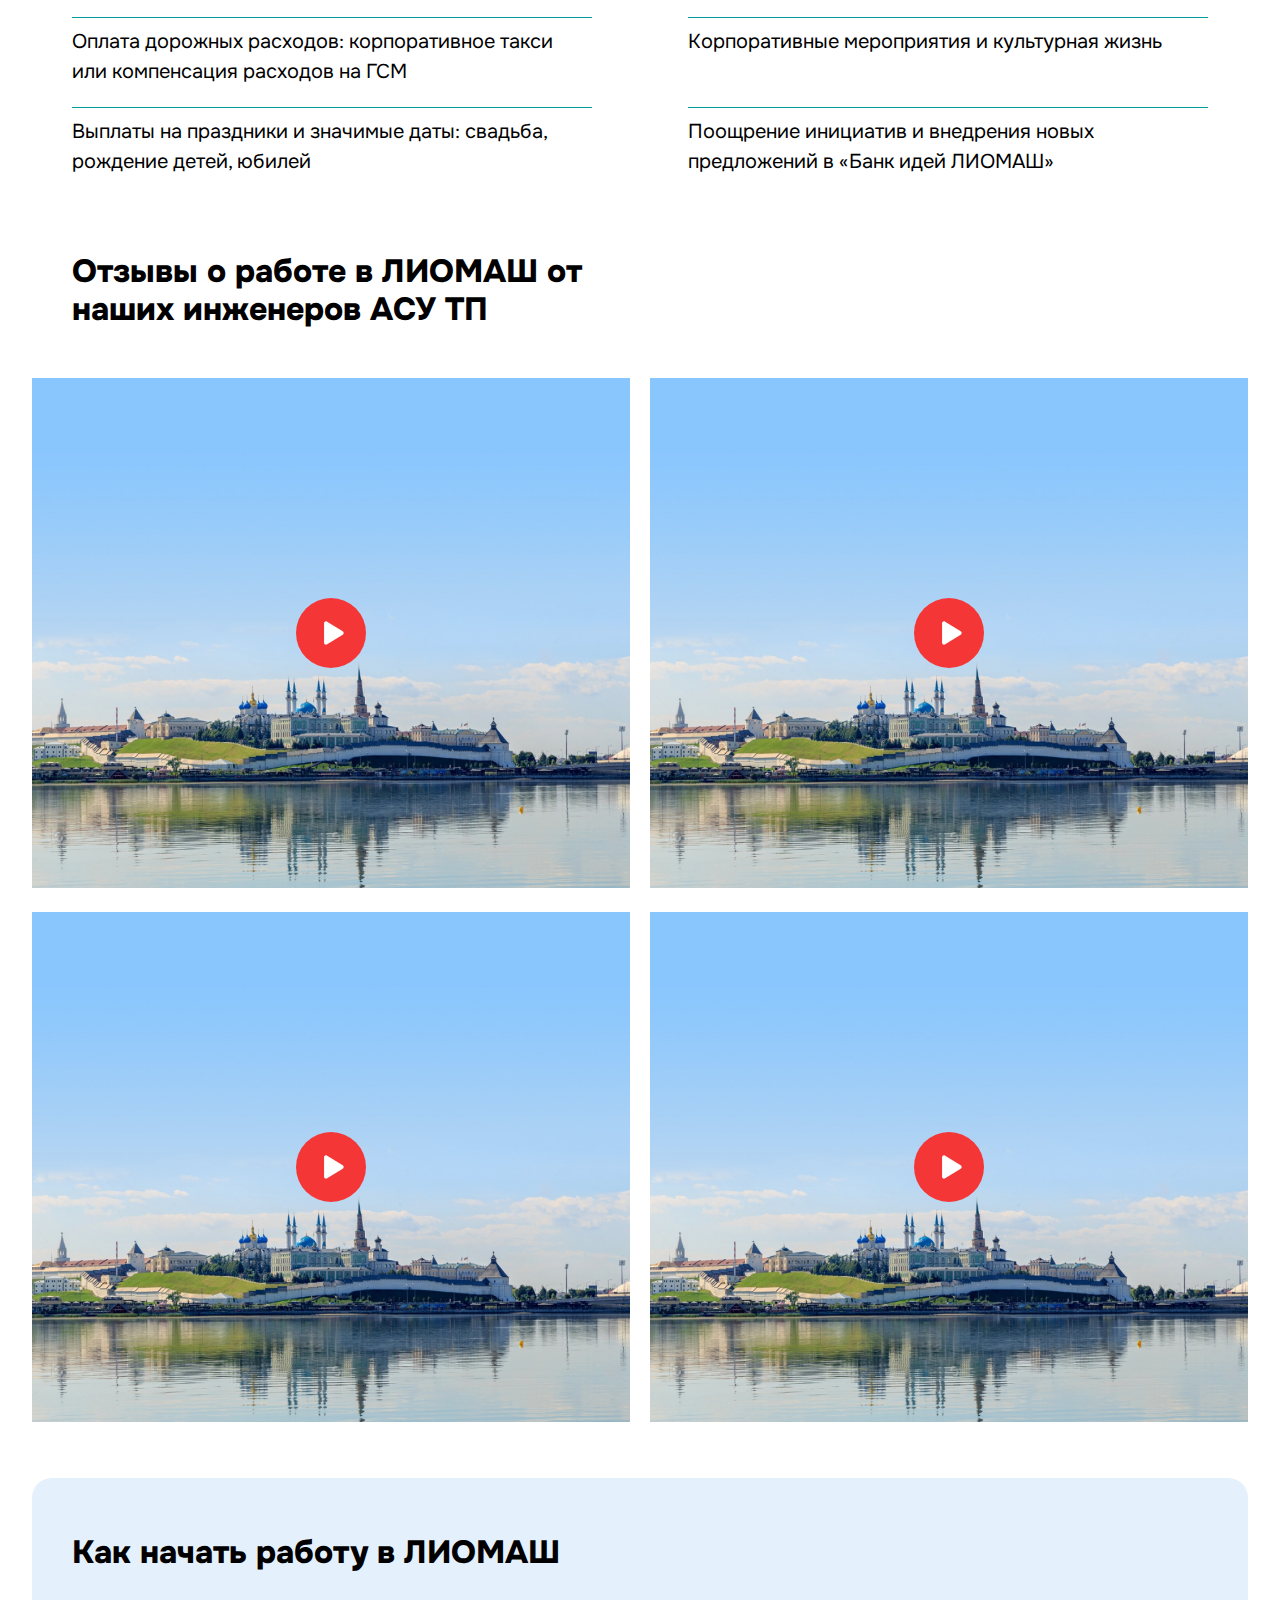
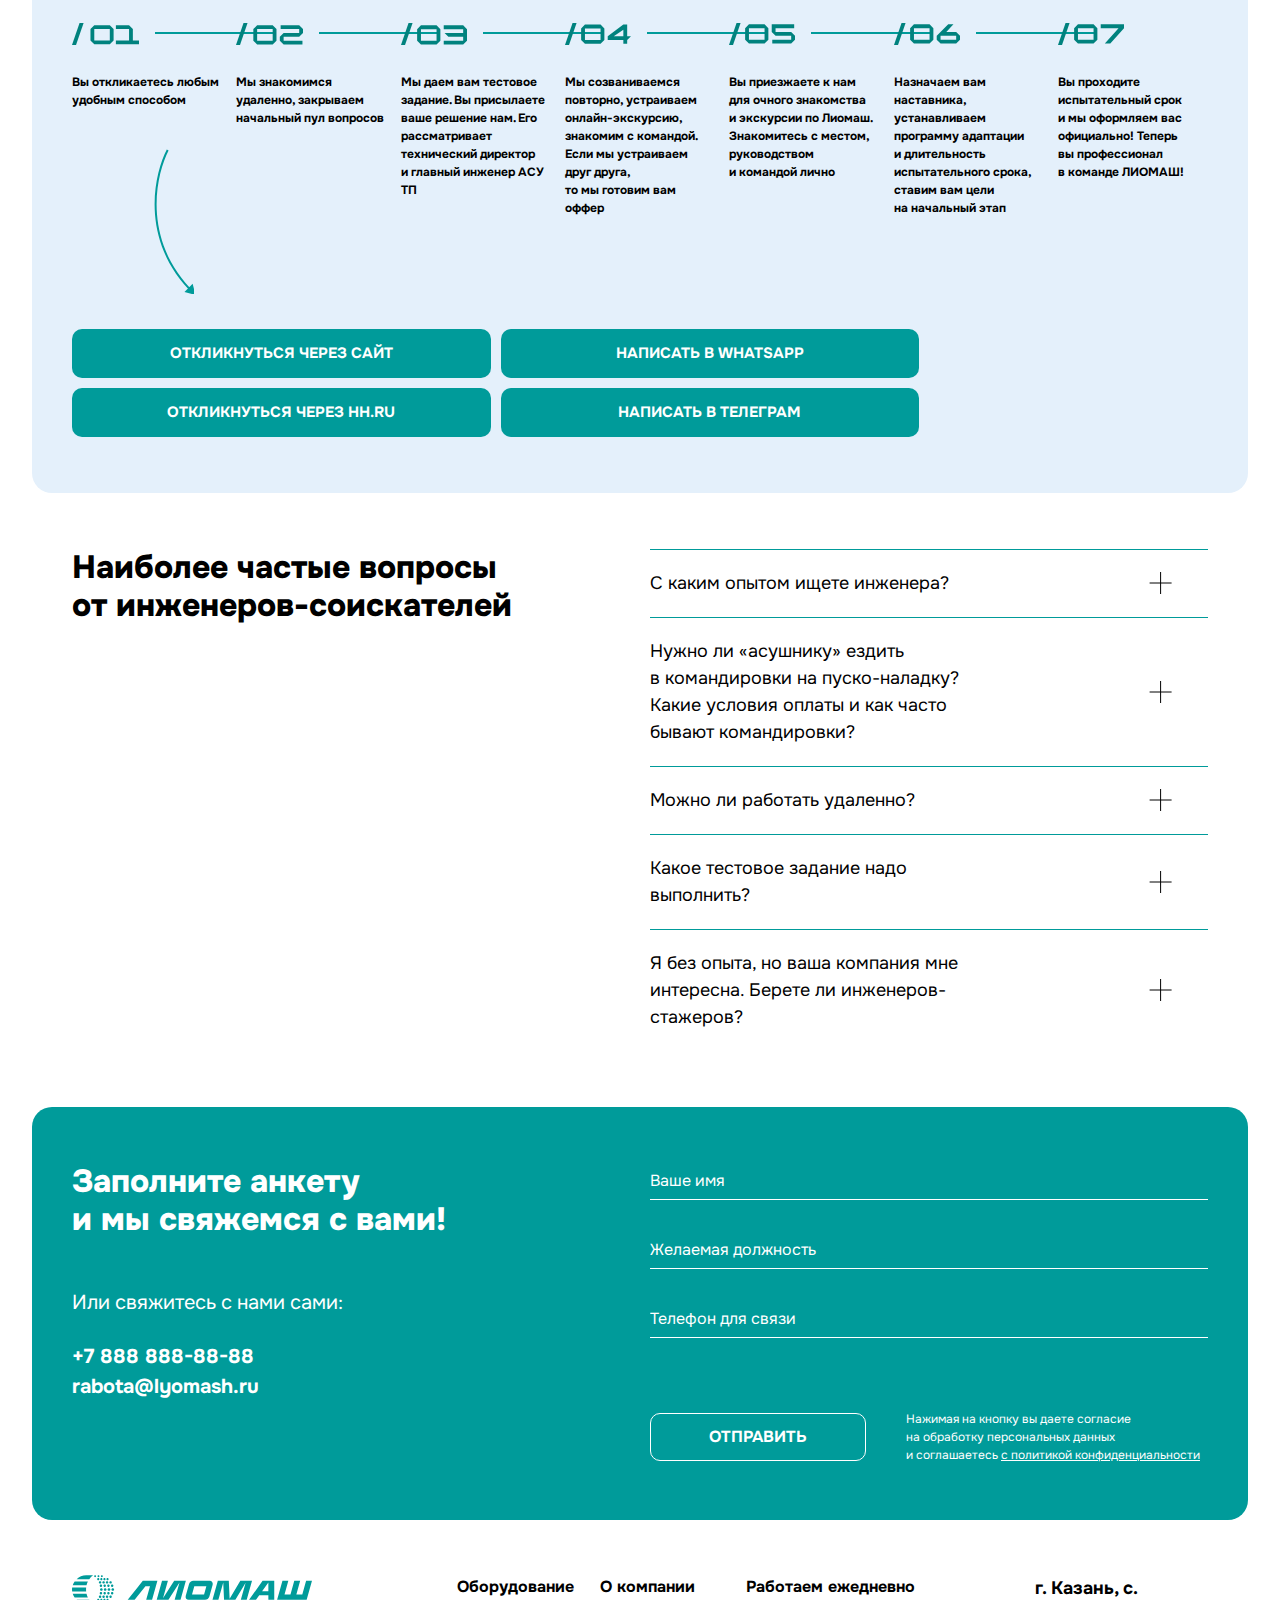
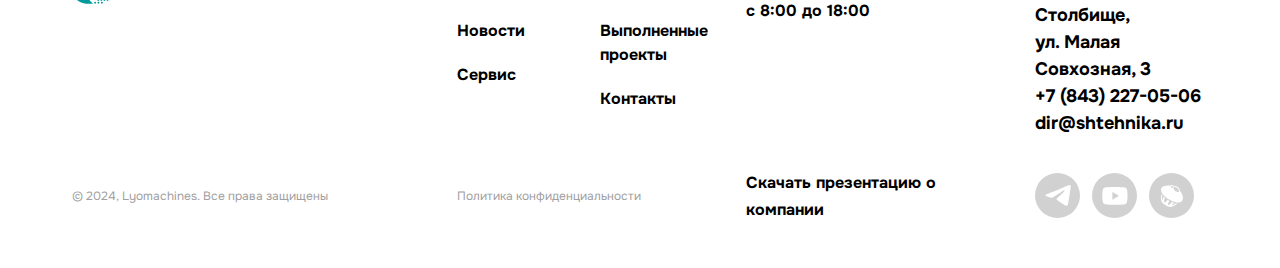
==== commit 60233a2c: "feb_update" ====
--- a/asu.html
+++ b/asu.html
@@ -73,12 +73,12 @@
 										<li><a href="/lio/works.html">Рабочие профессии</a></li>
 										<li><a href="/lio/asu.html">Асу тп и ит</a></li>
 										<li><a href="/lio/molodym.html">Старт карьеры для молодых</a></li>
-										<li><a href="#">Контакты</a></li>
+										<li><a>Контакты</a></li>
 									</ul>
 									<div>
-										<a href="" class="md_text">+7 (843) 227-05-06</a>
+										<a href="" class="md_text phone">+7 (843) 227-05-06</a>
 										<div class="regular_text">
-											<a href="mailto:dir@shtehnika.ru">dir@shtehnika.ru</a>
+											<a href="mailto:dir@shtehnika.ru" class="mail">dir@shtehnika.ru</a>
 											<div class="mt-2">
 												Респ. Татарстан, село Столбищи <br>
 												(г. Казань), ул. Малая Совхозная, 3
@@ -751,7 +751,7 @@
 						</div>
 						<div class="col-lg-6 offset-lg-1">
 							<div class="faq_widget">
-								<div class="active">
+								<div class="">
 									<div>
 										<span>С каким опытом ищете инженера?</span>
 										<svg width="23" height="22" viewBox="0 0 23 22" fill="none" xmlns="http://www.w3.org/2000/svg">
@@ -830,7 +830,7 @@
 						<div class="col-lg-5">
 							<h2 class="mb-lg-5 mb-3">Заполните анкету и мы свяжемся с вами!</h2>
 							<div class="lg_text mb-4">Или свяжитесь с нами сами:</div>
-							<div class="lg_text bold_text">
+							<div class="lg_text bold_text" style="text-decoration: none; color: #fff !important;">
 								+7 888 888-88-88
 								<br>
 								rabota@lyomash.ru
@@ -889,7 +889,7 @@
 						<div class="text_balance order-1 order-lg-0 d-flex">
 							г. Казань, с. Столбище, ул. Малая Совхозная, 3
 						</div>
-						<div class="order-0 order-lg-1 d-flex flex-column mb-lg-0 mb-2">
+						<div class="order-0 order-lg-1 d-flex flex-column mb-lg-0 mb-3">
 							<a href="#" class="md_text phone">+7 (843) 227-05-06 </a>
 							<a href="#" class="md_text">dir@shtehnika.ru</a>
 						</div>
--- a/css/main.css
+++ b/css/main.css
@@ -37,7 +37,7 @@
 
 ::placeholder,label { color: #fff; }
 ::selection { background-color: var(--accent); color: #fff; }
-input, textarea { outline: none; }
+input, textarea { outline: none;   -webkit-appearance: none;}
 /* input:focus:required:invalid, textarea:focus:required:invalid { border-color: red; }
 input:required:valid, textarea:required:valid { border-color: green; } */
 
@@ -87,7 +87,7 @@
 	text-transform: none !important;
 }
 .h-f{
-	height: 52px;
+	height: 80px;
 }
 .h_full{
 	height: 100%;
@@ -482,7 +482,7 @@
 	margin-right: 24px;
 }
 .promo_widget_image.promo_widget_image{
-	bottom: -80px;
+	bottom: -50px;
 	left: 0;
 	right: 0;
 	margin: auto;
@@ -538,7 +538,7 @@
 	max-height: 100%;
 	max-width: 404px;
 	object-fit: contain;
-	width: calc(100% - 20px) !important;
+	width: calc(100% - -10px) !important;
 	height: 100%;
 }
 .promo_widget_image + *{
@@ -579,7 +579,12 @@
 	bottom: -53px;
 }
 .promo_widget_image img{
-	width: 100%;
+	width: 110%;
+	margin-left: -20px;
+}
+.promo_widget_image.promo_alt_size{
+	width: 115%;
+	margin-left: -60px;
 }
 .promo_widget_nav > a.current{
 	font-weight: 700;
@@ -705,8 +710,14 @@
 	height: 50px;
 }
 .bordered_alt{
-	padding: 30px 90px;
+	padding: 30px 70px;
 	border-radius: 90px;
+}
+.number_wrap{
+	margin-right: 78px;
+}
+.m_cover{
+	background-size: cover;
 }
 .city_widget.city_widget_alt{
 	min-height: 700px;
@@ -784,7 +795,7 @@
 	background: #E4F0FB;
 }
 .work_other .four{
-	padding: 24px 24px 35px;
+	padding: 24px 24px 73px;
 }
 
 
@@ -870,7 +881,7 @@
 	content: '';
 	background: var(--accent);
 	height: 2px;
-	width: calc(var(--index)* 4);
+	min-width: calc(var(--index)* 5.5);
 	max-width: 140px;
 	top: 0;
 	bottom: 0;
@@ -932,7 +943,7 @@
 	cursor: pointer;
 }
 .faq_widget > div.active{
-	cursor:initial;
+	cursor:pointer;
 }
 .faq_widget > div.active svg{
 	transform: rotate(136deg);
@@ -981,8 +992,7 @@
 	justify-content: space-between; /* Распределить содержимое */
 }
 .card_item svg{
-	height: 100%;
-	max-height: 90px;
+	height: 101px;
 }
 
 /* footer new */
--- a/css/media.css
+++ b/css/media.css
@@ -2,6 +2,9 @@
 
 /* xl <= Extra extra large (xxl) */
 @media (max-width : 1400px) {
+	/* .work_other .three .grid_widget_mobile{
+		font-size: 18px;
+	} */
 	.logo img{
 		max-width: 300px;
 		width: 100%;
@@ -86,7 +89,7 @@
 .grade_card .line_item{
 	padding: 12px 0;
 }
-.play_btn{
+.play_btn,.video_widget .play_btn{
 	width: 70px;
 	height: 70px;
 }
@@ -199,10 +202,19 @@
 		font-size: 16px;
 	}
 	.container, .container-fluid, .container-lg, .container-md, .container-sm, .container-xl, .container-xxl{ --bs-gutter-x: .625rem; }
+	.number_wrap{
+		margin-right: 0;
+	}
 }
 
 /* md <= Large (lg) */
 @media (max-width : 992px) {
+	.m_cover{
+		background-size: cover;
+	}
+	.m_center{
+		background-position: center center;
+	}
 	.work_other img{
 		max-width: 195px;
 	}
@@ -276,8 +288,8 @@
 		margin-right: 18px;
 	}
 	.city_widget{
-		padding-top: 18px;
-		padding-bottom: 18px;
+		padding-top: 22px;
+		padding-bottom: 22px;
 	}
 	.grid_widget,.grid_widget_mobile{
 		padding-left: 18px !important;
@@ -365,7 +377,7 @@
 	h2, .two{
 		font-size: calc(var(--index)* 2.3);
 	}
-	h3,.three{
+	h3,.three,.three_m{
 		font-size: calc(var(--index)* 2.1);
 	}
 	h4,.four{
@@ -471,6 +483,19 @@
 		max-height: 60px;
 		max-width: 60px;
 	}
+	.promo_widget_image img{
+		width: 130%;
+		margin-right: -20px;
+	}
+	.image{
+		min-height: 192px;
+		max-height: 192px;
+	}
+	.m_sp_image{
+		max-height: 360px;
+		object-position: top;
+	}
+
 }
 
 /* sm <= Medium (md) */
@@ -519,6 +544,27 @@
 
 /* xs <= Small (sm) */
 @media (max-width : 576px) {
+	.number svg{
+		width: 32px;
+	}
+	.promo_widget_image img{
+		width: 150%;
+		margin-right: -40px;
+	}
+	.mail{
+		font-size: 12px;
+		font-weight: 400;
+	}
+	.phone{
+		font-size: 16px;
+	}
+	.image_m.image_large{
+		min-height: 150px;
+		object-fit: contain;
+	}
+	body, .regular_text{
+		font-size: 12px;
+	}
 	.btn{
 		width: 100%;
 	}
@@ -536,6 +582,62 @@
 	.image_large{
 		min-height: 300px;
 	}
+	h1, .one,.promo_widget_wrapper .one{
+		font-size: 14px;
+	}
+	.promo_widget_wrapper h1{
+		font-size: 12px;
+	}
+	.promo_widget_wrapper.promo_widget_home h1{
+		font-size: 16px;
+	}
+	h2, .two{
+		font-size: 16px;
+	}
+	.btn_grid .btn, .btn{
+		font-size: 12px;
+	}
+	.section_form h2{
+		font-size: 20px;
+	}
+	.lg_text{
+		font-size: 12px;
+	}
+	h3, .three,.three_m{
+		font-size: 16px;
+	}
+	.md_text{
+		font-size: 12px;
+	}
+	.less_text, .section_text{
+		font-size: 12px;
+	}
+	.h-f{
+		max-height: 50px;
+		display: inline-block;
+		height: 50px;
+	}
+	.play_btn,.video_widget .play_btn{
+		width: 32px;
+		height: 32px;
+	}
+	.play_btn svg{
+		max-width: 11px;
+		margin-left: 3px;
+	}
+	.br_m br{
+		display: none;
+	}
+	.start_widget > div svg{
+		margin-right: 10px;
+		min-width: 30px;
+		height: 30px;
+		width: 30px;
+	}
+	.start_widget > div + *{
+		margin-top: 7px;
+	}
+
 }
 
 
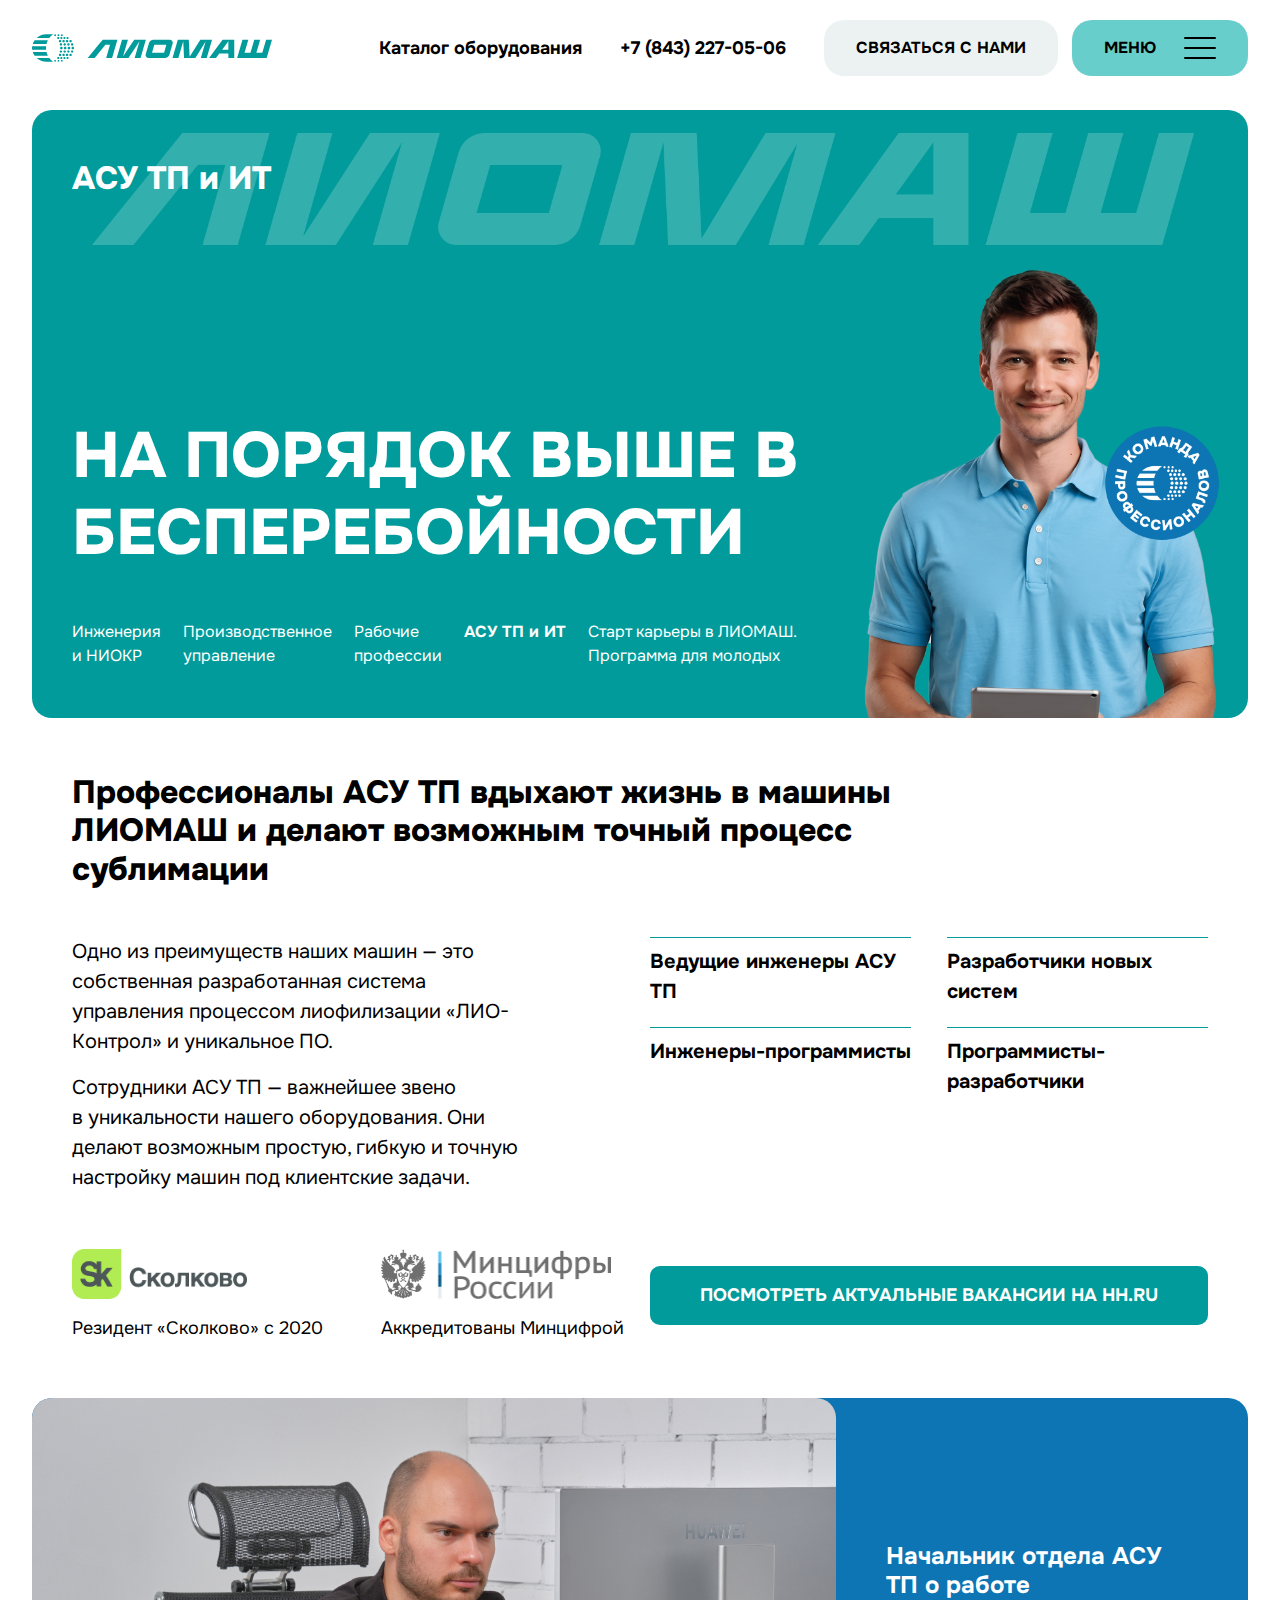
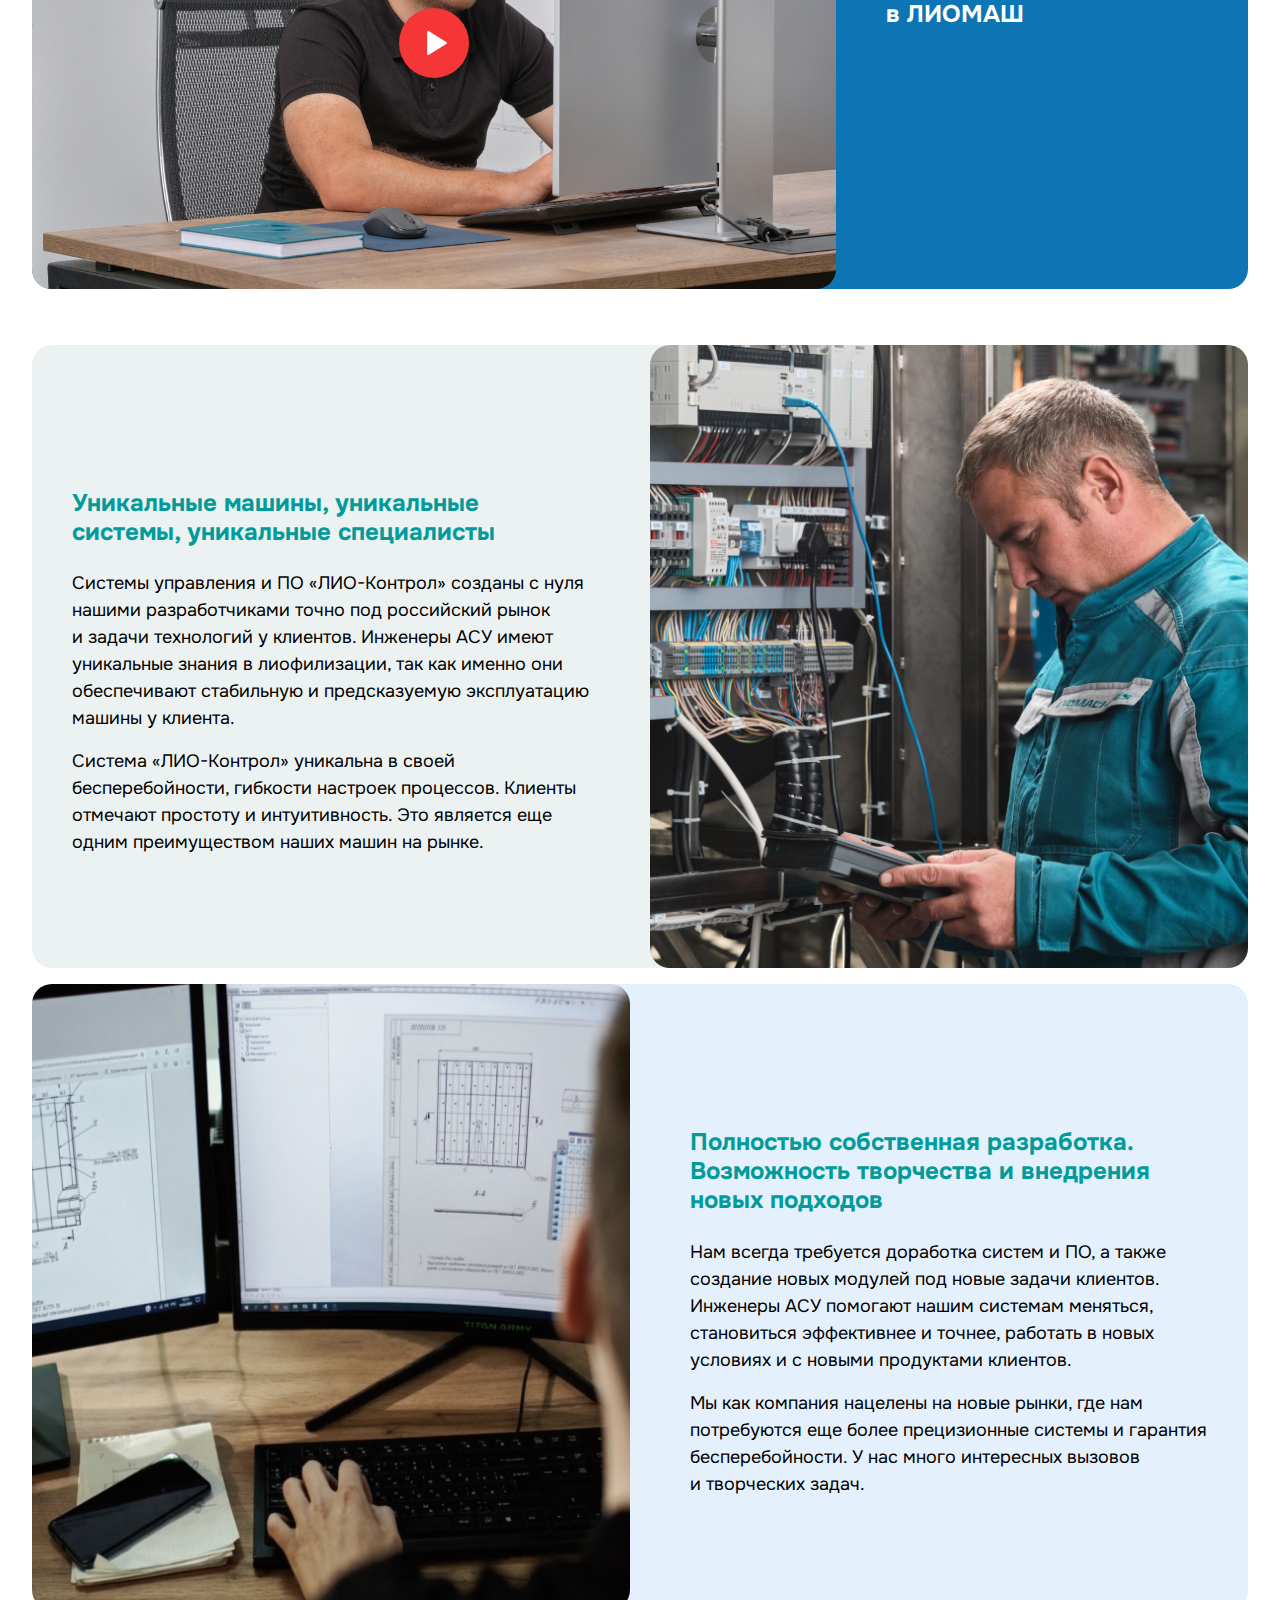
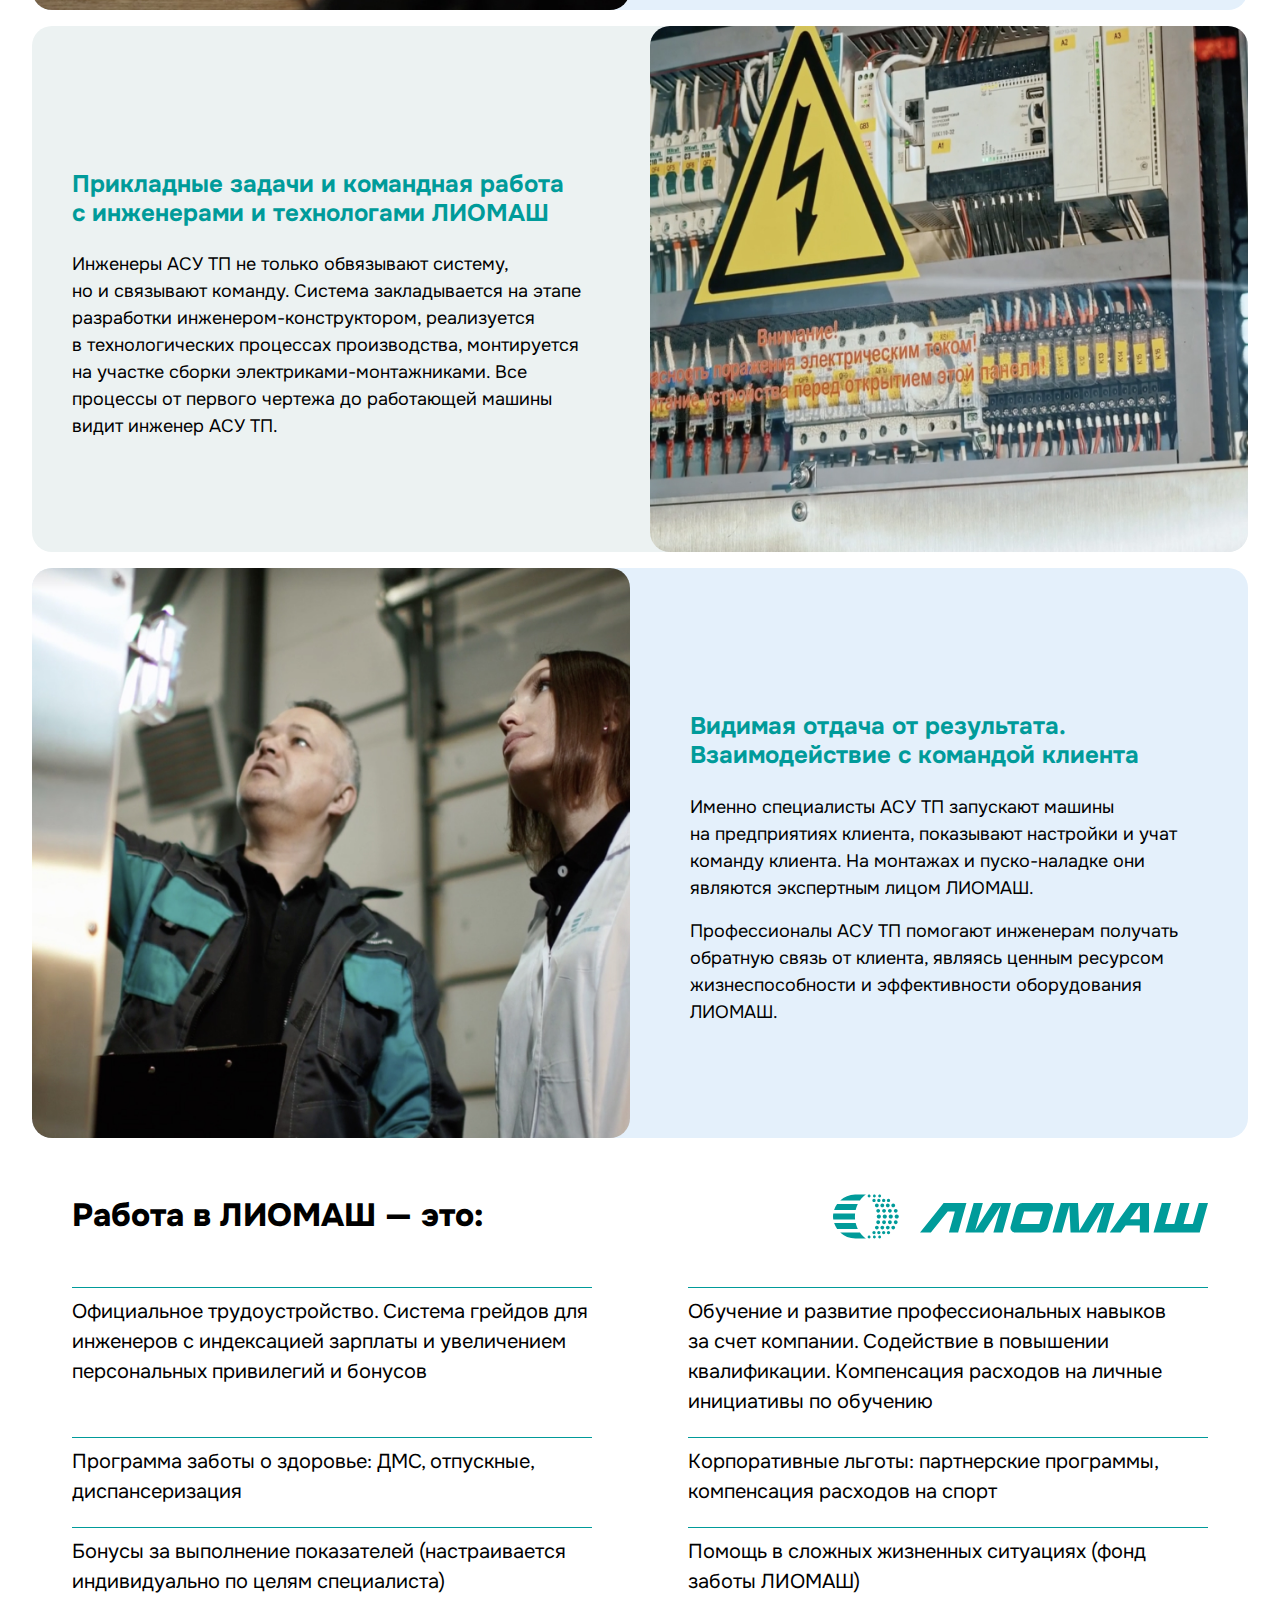
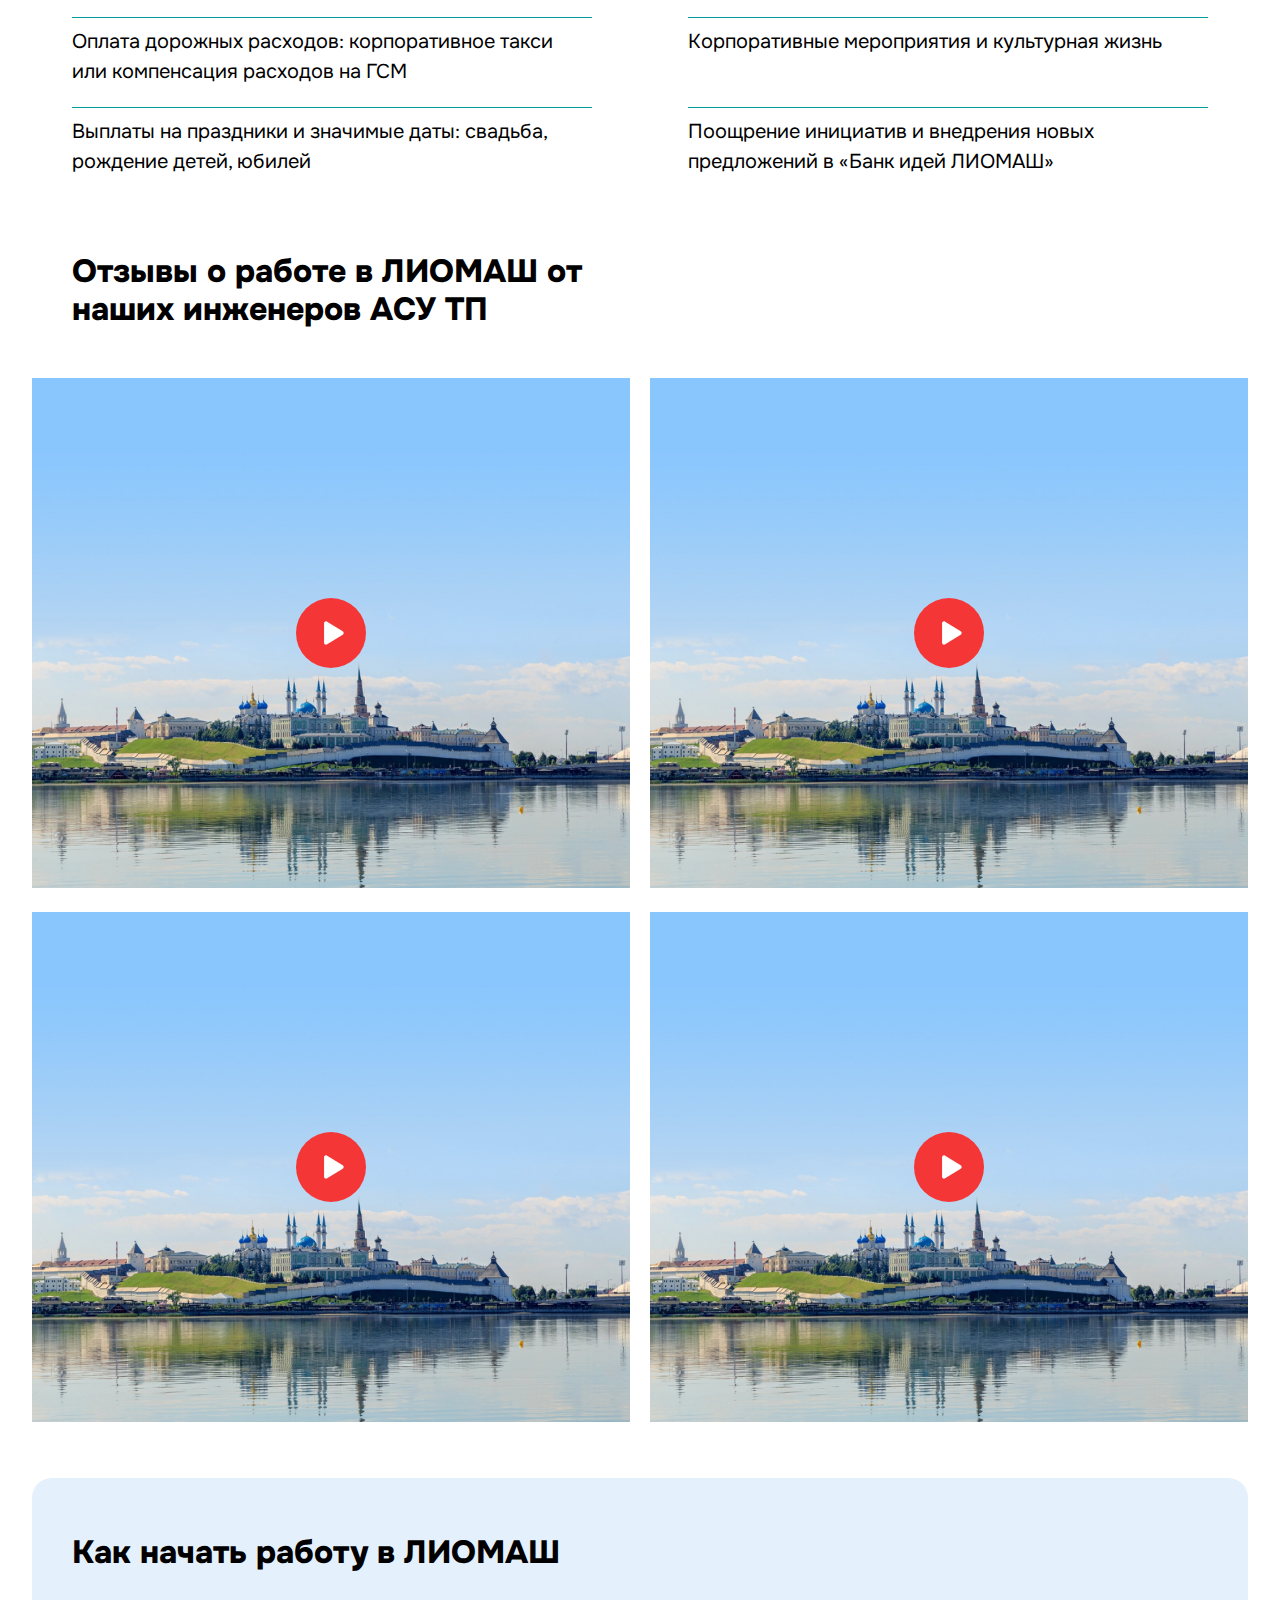
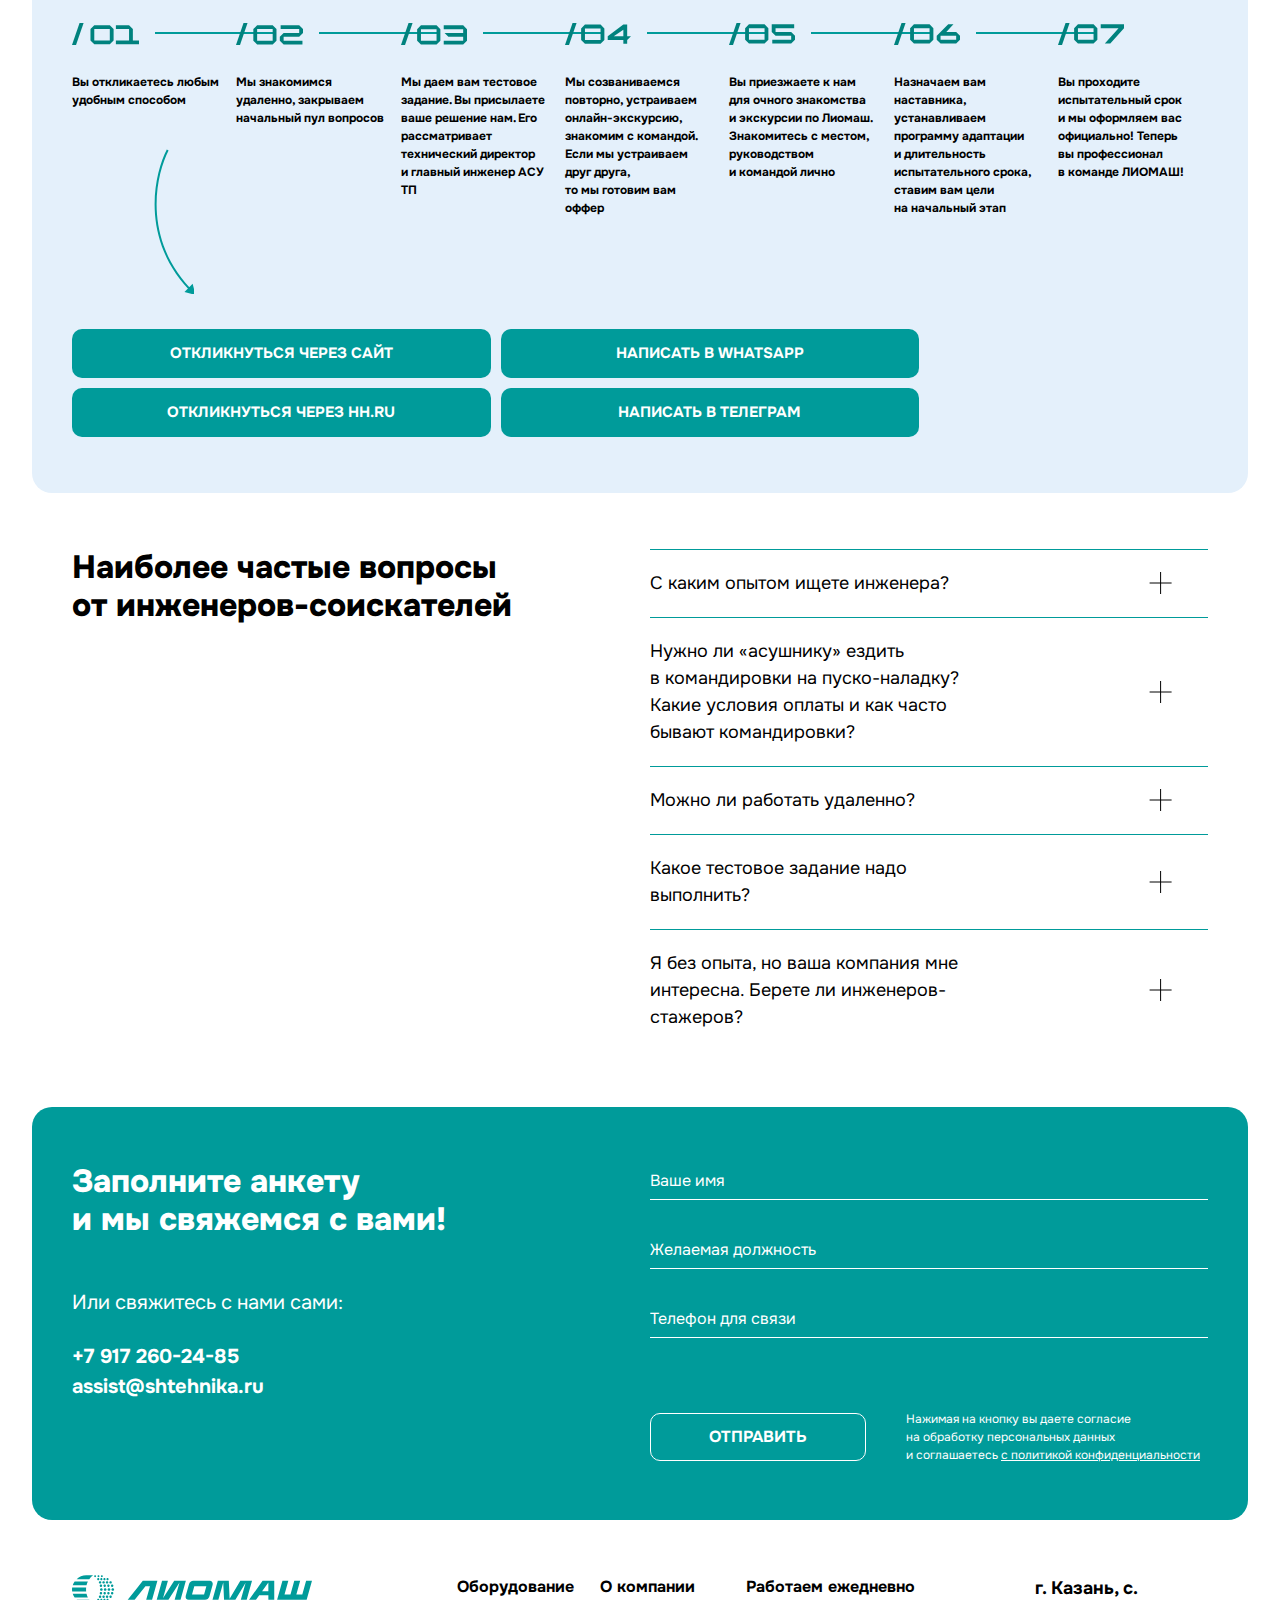
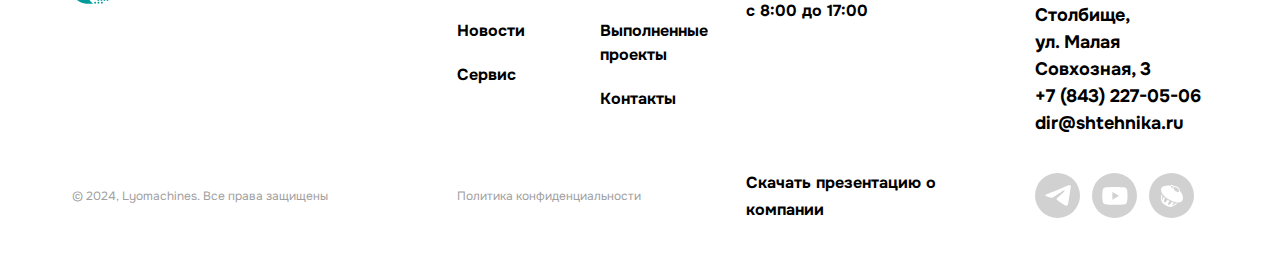
==== commit 56210727: "feb_updt2" ====
--- a/asu.html
+++ b/asu.html
@@ -831,9 +831,9 @@
 							<h2 class="mb-lg-5 mb-3">Заполните анкету и мы свяжемся с вами!</h2>
 							<div class="lg_text mb-4">Или свяжитесь с нами сами:</div>
 							<div class="lg_text bold_text" style="text-decoration: none; color: #fff !important;">
-								+7 888 888-88-88
+								+7 917 260-24-85
 								<br>
-								rabota@lyomash.ru
+								assist@shtehnika.ru
 							</div>
 						</div>
 						<div class="col-lg-6 offset-lg-1">
@@ -882,7 +882,7 @@
 					<div class="col-lg-3 col-xl-3 md_text d-lg-block d-none">
 						<div class="regular_text">
 							<div>Работаем ежедневно</div>
-							<div>с 8:00 до 18:00</div>
+							<div>с 8:00 до 17:00</div>
 						</div>
 					</div>
 					<div class="col-xl-2 d-flex flex-column">
